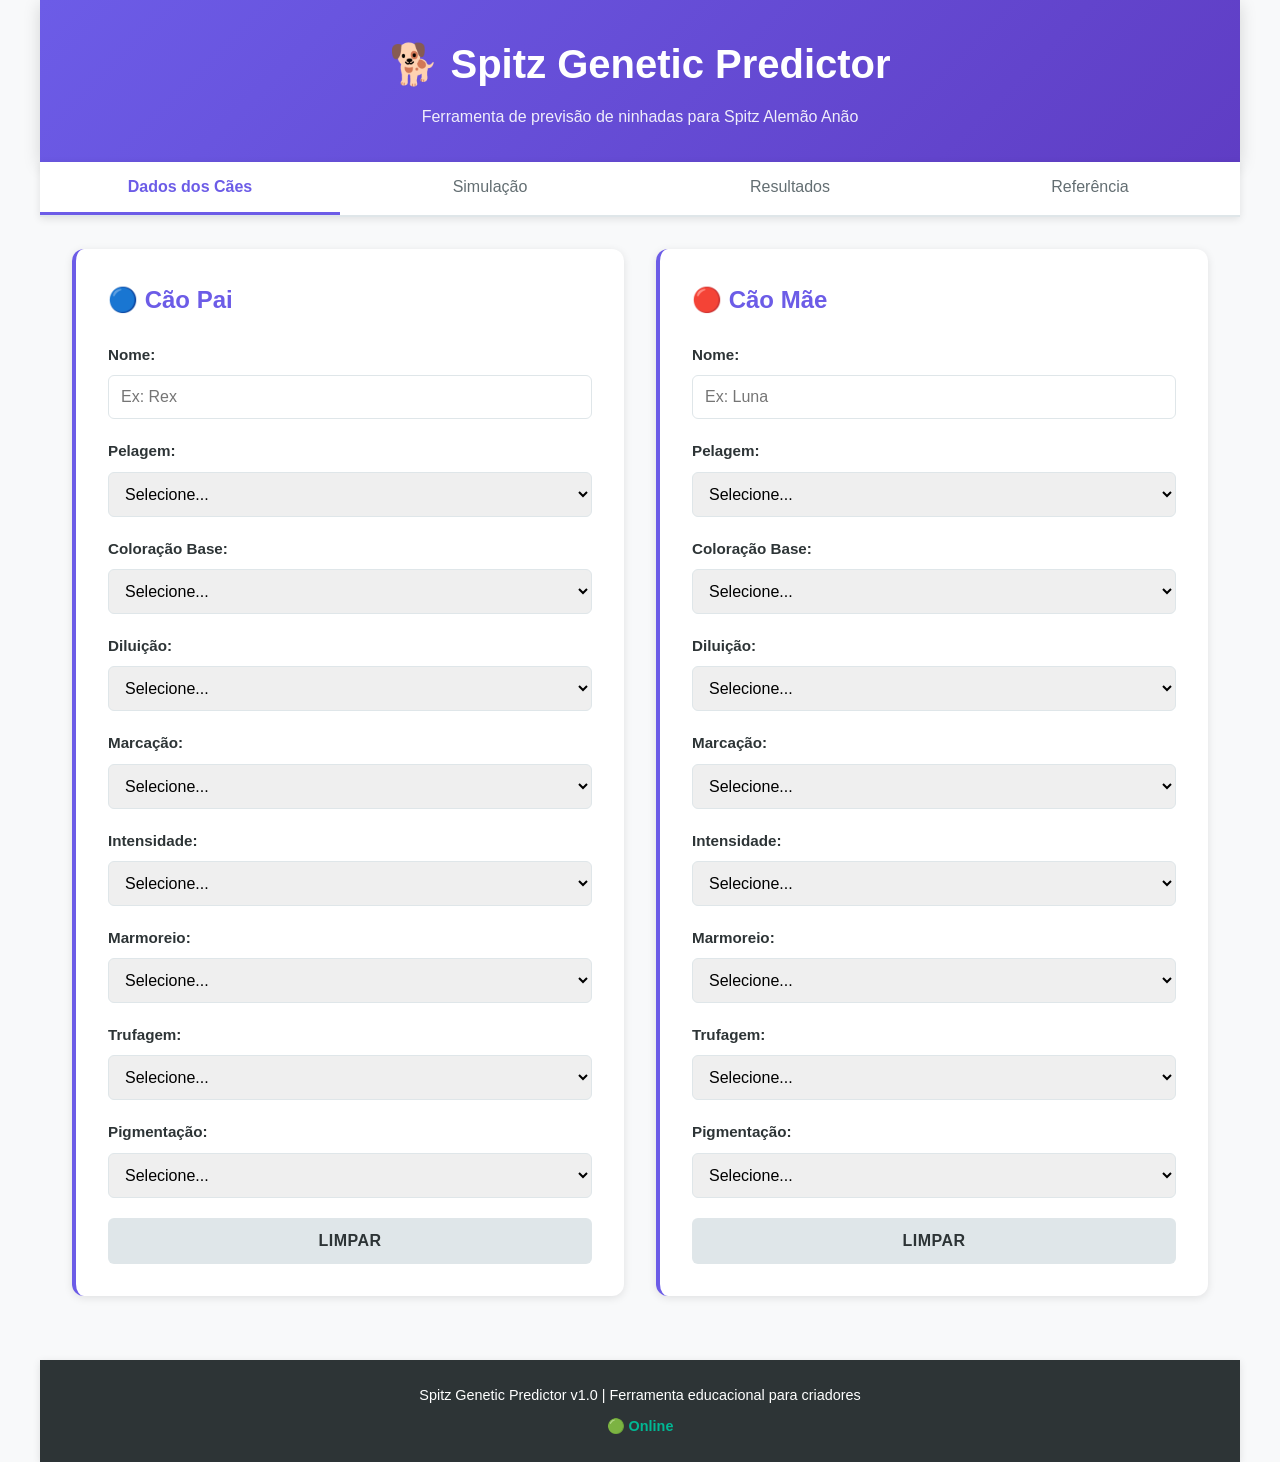
==== index.html @ 9d14a98e "Add files via upload" ====
<!DOCTYPE html>
<html lang="pt-BR">
<head>
    <meta charset="UTF-8">
    <meta name="viewport" content="width=device-width, initial-scale=1.0">
    <meta name="theme-color" content="#6C5CE7">
    <meta name="description" content="Ferramenta de previsão de ninhadas para Spitz Alemão Anão">
    <title>Spitz Genetic Predictor</title>
    <link rel="manifest" href="manifest.json">
    <link rel="icon" href="data:image/svg+xml,<svg xmlns='http://www.w3.org/2000/svg' viewBox='0 0 192 192'><rect fill='%236C5CE7' width='192' height='192'/><text x='50%' y='50%' dominant-baseline='middle' text-anchor='middle' font-size='120' fill='white' font-weight='bold'>🐕</text></svg>">
    <link rel="apple-touch-icon" href="data:image/svg+xml,<svg xmlns='http://www.w3.org/2000/svg' viewBox='0 0 192 192'><rect fill='%236C5CE7' width='192' height='192'/><text x='50%' y='50%' dominant-baseline='middle' text-anchor='middle' font-size='120' fill='white' font-weight='bold'>🐕</text></svg>">
    <link rel="stylesheet" href="style.css">
</head>
<body>
    <div class="container">
        <!-- Header -->
        <header class="header">
            <h1 class="title">🐕 Spitz Genetic Predictor</h1>
            <p class="subtitle">Ferramenta de previsão de ninhadas para Spitz Alemão Anão</p>
        </header>

        <!-- Navigation Tabs -->
        <nav class="tabs">
            <button class="tab-btn active" data-tab="dogs">Dados dos Cães</button>
            <button class="tab-btn" data-tab="simulation">Simulação</button>
            <button class="tab-btn" data-tab="results">Resultados</button>
            <button class="tab-btn" data-tab="reference">Referência</button>
        </nav>

        <!-- Main Content -->
        <main class="content">
            <!-- Tab 1: Dogs Data Input -->
            <section id="dogs" class="tab-content active">
                <div class="two-column">
                    <!-- Father Dog -->
                    <div class="dog-card">
                        <h2>🔵 Cão Pai</h2>
                        <form id="fatherForm" class="dog-form">
                            <div class="form-group">
                                <label for="fatherName">Nome:</label>
                                <input type="text" id="fatherName" placeholder="Ex: Rex">
                            </div>

                            <div class="form-group">
                                <label for="fatherCoat">Pelagem:</label>
                                <select id="fatherCoat" required>
                                    <option value="">Selecione...</option>
                                    <option value="curta">Curta (Padrão)</option>
                                    <option value="longa">Longa / Abundante</option>
                                </select>
                            </div>

                            <div class="form-group">
                                <label for="fatherBaseColor">Coloração Base:</label>
                                <select id="fatherBaseColor" required onchange="updateMaskVisibility('father'); updateIntensityLabel('father')">
                                    <option value="">Selecione...</option>
                                    <option value="preto">Preto</option>
                                    <option value="chocolate">Chocolate</option>
                                    <option value="laranja">Laranja / Vermelho</option>
                                    <option value="creme">Creme</option>
                                    <option value="branco">Branco</option>
                                    <option value="wolf_sable">Wolf Sable (Agouti)</option>
                                </select>
                            </div>

                            <div class="form-group">
                                <label for="fatherDilution">Diluição:</label>
                                <select id="fatherDilution" required>
                                    <option value="">Selecione...</option>
                                    <option value="densa">Densa (Não diluído)</option>
                                    <option value="diluida">Diluída (Azul / Lilac)</option>
                                </select>
                            </div>

                            <div class="form-group">
                                <label for="fatherMarking">Marcação:</label>
                                <select id="fatherMarking" required>
                                    <option value="">Selecione...</option>
                                    <option value="solido">Sólido</option>
                                    <option value="sable">Sable</option>
                                    <option value="tan_points">Tan Points</option>
                                    <option value="particolor">Particolor (Piebald)</option>
                                    <option value="irlandesa">Mancha Irlandesa</option>
                                    <option value="branco_extremo">Branco Extremo</option>
                                </select>
                            </div>

                            <div class="form-group" id="fatherMaskGroup" style="display: none;">
                                <label for="fatherMask">Máscara:</label>
                                <select id="fatherMask">
                                    <option value="">Selecione...</option>
                                    <option value="sem_mascara">Sem Máscara</option>
                                    <option value="mascara_negra">Com Máscara Negra</option>
                                </select>
                            </div>

                            <div class="form-group" id="fatherIntensityGroup">
                                <label for="fatherIntensity">Intensidade:</label>
                                <select id="fatherIntensity" required>
                                    <option value="">Selecione...</option>
                                    <option value="vermelho_intenso">Vermelho Intenso</option>
                                    <option value="laranja_padrao">Laranja Padrão</option>
                                    <option value="creme_branco">Creme / Branco</option>
                                </select>
                                <div class="field-hint" id="fatherIntensityHint" style="display: none;">
                                    ℹ️ A intensidade está oculta pela cor base, mas informe a cor dos pais ou ancestrais para maior precisão nos portadores.
                                </div>
                            </div>

                            <div class="form-group">
                                <label for="fatherMerle">Marmoreio:</label>
                                <select id="fatherMerle" required>
                                    <option value="">Selecione...</option>
                                    <option value="nao">Sem Merle (Sólido)</option>
                                    <option value="merle">Merle Padrão</option>
                                    <option value="harlequin">Harlequin Merle</option>
                                    <option value="oculto">Merle Oculto / Cripto</option>
                                </select>
                            </div>

                            <div class="form-group">
                                <label for="fatherNose">Trufagem:</label>
                                <select id="fatherNose" required>
                                    <option value="">Selecione...</option>
                                    <option value="preta">Preta</option>
                                    <option value="marrom">Marrom</option>
                                    <option value="azul">Azul (Cinza)</option>
                                    <option value="lilas_beaver">Lilás / Beaver</option>
                                </select>
                            </div>

                            <div class="form-group">
                                <label for="fatherTicking">Pigmentação:</label>
                                <select id="fatherTicking" required>
                                    <option value="">Selecione...</option>
                                    <option value="sem_pintas">Sem Pintas</option>
                                    <option value="com_pintas">Com Pintas / Sardas</option>
                                </select>
                            </div>

                            <button type="button" class="btn-reset" onclick="resetForm('fatherForm')">Limpar</button>
                        </form>
                    </div>

                    <!-- Mother Dog -->
                    <div class="dog-card">
                        <h2>🔴 Cão Mãe</h2>
                        <form id="motherForm" class="dog-form">
                            <div class="form-group">
                                <label for="motherName">Nome:</label>
                                <input type="text" id="motherName" placeholder="Ex: Luna">
                            </div>

                            <div class="form-group">
                                <label for="motherCoat">Pelagem:</label>
                                <select id="motherCoat" required>
                                    <option value="">Selecione...</option>
                                    <option value="curta">Curta (Padrão)</option>
                                    <option value="longa">Longa / Abundante</option>
                                </select>
                            </div>

                            <div class="form-group">
                                <label for="motherBaseColor">Coloração Base:</label>
                                <select id="motherBaseColor" required onchange="updateMaskVisibility('mother'); updateIntensityLabel('mother')">
                                    <option value="">Selecione...</option>
                                    <option value="preto">Preto</option>
                                    <option value="chocolate">Chocolate</option>
                                    <option value="laranja">Laranja / Vermelho</option>
                                    <option value="creme">Creme</option>
                                    <option value="branco">Branco</option>
                                    <option value="wolf_sable">Wolf Sable (Agouti)</option>
                                </select>
                            </div>

                            <div class="form-group">
                                <label for="motherDilution">Diluição:</label>
                                <select id="motherDilution" required>
                                    <option value="">Selecione...</option>
                                    <option value="densa">Densa (Não diluído)</option>
                                    <option value="diluida">Diluída (Azul / Lilac)</option>
                                </select>
                            </div>

                            <div class="form-group">
                                <label for="motherMarking">Marcação:</label>
                                <select id="motherMarking" required>
                                    <option value="">Selecione...</option>
                                    <option value="solido">Sólido</option>
                                    <option value="sable">Sable</option>
                                    <option value="tan_points">Tan Points</option>
                                    <option value="particolor">Particolor (Piebald)</option>
                                    <option value="irlandesa">Mancha Irlandesa</option>
                                    <option value="branco_extremo">Branco Extremo</option>
                                </select>
                            </div>

                            <div class="form-group" id="motherMaskGroup" style="display: none;">
                                <label for="motherMask">Máscara:</label>
                                <select id="motherMask">
                                    <option value="">Selecione...</option>
                                    <option value="sem_mascara">Sem Máscara</option>
                                    <option value="mascara_negra">Com Máscara Negra</option>
                                </select>
                            </div>

                            <div class="form-group" id="motherIntensityGroup">
                                <label for="motherIntensity">Intensidade:</label>
                                <select id="motherIntensity" required>
                                    <option value="">Selecione...</option>
                                    <option value="vermelho_intenso">Vermelho Intenso</option>
                                    <option value="laranja_padrao">Laranja Padrão</option>
                                    <option value="creme_branco">Creme / Branco</option>
                                </select>
                                <div class="field-hint" id="motherIntensityHint" style="display: none;">
                                    ℹ️ A intensidade está oculta pela cor base, mas informe a cor dos pais ou ancestrais para maior precisão nos portadores.
                                </div>
                            </div>

                            <div class="form-group">
                                <label for="motherMerle">Marmoreio:</label>
                                <select id="motherMerle" required>
                                    <option value="">Selecione...</option>
                                    <option value="nao">Sem Merle (Sólido)</option>
                                    <option value="merle">Merle Padrão</option>
                                    <option value="harlequin">Harlequin Merle</option>
                                    <option value="oculto">Merle Oculto / Cripto</option>
                                </select>
                            </div>

                            <div class="form-group">
                                <label for="motherNose">Trufagem:</label>
                                <select id="motherNose" required>
                                    <option value="">Selecione...</option>
                                    <option value="preta">Preta</option>
                                    <option value="marrom">Marrom</option>
                                    <option value="azul">Azul (Cinza)</option>
                                    <option value="lilas_beaver">Lilás / Beaver</option>
                                </select>
                            </div>

                            <div class="form-group">
                                <label for="motherTicking">Pigmentação:</label>
                                <select id="motherTicking" required>
                                    <option value="">Selecione...</option>
                                    <option value="sem_pintas">Sem Pintas</option>
                                    <option value="com_pintas">Com Pintas / Sardas</option>
                                </select>
                            </div>

                            <button type="button" class="btn-reset" onclick="resetForm('motherForm')">Limpar</button>
                        </form>
                    </div>
                </div>
            </section>

            <!-- Tab 2: Simulation -->
            <section id="simulation" class="tab-content">
                <div class="simulation-container">
                    <h2>⚙️ Configuração da Simulação</h2>
                    
                    <div class="form-group">
                        <label for="litterSize">Tamanho da Ninhada (número de filhotes para simular):</label>
                        <input type="number" id="litterSize" min="1" max="100" value="20">
                    </div>

                    <div class="form-group">
                        <label>
                            <input type="checkbox" id="showGenotype" checked>
                            Mostrar Genótipo (Alelos)
                        </label>
                    </div>

                    <div class="form-group">
                        <label>
                            <input type="checkbox" id="showHealthAlerts" checked>
                            Mostrar Alertas de Saúde
                        </label>
                    </div>

                    <div class="info-box">
                        <h3>⚠️ Informações Importantes</h3>
                        <ul>
                            <li>Este simulador usa modelos genéticos conhecidos para a raça Spitz Alemão Anão</li>
                            <li>Resultados são estimativas baseadas em herança mendeliana</li>
                            <li>Alguns genes têm interações complexas não totalmente capturadas aqui</li>
                            <li>Consulte um geneticista canino para cruzamentos críticos</li>
                            <li><strong>Alertas de saúde críticos:</strong> Double Merle (MM) causa cegueira e surdez</li>
                        </ul>
                    </div>

                    <button id="simulateBtn" class="btn-primary">▶ Simular Cruzamento</button>
                </div>
            </section>

            <!-- Tab 3: Results -->
            <section id="results" class="tab-content">
                <div id="resultsContainer" class="results-container">
                    <p class="placeholder">Resultados aparecerão aqui após a simulação</p>
                </div>
            </section>

            <!-- Tab 4: Reference -->
            <section id="reference" class="tab-content">
                <div class="reference-container">
                    <h2>📚 Guia de Referência Genética</h2>
                    
                    <div class="reference-section">
                        <h3>Locus A - Agouti (Coloração)</h3>
                        <ul>
                            <li><strong>Ay:</strong> Sable (Dominante)</li>
                            <li><strong>Aw:</strong> Wolf Sable</li>
                            <li><strong>at:</strong> Tan Points</li>
                            <li><strong>a:</strong> Preto Recessivo (Mais Recessivo)</li>
                        </ul>
                    </div>

                    <div class="reference-section">
                        <h3>Locus K - Dominant Black (Padrão)</h3>
                        <ul>
                            <li><strong>K:</strong> Preto Sólido (Dominante)</li>
                            <li><strong>Kbr:</strong> Tigrado</li>
                            <li><strong>k:</strong> Agouti (Recessivo)</li>
                        </ul>
                    </div>

                    <div class="reference-section">
                        <h3>Locus E - Extension (Máscara)</h3>
                        <ul>
                            <li><strong>Em:</strong> Máscara Negra (Dominante)</li>
                            <li><strong>E:</strong> Extensão Normal</li>
                            <li><strong>e:</strong> Recessivo Vermelho (Epistático)</li>
                        </ul>
                    </div>

                    <div class="reference-section">
                        <h3>Locus B - Brown (Cor)</h3>
                        <ul>
                            <li><strong>B:</strong> Preto (Dominante)</li>
                            <li><strong>b:</strong> Chocolate (Recessivo)</li>
                        </ul>
                    </div>

                    <div class="reference-section">
                        <h3>Locus D - Dilution (Diluição)</h3>
                        <ul>
                            <li><strong>D:</strong> Cor Densa (Dominante)</li>
                            <li><strong>d:</strong> Diluído - Azul/Lilac (Recessivo)</li>
                        </ul>
                    </div>

                    <div class="reference-section">
                        <h3>Locus I - Intensity (Intensidade)</h3>
                        <ul>
                            <li><strong>II:</strong> Vermelho Intenso (Dominância Incompleta)</li>
                            <li><strong>Ii:</strong> Laranja Padrão (Intermediário)</li>
                            <li><strong>ii:</strong> Creme / Branco (Recessivo)</li>
                        </ul>
                        <p style="margin-top: 1rem; padding: 1rem; background: rgba(108, 92, 231, 0.1); border-radius: 6px; font-size: 0.9rem;">
                            <strong>Nota Importante:</strong> Um cão preto que é filho de um creme carrega o gene <strong>i</strong>. Se cruzado com uma fêmea laranja, pode produzir filhotes cremes. Use o campo de Intensidade para registrar esses portadores.
                        </p>
                    </div>

                    <div class="reference-section">
                        <h3>Locus M - Merle (Marmoreio)</h3>
                        <ul>
                            <li><strong>M:</strong> Merle Padrão</li>
                            <li><strong>Mh:</strong> Harlequin Merle</li>
                            <li><strong>Mc:</strong> Merle Cripto/Oculto</li>
                            <li><strong>m:</strong> Não-Merle</li>
                        </ul>
                    </div>

                    <div class="reference-section">
                        <h3>Locus S - Spotting (Marcação)</h3>
                        <ul>
                            <li><strong>S:</strong> Sólido (Dominante)</li>
                            <li><strong>si:</strong> Irlandês</li>
                            <li><strong>sp:</strong> Piebald/Parti</li>
                            <li><strong>sw:</strong> Branco Extremo (Recessivo)</li>
                        </ul>
                    </div>

                    <div class="reference-section">
                        <h3>Locus T - Ticking (Pintas)</h3>
                        <ul>
                            <li><strong>T:</strong> Com Sardas/Pintas (Dominante)</li>
                            <li><strong>t:</strong> Sem Pintas (Recessivo)</li>
                        </ul>
                    </div>

                    <div class="reference-section alert-box">
                        <h3>⚠️ Alertas de Saúde Genética</h3>
                        <p><strong>Double Merle (M/M ou Mh/Mh ou similar):</strong> Cegueira, sordez, microftalmia</p>
                        <p><strong>Alopecia por Diluição (d/d):</strong> Queda de pelo crônica</p>
                    </div>
                </div>
            </section>
        </main>

        <!-- Footer -->
        <footer class="footer">
            <p>Spitz Genetic Predictor v1.0 | Ferramenta educacional para criadores</p>
            <p id="offlineStatus"></p>
        </footer>
    </div>

    <script src="script.js"></script>
</body>
</html>
---- style.css ----
* {
    margin: 0;
    padding: 0;
    box-sizing: border-box;
}

:root {
    --primary-color: #6C5CE7;
    --primary-dark: #5F3DC4;
    --secondary-color: #00B894;
    --danger-color: #E74C3C;
    --warning-color: #F39C12;
    --bg-color: #F8F9FA;
    --card-bg: #FFFFFF;
    --text-color: #2D3436;
    --text-light: #636E72;
    --border-color: #DFE6E9;
    --shadow: 0 2px 8px rgba(0, 0, 0, 0.1);
    --shadow-lg: 0 4px 16px rgba(0, 0, 0, 0.15);
}

body {
    font-family: 'Segoe UI', Tahoma, Geneva, Verdana, sans-serif;
    background-color: var(--bg-color);
    color: var(--text-color);
    line-height: 1.6;
    overflow-x: hidden;
}

html, body {
    width: 100%;
    height: 100%;
}

.container {
    max-width: 1200px;
    margin: 0 auto;
    display: flex;
    flex-direction: column;
    min-height: 100vh;
}

/* Header */
.header {
    background: linear-gradient(135deg, var(--primary-color) 0%, var(--primary-dark) 100%);
    color: white;
    padding: 2rem;
    text-align: center;
    box-shadow: var(--shadow-lg);
}

.title {
    font-size: 2.5rem;
    margin-bottom: 0.5rem;
    font-weight: 700;
}

.subtitle {
    font-size: 1rem;
    opacity: 0.9;
}

/* Navigation Tabs */
.tabs {
    display: flex;
    background: var(--card-bg);
    border-bottom: 2px solid var(--border-color);
    box-shadow: var(--shadow);
    overflow-x: auto;
    position: sticky;
    top: 0;
    z-index: 100;
}

.tab-btn {
    flex: 1;
    padding: 1rem;
    border: none;
    background: transparent;
    cursor: pointer;
    font-size: 1rem;
    color: var(--text-light);
    border-bottom: 3px solid transparent;
    transition: all 0.3s ease;
    white-space: nowrap;
    min-width: 120px;
}

.tab-btn:hover {
    color: var(--primary-color);
    background-color: rgba(108, 92, 231, 0.05);
}

.tab-btn.active {
    color: var(--primary-color);
    border-bottom-color: var(--primary-color);
    font-weight: 600;
}

/* Content Area */
.content {
    flex: 1;
    padding: 2rem;
}

.tab-content {
    display: none;
    animation: fadeIn 0.3s ease;
}

.tab-content.active {
    display: block;
}

@keyframes fadeIn {
    from { opacity: 0; transform: translateY(10px); }
    to { opacity: 1; transform: translateY(0); }
}

/* Form Styles */
.two-column {
    display: grid;
    grid-template-columns: 1fr 1fr;
    gap: 2rem;
    margin-bottom: 2rem;
}

.dog-card {
    background: var(--card-bg);
    border-radius: 12px;
    padding: 2rem;
    box-shadow: var(--shadow);
    border-left: 4px solid var(--primary-color);
}

.dog-card h2 {
    margin-bottom: 1.5rem;
    font-size: 1.5rem;
    color: var(--primary-color);
}

.dog-form {
    display: flex;
    flex-direction: column;
    gap: 1.25rem;
}

.form-group {
    display: flex;
    flex-direction: column;
    gap: 0.5rem;
}

.form-group label {
    font-weight: 600;
    color: var(--text-color);
    font-size: 0.95rem;
}

.form-group input,
.form-group select {
    padding: 0.75rem;
    border: 1px solid var(--border-color);
    border-radius: 6px;
    font-size: 1rem;
    transition: all 0.3s ease;
    font-family: inherit;
}

.form-group input:focus,
.form-group select:focus {
    outline: none;
    border-color: var(--primary-color);
    box-shadow: 0 0 0 3px rgba(108, 92, 231, 0.1);
    background-color: rgba(108, 92, 231, 0.02);
}

.form-group input[type="checkbox"] {
    width: 20px;
    height: 20px;
    cursor: pointer;
}

/* Buttons */
.btn-primary, .btn-reset {
    padding: 0.875rem 1.5rem;
    border: none;
    border-radius: 6px;
    font-size: 1rem;
    font-weight: 600;
    cursor: pointer;
    transition: all 0.3s ease;
    text-transform: uppercase;
    letter-spacing: 0.5px;
}

.btn-primary {
    background: linear-gradient(135deg, var(--primary-color) 0%, var(--primary-dark) 100%);
    color: white;
    width: 100%;
    margin-top: 1rem;
}

.btn-primary:hover {
    transform: translateY(-2px);
    box-shadow: var(--shadow-lg);
}

.btn-primary:active {
    transform: translateY(0);
}

.btn-reset {
    background: var(--border-color);
    color: var(--text-color);
    width: 100%;
}

.btn-reset:hover {
    background: var(--text-light);
    color: white;
}

/* Simulation Container */
.simulation-container {
    background: var(--card-bg);
    border-radius: 12px;
    padding: 2rem;
    box-shadow: var(--shadow);
    max-width: 600px;
    margin: 0 auto;
}

.simulation-container h2 {
    margin-bottom: 1.5rem;
    color: var(--primary-color);
}

.info-box {
    background: rgba(108, 92, 231, 0.05);
    border-left: 4px solid var(--primary-color);
    padding: 1.5rem;
    border-radius: 6px;
    margin: 1.5rem 0;
}

.info-box h3 {
    color: var(--primary-color);
    margin-bottom: 1rem;
}

.info-box ul {
    list-style: none;
    padding-left: 1rem;
}

.info-box li {
    margin-bottom: 0.75rem;
    color: var(--text-color);
    position: relative;
    padding-left: 1.5rem;
}

.info-box li:before {
    content: "✓";
    position: absolute;
    left: 0;
    color: var(--secondary-color);
    font-weight: bold;
}

/* Results Container */
.results-container {
    max-width: 1000px;
    margin: 0 auto;
}

.placeholder {
    text-align: center;
    color: var(--text-light);
    padding: 3rem;
    font-size: 1.1rem;
}

.results-summary {
    background: var(--card-bg);
    border-radius: 12px;
    padding: 1.5rem;
    margin-bottom: 2rem;
    box-shadow: var(--shadow);
    border-top: 4px solid var(--primary-color);
}

.results-summary h2 {
    color: var(--primary-color);
    margin-bottom: 1rem;
}

.results-summary p {
    margin-bottom: 1rem;
    color: var(--text-color);
}

.summary-grid {
    display: grid;
    grid-template-columns: repeat(auto-fit, minmax(200px, 1fr));
    gap: 1rem;
}

.summary-item {
    background: var(--bg-color);
    padding: 1rem;
    border-radius: 6px;
    border-left: 4px solid var(--secondary-color);
}

.summary-item label {
    display: block;
    font-size: 0.85rem;
    color: var(--text-light);
    font-weight: 600;
    margin-bottom: 0.5rem;
}

.summary-item .value {
    font-size: 1.5rem;
    font-weight: 700;
    color: var(--primary-color);
}

.puppies-grid {
    display: grid;
    grid-template-columns: repeat(auto-fill, minmax(280px, 1fr));
    gap: 1.5rem;
}

.puppy-card {
    background: var(--card-bg);
    border-radius: 12px;
    padding: 1.5rem;
    box-shadow: var(--shadow);
    border-top: 4px solid var(--secondary-color);
}

.puppy-card.alert {
    border-top-color: var(--danger-color);
    background: linear-gradient(135deg, var(--card-bg) 0%, rgba(231, 76, 60, 0.03) 100%);
}

.puppy-header {
    display: flex;
    justify-content: space-between;
    align-items: center;
    margin-bottom: 1rem;
    border-bottom: 2px solid var(--border-color);
    padding-bottom: 1rem;
}

.puppy-number {
    font-weight: 700;
    font-size: 1.25rem;
    color: var(--primary-color);
}

.puppy-gender {
    font-size: 0.85rem;
    background: var(--primary-color);
    color: white;
    padding: 0.25rem 0.75rem;
    border-radius: 20px;
    text-transform: uppercase;
    font-weight: 600;
}

.puppy-phenotype {
    margin-bottom: 1rem;
}

.phenotype-item {
    display: flex;
    justify-content: space-between;
    padding: 0.5rem 0;
    border-bottom: 1px solid var(--border-color);
    font-size: 0.95rem;
}

.phenotype-item:last-child {
    border-bottom: none;
}

.phenotype-label {
    font-weight: 600;
    color: var(--text-color);
    min-width: 100px;
}

.phenotype-value {
    color: var(--primary-color);
    font-weight: 500;
    text-align: right;
}

.puppy-genotype {
    background: var(--bg-color);
    padding: 1rem;
    border-radius: 6px;
    margin-bottom: 1rem;
    border-left: 3px solid var(--text-light);
}

.puppy-genotype h4 {
    font-size: 0.85rem;
    color: var(--text-light);
    margin-bottom: 0.5rem;
    text-transform: uppercase;
    letter-spacing: 0.5px;
}

.genotype-content {
    font-family: 'Courier New', monospace;
    font-size: 0.85rem;
    line-height: 1.4;
    color: var(--text-color);
    word-break: break-all;
}

.health-alerts {
    background: rgba(231, 76, 60, 0.1);
    border-left: 3px solid var(--danger-color);
    padding: 1rem;
    border-radius: 4px;
}

.health-alerts h5 {
    color: var(--danger-color);
    margin-bottom: 0.5rem;
    font-size: 0.9rem;
}

.health-alerts p {
    color: var(--text-color);
    font-size: 0.85rem;
    line-height: 1.4;
}

/* Reference Container */
.reference-container {
    max-width: 900px;
    margin: 0 auto;
}

.reference-section {
    background: var(--card-bg);
    border-radius: 12px;
    padding: 1.5rem;
    margin-bottom: 1.5rem;
    box-shadow: var(--shadow);
    border-left: 4px solid var(--primary-color);
}

.reference-section h3 {
    color: var(--primary-color);
    margin-bottom: 1rem;
    font-size: 1.2rem;
}

.reference-section ul {
    list-style: none;
    padding-left: 1rem;
}

.reference-section li {
    padding: 0.5rem 0;
    color: var(--text-color);
    border-bottom: 1px solid var(--border-color);
}

.reference-section li:last-child {
    border-bottom: none;
}

.reference-section strong {
    color: var(--primary-color);
    font-family: 'Courier New', monospace;
    font-weight: 700;
}

.alert-box {
    border-left-color: var(--danger-color);
    background: linear-gradient(135deg, var(--card-bg) 0%, rgba(231, 76, 60, 0.05) 100%);
}

.alert-box h3 {
    color: var(--danger-color);
}

.alert-box p {
    margin-bottom: 0.75rem;
    padding-left: 1.5rem;
    position: relative;
}

.alert-box p:before {
    content: "⚠";
    position: absolute;
    left: 0;
}

/* Footer */
.footer {
    background: var(--text-color);
    color: white;
    padding: 1.5rem;
    text-align: center;
    margin-top: auto;
    font-size: 0.9rem;
    box-shadow: var(--shadow);
}

#offlineStatus {
    margin-top: 0.5rem;
    font-weight: 600;
}

/* Responsive Design */
@media (max-width: 768px) {
    .title {
        font-size: 1.8rem;
    }

    .two-column {
        grid-template-columns: 1fr;
        gap: 1.5rem;
    }

    .tabs {
        overflow-x: auto;
        -webkit-overflow-scrolling: touch;
    }

    .tab-btn {
        flex-shrink: 0;
        min-width: 100px;
        font-size: 0.9rem;
        padding: 0.75rem 0.5rem;
    }

    .content {
        padding: 1rem;
    }

    .puppies-grid {
        grid-template-columns: 1fr;
        gap: 1rem;
    }

    .summary-grid {
        grid-template-columns: 1fr;
    }

    .dog-card {
        padding: 1.5rem;
    }
}

@media (max-width: 480px) {
    .title {
        font-size: 1.5rem;
    }

    .subtitle {
        font-size: 0.9rem;
    }

    .header {
        padding: 1rem;
    }

    .content {
        padding: 0.75rem;
    }

    .dog-card, .simulation-container {
        padding: 1rem;
    }

    .form-group input,
    .form-group select {
        padding: 0.6rem;
        font-size: 16px;
    }

    .tab-btn {
        min-width: 80px;
        padding: 0.6rem 0.4rem;
        font-size: 0.8rem;
    }
}

/* Print Styles */
@media print {
    .tabs, .footer, .btn-primary {
        display: none;
    }

    .puppy-card {
        page-break-inside: avoid;
    }
}
/* Field Hint */
.field-hint {
  background: rgba(243, 156, 18, 0.1);
  border-left: 3px solid var(--warning-color);
  padding: 0.75rem;
  border-radius: 4px;
  margin-top: 0.5rem;
  font-size: 0.85rem;
  color: var(--text-color);
  line-height: 1.4;
}
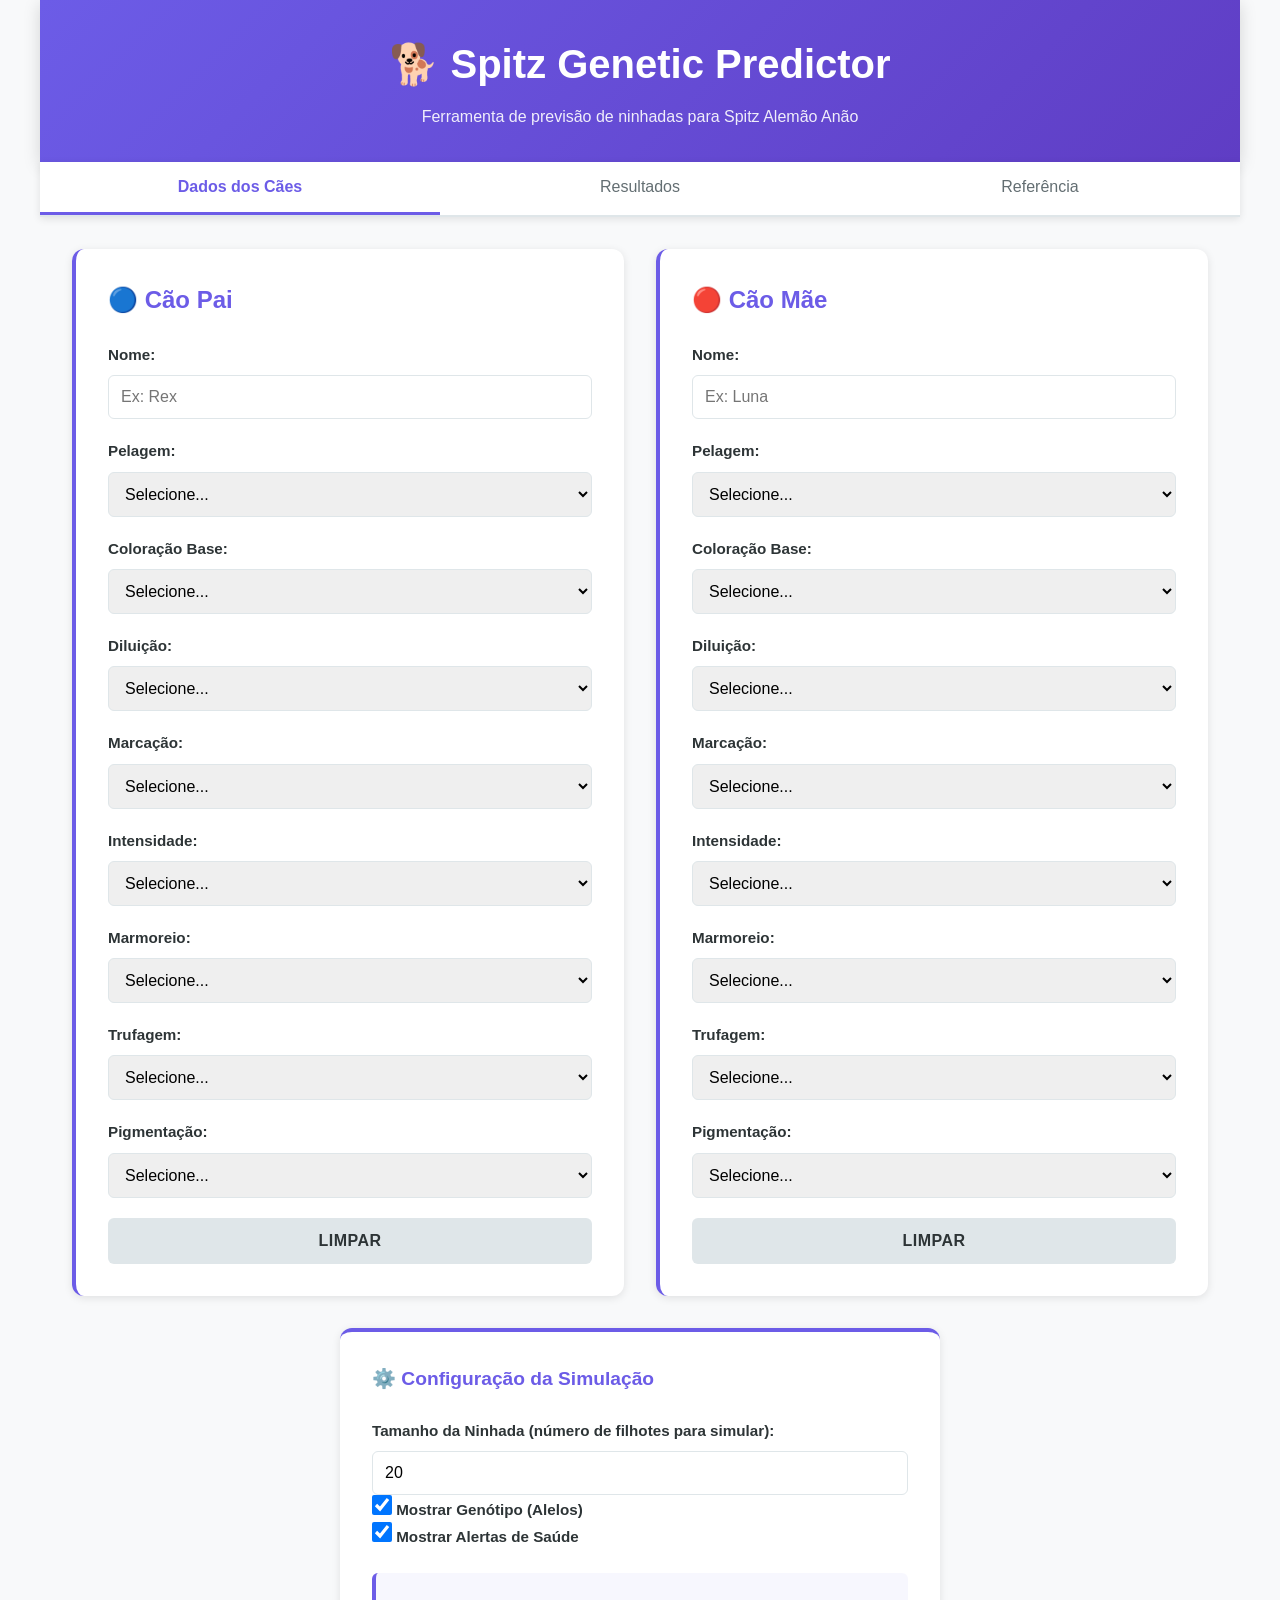
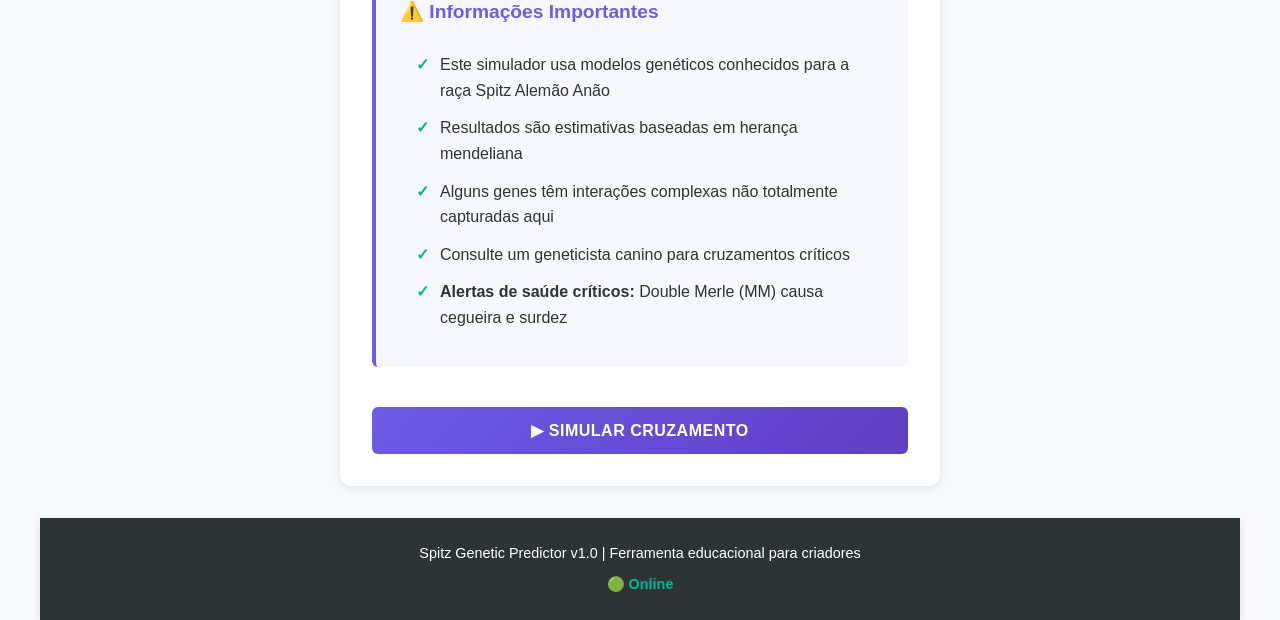
==== commit 60878ae4: "Add files via upload" ====
--- a/index.html
+++ b/index.html
@@ -22,7 +22,6 @@
         <!-- Navigation Tabs -->
         <nav class="tabs">
             <button class="tab-btn active" data-tab="dogs">Dados dos Cães</button>
-            <button class="tab-btn" data-tab="simulation">Simulação</button>
             <button class="tab-btn" data-tab="results">Resultados</button>
             <button class="tab-btn" data-tab="reference">Referência</button>
         </nav>
@@ -252,12 +251,10 @@
                         </form>
                     </div>
                 </div>
-            </section>
-
-            <!-- Tab 2: Simulation -->
-            <section id="simulation" class="tab-content">
-                <div class="simulation-container">
-                    <h2>⚙️ Configuração da Simulação</h2>
+
+                <!-- Simulation Settings at the bottom of Dogs tab -->
+                <div class="simulation-settings">
+                    <h3>⚙️ Configuração da Simulação</h3>
                     
                     <div class="form-group">
                         <label for="litterSize">Tamanho da Ninhada (número de filhotes para simular):</label>
@@ -293,14 +290,14 @@
                 </div>
             </section>
 
-            <!-- Tab 3: Results -->
+            <!-- Tab 2: Results -->
             <section id="results" class="tab-content">
                 <div id="resultsContainer" class="results-container">
                     <p class="placeholder">Resultados aparecerão aqui após a simulação</p>
                 </div>
             </section>
 
-            <!-- Tab 4: Reference -->
+            <!-- Tab 3: Reference -->
             <section id="reference" class="tab-content">
                 <div class="reference-container">
                     <h2>📚 Guia de Referência Genética</h2>
--- a/style.css
+++ b/style.css
@@ -617,4 +617,32 @@
   font-size: 0.85rem;
   color: var(--text-color);
   line-height: 1.4;
+}
+/* Simulation Settings */
+.simulation-settings {
+    background: var(--card-bg);
+    border-radius: 12px;
+    padding: 2rem;
+    box-shadow: var(--shadow);
+    max-width: 600px;
+    margin: 2rem auto 0;
+    border-top: 4px solid var(--primary-color);
+}
+
+.simulation-settings h3 {
+    margin-bottom: 1.5rem;
+    color: var(--primary-color);
+    font-size: 1.2rem;
+}
+
+/* Field Hint */
+.field-hint {
+    background: rgba(243, 156, 18, 0.1);
+    border-left: 3px solid var(--warning-color);
+    padding: 0.75rem;
+    border-radius: 4px;
+    margin-top: 0.5rem;
+    font-size: 0.85rem;
+    color: var(--text-color);
+    line-height: 1.4;
 }
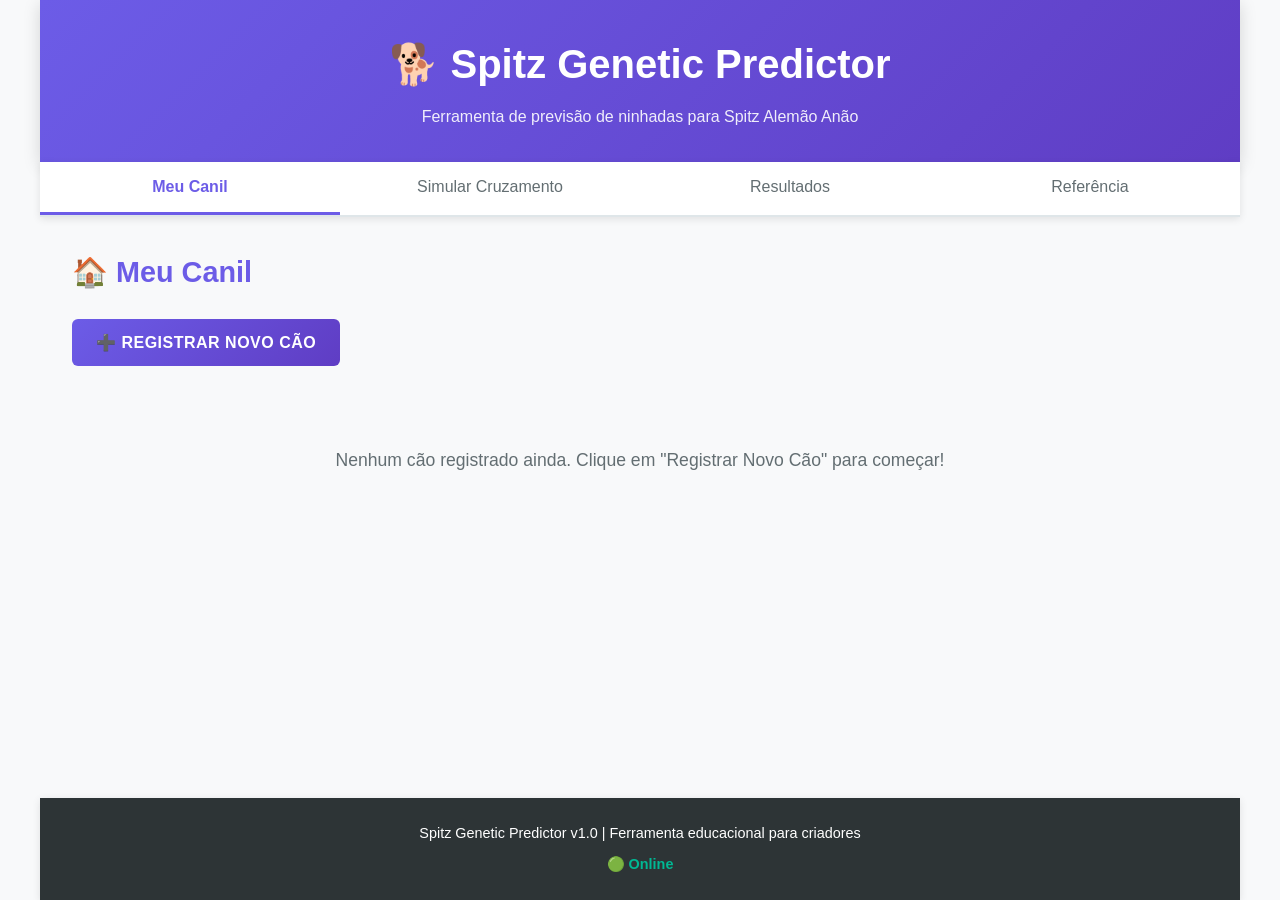
==== commit 792a992b: "Add files via upload" ====
--- a/index.html
+++ b/index.html
@@ -21,28 +21,44 @@
 
         <!-- Navigation Tabs -->
         <nav class="tabs">
-            <button class="tab-btn active" data-tab="dogs">Dados dos Cães</button>
+            <button class="tab-btn active" data-tab="kennel">Meu Canil</button>
+            <button class="tab-btn" data-tab="dogs">Simular Cruzamento</button>
             <button class="tab-btn" data-tab="results">Resultados</button>
             <button class="tab-btn" data-tab="reference">Referência</button>
         </nav>
 
         <!-- Main Content -->
         <main class="content">
-            <!-- Tab 1: Dogs Data Input -->
-            <section id="dogs" class="tab-content active">
-                <div class="two-column">
-                    <!-- Father Dog -->
-                    <div class="dog-card">
-                        <h2>🔵 Cão Pai</h2>
-                        <form id="fatherForm" class="dog-form">
-                            <div class="form-group">
-                                <label for="fatherName">Nome:</label>
-                                <input type="text" id="fatherName" placeholder="Ex: Rex">
-                            </div>
-
-                            <div class="form-group">
-                                <label for="fatherCoat">Pelagem:</label>
-                                <select id="fatherCoat" required>
+            <!-- Tab 0: Kennel Management -->
+            <section id="kennel" class="tab-content active">
+                <div class="kennel-container">
+                    <h2>🏠 Meu Canil</h2>
+                    
+                    <div class="kennel-actions">
+                        <button class="btn-primary" onclick="toggleRegisterDog()">➕ Registrar Novo Cão</button>
+                    </div>
+
+                    <!-- Register Dog Form -->
+                    <div id="registerDogForm" class="register-form" style="display: none;">
+                        <h3>Registrar Novo Cão</h3>
+                        <form id="newDogForm">
+                            <div class="form-group">
+                                <label for="dogName">Nome do Cão:</label>
+                                <input type="text" id="dogName" required placeholder="Ex: Rex">
+                            </div>
+
+                            <div class="form-group">
+                                <label for="dogSex">Sexo:</label>
+                                <select id="dogSex" required>
+                                    <option value="">Selecione...</option>
+                                    <option value="M">Macho ♂</option>
+                                    <option value="F">Fêmea ♀</option>
+                                </select>
+                            </div>
+
+                            <div class="form-group">
+                                <label for="dogCoat">Pelagem:</label>
+                                <select id="dogCoat" required>
                                     <option value="">Selecione...</option>
                                     <option value="curta">Curta (Padrão)</option>
                                     <option value="longa">Longa / Abundante</option>
@@ -50,8 +66,8 @@
                             </div>
 
                             <div class="form-group">
-                                <label for="fatherBaseColor">Coloração Base:</label>
-                                <select id="fatherBaseColor" required onchange="updateMaskVisibility('father'); updateIntensityLabel('father')">
+                                <label for="dogBaseColor">Coloração Base:</label>
+                                <select id="dogBaseColor" required onchange="updateDogMaskVisibility(); updateDogIntensityLabel()">
                                     <option value="">Selecione...</option>
                                     <option value="preto">Preto</option>
                                     <option value="chocolate">Chocolate</option>
@@ -63,8 +79,8 @@
                             </div>
 
                             <div class="form-group">
-                                <label for="fatherDilution">Diluição:</label>
-                                <select id="fatherDilution" required>
+                                <label for="dogDilution">Diluição:</label>
+                                <select id="dogDilution" required>
                                     <option value="">Selecione...</option>
                                     <option value="densa">Densa (Não diluído)</option>
                                     <option value="diluida">Diluída (Azul / Lilac)</option>
@@ -72,8 +88,8 @@
                             </div>
 
                             <div class="form-group">
-                                <label for="fatherMarking">Marcação:</label>
-                                <select id="fatherMarking" required>
+                                <label for="dogMarking">Marcação:</label>
+                                <select id="dogMarking" required>
                                     <option value="">Selecione...</option>
                                     <option value="solido">Sólido</option>
                                     <option value="sable">Sable</option>
@@ -84,31 +100,31 @@
                                 </select>
                             </div>
 
-                            <div class="form-group" id="fatherMaskGroup" style="display: none;">
-                                <label for="fatherMask">Máscara:</label>
-                                <select id="fatherMask">
+                            <div class="form-group" id="dogMaskGroup" style="display: none;">
+                                <label for="dogMask">Máscara:</label>
+                                <select id="dogMask">
                                     <option value="">Selecione...</option>
                                     <option value="sem_mascara">Sem Máscara</option>
                                     <option value="mascara_negra">Com Máscara Negra</option>
                                 </select>
                             </div>
 
-                            <div class="form-group" id="fatherIntensityGroup">
-                                <label for="fatherIntensity">Intensidade:</label>
-                                <select id="fatherIntensity" required>
+                            <div class="form-group" id="dogIntensityGroup">
+                                <label for="dogIntensity">Intensidade:</label>
+                                <select id="dogIntensity" required>
                                     <option value="">Selecione...</option>
                                     <option value="vermelho_intenso">Vermelho Intenso</option>
                                     <option value="laranja_padrao">Laranja Padrão</option>
                                     <option value="creme_branco">Creme / Branco</option>
                                 </select>
-                                <div class="field-hint" id="fatherIntensityHint" style="display: none;">
+                                <div class="field-hint" id="dogIntensityHint" style="display: none;">
                                     ℹ️ A intensidade está oculta pela cor base, mas informe a cor dos pais ou ancestrais para maior precisão nos portadores.
                                 </div>
                             </div>
 
                             <div class="form-group">
-                                <label for="fatherMerle">Marmoreio:</label>
-                                <select id="fatherMerle" required>
+                                <label for="dogMerle">Marmoreio:</label>
+                                <select id="dogMerle" required>
                                     <option value="">Selecione...</option>
                                     <option value="nao">Sem Merle (Sólido)</option>
                                     <option value="merle">Merle Padrão</option>
@@ -118,8 +134,8 @@
                             </div>
 
                             <div class="form-group">
-                                <label for="fatherNose">Trufagem:</label>
-                                <select id="fatherNose" required>
+                                <label for="dogNose">Trufagem:</label>
+                                <select id="dogNose" required>
                                     <option value="">Selecione...</option>
                                     <option value="preta">Preta</option>
                                     <option value="marrom">Marrom</option>
@@ -129,164 +145,114 @@
                             </div>
 
                             <div class="form-group">
-                                <label for="fatherTicking">Pigmentação:</label>
-                                <select id="fatherTicking" required>
+                                <label for="dogTicking">Pigmentação:</label>
+                                <select id="dogTicking" required>
                                     <option value="">Selecione...</option>
                                     <option value="sem_pintas">Sem Pintas</option>
                                     <option value="com_pintas">Com Pintas / Sardas</option>
                                 </select>
                             </div>
 
-                            <button type="button" class="btn-reset" onclick="resetForm('fatherForm')">Limpar</button>
+                            <hr style="margin: 1.5rem 0; border: none; border-top: 2px solid var(--border-color);">
+
+                            <h4 style="margin-bottom: 1rem; color: var(--primary-color);">👨‍👩‍👧 Árvore Genealógica (Opcional)</h4>
+
+                            <div class="form-group">
+                                <label for="dogFather">Pai do Cão:</label>
+                                <select id="dogFather">
+                                    <option value="">Selecione um cão registrado...</option>
+                                </select>
+                                <small style="color: var(--text-light); margin-top: 0.3rem; display: block;">Apenas machos registrados aparecerão aqui</small>
+                            </div>
+
+                            <div class="form-group">
+                                <label for="dogMother">Mãe do Cão:</label>
+                                <select id="dogMother">
+                                    <option value="">Selecione uma cão registrada...</option>
+                                </select>
+                                <small style="color: var(--text-light); margin-top: 0.3rem; display: block;">Apenas fêmeas registradas aparecerão aqui</small>
+                            </div>
+
+                            <div class="form-actions">
+                                <button type="submit" class="btn-primary">✓ Registrar Cão</button>
+                                <button type="button" class="btn-reset" onclick="toggleRegisterDog()">✕ Cancelar</button>
+                            </div>
                         </form>
                     </div>
 
-                    <!-- Mother Dog -->
-                    <div class="dog-card">
-                        <h2>🔴 Cão Mãe</h2>
-                        <form id="motherForm" class="dog-form">
-                            <div class="form-group">
-                                <label for="motherName">Nome:</label>
-                                <input type="text" id="motherName" placeholder="Ex: Luna">
-                            </div>
-
-                            <div class="form-group">
-                                <label for="motherCoat">Pelagem:</label>
-                                <select id="motherCoat" required>
-                                    <option value="">Selecione...</option>
-                                    <option value="curta">Curta (Padrão)</option>
-                                    <option value="longa">Longa / Abundante</option>
-                                </select>
-                            </div>
-
-                            <div class="form-group">
-                                <label for="motherBaseColor">Coloração Base:</label>
-                                <select id="motherBaseColor" required onchange="updateMaskVisibility('mother'); updateIntensityLabel('mother')">
-                                    <option value="">Selecione...</option>
-                                    <option value="preto">Preto</option>
-                                    <option value="chocolate">Chocolate</option>
-                                    <option value="laranja">Laranja / Vermelho</option>
-                                    <option value="creme">Creme</option>
-                                    <option value="branco">Branco</option>
-                                    <option value="wolf_sable">Wolf Sable (Agouti)</option>
-                                </select>
-                            </div>
-
-                            <div class="form-group">
-                                <label for="motherDilution">Diluição:</label>
-                                <select id="motherDilution" required>
-                                    <option value="">Selecione...</option>
-                                    <option value="densa">Densa (Não diluído)</option>
-                                    <option value="diluida">Diluída (Azul / Lilac)</option>
-                                </select>
-                            </div>
-
-                            <div class="form-group">
-                                <label for="motherMarking">Marcação:</label>
-                                <select id="motherMarking" required>
-                                    <option value="">Selecione...</option>
-                                    <option value="solido">Sólido</option>
-                                    <option value="sable">Sable</option>
-                                    <option value="tan_points">Tan Points</option>
-                                    <option value="particolor">Particolor (Piebald)</option>
-                                    <option value="irlandesa">Mancha Irlandesa</option>
-                                    <option value="branco_extremo">Branco Extremo</option>
-                                </select>
-                            </div>
-
-                            <div class="form-group" id="motherMaskGroup" style="display: none;">
-                                <label for="motherMask">Máscara:</label>
-                                <select id="motherMask">
-                                    <option value="">Selecione...</option>
-                                    <option value="sem_mascara">Sem Máscara</option>
-                                    <option value="mascara_negra">Com Máscara Negra</option>
-                                </select>
-                            </div>
-
-                            <div class="form-group" id="motherIntensityGroup">
-                                <label for="motherIntensity">Intensidade:</label>
-                                <select id="motherIntensity" required>
-                                    <option value="">Selecione...</option>
-                                    <option value="vermelho_intenso">Vermelho Intenso</option>
-                                    <option value="laranja_padrao">Laranja Padrão</option>
-                                    <option value="creme_branco">Creme / Branco</option>
-                                </select>
-                                <div class="field-hint" id="motherIntensityHint" style="display: none;">
-                                    ℹ️ A intensidade está oculta pela cor base, mas informe a cor dos pais ou ancestrais para maior precisão nos portadores.
-                                </div>
-                            </div>
-
-                            <div class="form-group">
-                                <label for="motherMerle">Marmoreio:</label>
-                                <select id="motherMerle" required>
-                                    <option value="">Selecione...</option>
-                                    <option value="nao">Sem Merle (Sólido)</option>
-                                    <option value="merle">Merle Padrão</option>
-                                    <option value="harlequin">Harlequin Merle</option>
-                                    <option value="oculto">Merle Oculto / Cripto</option>
-                                </select>
-                            </div>
-
-                            <div class="form-group">
-                                <label for="motherNose">Trufagem:</label>
-                                <select id="motherNose" required>
-                                    <option value="">Selecione...</option>
-                                    <option value="preta">Preta</option>
-                                    <option value="marrom">Marrom</option>
-                                    <option value="azul">Azul (Cinza)</option>
-                                    <option value="lilas_beaver">Lilás / Beaver</option>
-                                </select>
-                            </div>
-
-                            <div class="form-group">
-                                <label for="motherTicking">Pigmentação:</label>
-                                <select id="motherTicking" required>
-                                    <option value="">Selecione...</option>
-                                    <option value="sem_pintas">Sem Pintas</option>
-                                    <option value="com_pintas">Com Pintas / Sardas</option>
-                                </select>
-                            </div>
-
-                            <button type="button" class="btn-reset" onclick="resetForm('motherForm')">Limpar</button>
-                        </form>
+                    <!-- Kennel Dogs List -->
+                    <div id="kennelList" class="kennel-list">
+                        <p class="placeholder">Nenhum cão registrado ainda. Clique em "Registrar Novo Cão" para começar!</p>
                     </div>
                 </div>
-
-                <!-- Simulation Settings at the bottom of Dogs tab -->
-                <div class="simulation-settings">
-                    <h3>⚙️ Configuração da Simulação</h3>
+            </section>
+
+            <!-- Tab 1: Dogs Simulation -->
+            <section id="dogs" class="tab-content">
+                <div class="simulation-setup">
+                    <h2>🧬 Simular Cruzamento</h2>
                     
-                    <div class="form-group">
-                        <label for="litterSize">Tamanho da Ninhada (número de filhotes para simular):</label>
-                        <input type="number" id="litterSize" min="1" max="100" value="20">
-                    </div>
-
-                    <div class="form-group">
-                        <label>
-                            <input type="checkbox" id="showGenotype" checked>
-                            Mostrar Genótipo (Alelos)
-                        </label>
-                    </div>
-
-                    <div class="form-group">
-                        <label>
-                            <input type="checkbox" id="showHealthAlerts" checked>
-                            Mostrar Alertas de Saúde
-                        </label>
-                    </div>
-
-                    <div class="info-box">
-                        <h3>⚠️ Informações Importantes</h3>
-                        <ul>
-                            <li>Este simulador usa modelos genéticos conhecidos para a raça Spitz Alemão Anão</li>
-                            <li>Resultados são estimativas baseadas em herança mendeliana</li>
-                            <li>Alguns genes têm interações complexas não totalmente capturadas aqui</li>
-                            <li>Consulte um geneticista canino para cruzamentos críticos</li>
-                            <li><strong>Alertas de saúde críticos:</strong> Double Merle (MM) causa cegueira e surdez</li>
-                        </ul>
-                    </div>
-
-                    <button id="simulateBtn" class="btn-primary">▶ Simular Cruzamento</button>
+                    <div class="two-column">
+                        <!-- Father Selection -->
+                        <div class="dog-card">
+                            <h3>🔵 Selecionar Cão Pai</h3>
+                            <div class="form-group">
+                                <label for="selectedFather">Escolha um macho:</label>
+                                <select id="selectedFather" required onchange="updateFatherInfo()">
+                                    <option value="">Selecione um macho...</option>
+                                </select>
+                            </div>
+                            <div id="fatherInfo" class="dog-info" style="display: none;"></div>
+                        </div>
+
+                        <!-- Mother Selection -->
+                        <div class="dog-card">
+                            <h3>🔴 Selecionar Cão Mãe</h3>
+                            <div class="form-group">
+                                <label for="selectedMother">Escolha uma fêmea:</label>
+                                <select id="selectedMother" required onchange="updateMotherInfo()">
+                                    <option value="">Selecione uma fêmea...</option>
+                                </select>
+                            </div>
+                            <div id="motherInfo" class="dog-info" style="display: none;"></div>
+                        </div>
+                    </div>
+
+                    <!-- Simulation Settings -->
+                    <div class="simulation-settings">
+                        <h3>⚙️ Configuração da Simulação</h3>
+                        
+                        <div class="form-group">
+                            <label for="litterSize">Tamanho da Ninhada:</label>
+                            <input type="number" id="litterSize" min="1" max="100" value="20">
+                        </div>
+
+                        <div class="form-group">
+                            <label>
+                                <input type="checkbox" id="showGenotype" checked>
+                                Mostrar Genótipo (Alelos)
+                            </label>
+                        </div>
+
+                        <div class="form-group">
+                            <label>
+                                <input type="checkbox" id="showHealthAlerts" checked>
+                                Mostrar Alertas de Saúde
+                            </label>
+                        </div>
+
+                        <div class="info-box">
+                            <h3>⚠️ Informações Importantes</h3>
+                            <ul>
+                                <li>Este simulador usa modelos genéticos conhecidos para a raça Spitz Alemão Anão</li>
+                                <li>A árvore genealógica é analisada para detectar genes recessivos escondidos</li>
+                                <li>Resultados são estimativas baseadas em herança mendeliana</li>
+                                <li>Consulte um geneticista canino para cruzamentos críticos</li>
+                            </ul>
+                        </div>
+
+                        <button id="simulateBtn" class="btn-primary" onclick="validateAndSimulate()">▶ Simular Cruzamento</button>
+                    </div>
                 </div>
             </section>
 
@@ -303,6 +269,50 @@
                     <h2>📚 Guia de Referência Genética</h2>
                     
                     <div class="reference-section">
+                        <h3>Como Funciona a Herança de Genes Recessivos</h3>
+                        <p><strong>A Regra dos 50%:</strong> O cão herda exatamente uma carta (alelo) de cada pai.</p>
+                        <ul>
+                            <li><strong>Pais:</strong> 50% de chance de passar um gene específico</li>
+                            <li><strong>Avós:</strong> 25% de chance de um gene chegar ao neto</li>
+                            <li><strong>Bisavós:</strong> 12,5% de chance</li>
+                        </ul>
+                        <p style="margin-top: 1rem; padding: 1rem; background: rgba(108, 92, 231, 0.1); border-radius: 6px;">
+                            <strong>Exemplo:</strong> Um cão preto pode ser portador de chocolate (Bb) se um avó dele era chocolate. Visualmente parece preto puro, mas carrega o gene recessivo no DNA.
+                        </p>
+                    </div>
+
+                    <div class="reference-section">
+                        <h3>Genes Recessivos que Viajam Escondidos</h3>
+                        <table style="width: 100%; border-collapse: collapse;">
+                            <tr style="background: var(--bg-color);">
+                                <th style="padding: 0.75rem; border: 1px solid var(--border-color); text-align: left;">Característica</th>
+                                <th style="padding: 0.75rem; border: 1px solid var(--border-color); text-align: left;">Se na Árvore...</th>
+                                <th style="padding: 0.75rem; border: 1px solid var(--border-color); text-align: left;">O Neto Pode Ser...</th>
+                            </tr>
+                            <tr>
+                                <td style="padding: 0.75rem; border: 1px solid var(--border-color);">Chocolate</td>
+                                <td style="padding: 0.75rem; border: 1px solid var(--border-color);">Pai/Mãe/Avó Chocolate</td>
+                                <td style="padding: 0.75rem; border: 1px solid var(--border-color);">Portador de Chocolate (Bb)</td>
+                            </tr>
+                            <tr style="background: rgba(108, 92, 231, 0.02);">
+                                <td style="padding: 0.75rem; border: 1px solid var(--border-color);">Diluição (Azul)</td>
+                                <td style="padding: 0.75rem; border: 1px solid var(--border-color);">Ancestral Azul/Beaver</td>
+                                <td style="padding: 0.75rem; border: 1px solid var(--border-color);">Portador de Diluição (Dd)</td>
+                            </tr>
+                            <tr>
+                                <td style="padding: 0.75rem; border: 1px solid var(--border-color);">Creme/Branco</td>
+                                <td style="padding: 0.75rem; border: 1px solid var(--border-color);">Ancestral Branco/Creme</td>
+                                <td style="padding: 0.75rem; border: 1px solid var(--border-color);">Portador de Creme (Ee)</td>
+                            </tr>
+                            <tr style="background: rgba(108, 92, 231, 0.02);">
+                                <td style="padding: 0.75rem; border: 1px solid var(--border-color);">Particolor</td>
+                                <td style="padding: 0.75rem; border: 1px solid var(--border-color);">Ancestral Manchado</td>
+                                <td style="padding: 0.75rem; border: 1px solid var(--border-color);">Portador de Particolor (Ssp)</td>
+                            </tr>
+                        </table>
+                    </div>
+
+                    <div class="reference-section">
                         <h3>Locus A - Agouti (Coloração)</h3>
                         <ul>
                             <li><strong>Ay:</strong> Sable (Dominante)</li>
@@ -353,9 +363,6 @@
                             <li><strong>Ii:</strong> Laranja Padrão (Intermediário)</li>
                             <li><strong>ii:</strong> Creme / Branco (Recessivo)</li>
                         </ul>
-                        <p style="margin-top: 1rem; padding: 1rem; background: rgba(108, 92, 231, 0.1); border-radius: 6px; font-size: 0.9rem;">
-                            <strong>Nota Importante:</strong> Um cão preto que é filho de um creme carrega o gene <strong>i</strong>. Se cruzado com uma fêmea laranja, pode produzir filhotes cremes. Use o campo de Intensidade para registrar esses portadores.
-                        </p>
                     </div>
 
                     <div class="reference-section">
--- a/style.css
+++ b/style.css
@@ -40,7 +40,7 @@
     min-height: 100vh;
 }
 
-/* Header */
+/* ========== HEADER ========== */
 .header {
     background: linear-gradient(135deg, var(--primary-color) 0%, var(--primary-dark) 100%);
     color: white;
@@ -60,7 +60,7 @@
     opacity: 0.9;
 }
 
-/* Navigation Tabs */
+/* ========== NAVIGATION TABS ========== */
 .tabs {
     display: flex;
     background: var(--card-bg);
@@ -97,7 +97,7 @@
     font-weight: 600;
 }
 
-/* Content Area */
+/* ========== CONTENT AREA ========== */
 .content {
     flex: 1;
     padding: 2rem;
@@ -117,7 +117,7 @@
     to { opacity: 1; transform: translateY(0); }
 }
 
-/* Form Styles */
+/* ========== FORM STYLES ========== */
 .two-column {
     display: grid;
     grid-template-columns: 1fr 1fr;
@@ -181,7 +181,7 @@
     cursor: pointer;
 }
 
-/* Buttons */
+/* ========== BUTTONS ========== */
 .btn-primary, .btn-reset {
     padding: 0.875rem 1.5rem;
     border: none;
@@ -221,19 +221,222 @@
     color: white;
 }
 
-/* Simulation Container */
-.simulation-container {
+/* ========== KENNEL CONTAINER ========== */
+.kennel-container {
+    max-width: 1200px;
+    margin: 0 auto;
+}
+
+.kennel-container h2 {
+    color: var(--primary-color);
+    margin-bottom: 1.5rem;
+    font-size: 1.8rem;
+}
+
+.kennel-actions {
+    margin-bottom: 2rem;
+    display: flex;
+    gap: 1rem;
+}
+
+.kennel-actions .btn-primary {
+    width: auto;
+    margin: 0;
+}
+
+/* ========== REGISTER FORM ========== */
+.register-form {
+    background: var(--card-bg);
+    border-radius: 12px;
+    padding: 2rem;
+    box-shadow: var(--shadow);
+    margin-bottom: 2rem;
+    border-left: 4px solid var(--primary-color);
+}
+
+.register-form h3 {
+    color: var(--primary-color);
+    margin-bottom: 1.5rem;
+    font-size: 1.3rem;
+}
+
+.register-form h4 {
+    color: var(--primary-color);
+    margin-bottom: 1rem;
+    font-size: 1.1rem;
+}
+
+.form-actions {
+    display: flex;
+    gap: 1rem;
+    margin-top: 2rem;
+}
+
+.form-actions .btn-primary,
+.form-actions .btn-reset {
+    flex: 1;
+    margin: 0;
+}
+
+/* ========== KENNEL LIST ========== */
+.kennel-list {
+    margin-top: 2rem;
+}
+
+.dogs-list {
+    display: grid;
+    grid-template-columns: repeat(auto-fill, minmax(350px, 1fr));
+    gap: 1.5rem;
+}
+
+.dog-card-kennel {
+    background: var(--card-bg);
+    border-radius: 12px;
+    padding: 1.5rem;
+    box-shadow: var(--shadow);
+    border-left: 4px solid var(--secondary-color);
+    transition: all 0.3s ease;
+}
+
+.dog-card-kennel:hover {
+    transform: translateY(-2px);
+    box-shadow: var(--shadow-lg);
+}
+
+.dog-header-kennel {
+    display: flex;
+    justify-content: space-between;
+    align-items: center;
+    margin-bottom: 1rem;
+    padding-bottom: 1rem;
+    border-bottom: 2px solid var(--border-color);
+}
+
+.dog-header-kennel h4 {
+    color: var(--primary-color);
+    margin: 0;
+    font-size: 1.2rem;
+}
+
+.btn-delete {
+    background: var(--danger-color);
+    color: white;
+    border: none;
+    padding: 0.5rem 0.75rem;
+    border-radius: 6px;
+    cursor: pointer;
+    font-size: 1rem;
+    transition: all 0.3s ease;
+}
+
+.btn-delete:hover {
+    background: #c0392b;
+    transform: scale(1.05);
+}
+
+.dog-details {
+    margin-bottom: 1rem;
+    padding: 1rem;
+    background: var(--bg-color);
+    border-radius: 6px;
+}
+
+.dog-details p {
+    margin: 0.5rem 0;
+    font-size: 0.95rem;
+    color: var(--text-color);
+}
+
+.dog-details strong {
+    color: var(--primary-color);
+}
+
+.dog-pedigree {
+    background: rgba(108, 92, 231, 0.05);
+    border-left: 3px solid var(--primary-color);
+    padding: 1rem;
+    border-radius: 6px;
+    margin-bottom: 1rem;
+    font-size: 0.9rem;
+}
+
+.dog-pedigree strong {
+    color: var(--primary-color);
+    display: block;
+    margin-bottom: 0.5rem;
+}
+
+.dog-genotype-display {
+    background: var(--bg-color);
+    border-left: 3px solid var(--text-light);
+    padding: 0.75rem;
+    border-radius: 6px;
+    font-size: 0.8rem;
+}
+
+.dog-genotype-display strong {
+    display: block;
+    margin-bottom: 0.5rem;
+    color: var(--primary-color);
+}
+
+.dog-genotype-display small {
+    color: var(--text-light);
+    font-family: 'Courier New', monospace;
+    word-break: break-all;
+}
+
+/* ========== SIMULATION SETUP ========== */
+.simulation-setup {
+    max-width: 1200px;
+    margin: 0 auto;
+}
+
+.simulation-setup h2 {
+    color: var(--primary-color);
+    margin-bottom: 2rem;
+    font-size: 1.8rem;
+}
+
+.dog-info {
+    background: var(--bg-color);
+    padding: 1rem;
+    border-radius: 6px;
+    margin-top: 1rem;
+    border-left: 3px solid var(--secondary-color);
+    font-size: 0.9rem;
+}
+
+.dog-info p {
+    margin: 0.5rem 0;
+}
+
+.dog-info strong {
+    color: var(--primary-color);
+}
+
+.dog-info small {
+    color: var(--text-light);
+    font-family: 'Courier New', monospace;
+    display: block;
+    margin-top: 0.5rem;
+}
+
+/* ========== SIMULATION SETTINGS ========== */
+.simulation-settings {
     background: var(--card-bg);
     border-radius: 12px;
     padding: 2rem;
     box-shadow: var(--shadow);
     max-width: 600px;
-    margin: 0 auto;
-}
-
-.simulation-container h2 {
+    margin: 2rem auto 0;
+    border-top: 4px solid var(--primary-color);
+}
+
+.simulation-settings h3 {
+    color: var(--primary-color);
     margin-bottom: 1.5rem;
-    color: var(--primary-color);
+    font-size: 1.2rem;
 }
 
 .info-box {
@@ -269,7 +472,19 @@
     font-weight: bold;
 }
 
-/* Results Container */
+/* ========== FIELD HINT ========== */
+.field-hint {
+    background: rgba(243, 156, 18, 0.1);
+    border-left: 3px solid var(--warning-color);
+    padding: 0.75rem;
+    border-radius: 4px;
+    margin-top: 0.5rem;
+    font-size: 0.85rem;
+    color: var(--text-color);
+    line-height: 1.4;
+}
+
+/* ========== RESULTS CONTAINER ========== */
 .results-container {
     max-width: 1000px;
     margin: 0 auto;
@@ -443,10 +658,15 @@
     line-height: 1.4;
 }
 
-/* Reference Container */
+/* ========== REFERENCE CONTAINER ========== */
 .reference-container {
     max-width: 900px;
     margin: 0 auto;
+}
+
+.reference-container h2 {
+    color: var(--primary-color);
+    margin-bottom: 2rem;
 }
 
 .reference-section {
@@ -485,6 +705,12 @@
     font-weight: 700;
 }
 
+.reference-section p {
+    margin: 1rem 0;
+    color: var(--text-color);
+    line-height: 1.6;
+}
+
 .alert-box {
     border-left-color: var(--danger-color);
     background: linear-gradient(135deg, var(--card-bg) 0%, rgba(231, 76, 60, 0.05) 100%);
@@ -506,7 +732,7 @@
     left: 0;
 }
 
-/* Footer */
+/* ========== FOOTER ========== */
 .footer {
     background: var(--text-color);
     color: white;
@@ -522,7 +748,7 @@
     font-weight: 600;
 }
 
-/* Responsive Design */
+/* ========== RESPONSIVE DESIGN ========== */
 @media (max-width: 768px) {
     .title {
         font-size: 1.8rem;
@@ -561,6 +787,37 @@
     .dog-card {
         padding: 1.5rem;
     }
+
+    .dogs-list {
+        grid-template-columns: 1fr;
+    }
+
+    .form-actions {
+        flex-direction: column;
+    }
+
+    .form-actions .btn-primary,
+    .form-actions .btn-reset {
+        flex: 1;
+    }
+
+    .kennel-actions {
+        flex-direction: column;
+    }
+
+    .kennel-actions .btn-primary {
+        width: 100%;
+    }
+
+    .dog-header-kennel {
+        flex-direction: column;
+        align-items: flex-start;
+        gap: 1rem;
+    }
+
+    .btn-delete {
+        align-self: flex-end;
+    }
 }
 
 @media (max-width: 480px) {
@@ -580,7 +837,7 @@
         padding: 0.75rem;
     }
 
-    .dog-card, .simulation-container {
+    .dog-card, .simulation-settings, .register-form {
         padding: 1rem;
     }
 
@@ -595,54 +852,31 @@
         padding: 0.6rem 0.4rem;
         font-size: 0.8rem;
     }
-}
-
-/* Print Styles */
+
+    .dogs-list {
+        grid-template-columns: 1fr;
+    }
+
+    .dog-card-kennel {
+        padding: 1rem;
+    }
+
+    .dog-details {
+        padding: 0.75rem;
+    }
+
+    .puppies-grid {
+        grid-template-columns: 1fr;
+    }
+}
+
+/* ========== PRINT STYLES ========== */
 @media print {
-    .tabs, .footer, .btn-primary {
+    .tabs, .footer, .btn-primary, .kennel-actions {
         display: none;
     }
 
     .puppy-card {
         page-break-inside: avoid;
     }
-}
-/* Field Hint */
-.field-hint {
-  background: rgba(243, 156, 18, 0.1);
-  border-left: 3px solid var(--warning-color);
-  padding: 0.75rem;
-  border-radius: 4px;
-  margin-top: 0.5rem;
-  font-size: 0.85rem;
-  color: var(--text-color);
-  line-height: 1.4;
-}
-/* Simulation Settings */
-.simulation-settings {
-    background: var(--card-bg);
-    border-radius: 12px;
-    padding: 2rem;
-    box-shadow: var(--shadow);
-    max-width: 600px;
-    margin: 2rem auto 0;
-    border-top: 4px solid var(--primary-color);
-}
-
-.simulation-settings h3 {
-    margin-bottom: 1.5rem;
-    color: var(--primary-color);
-    font-size: 1.2rem;
-}
-
-/* Field Hint */
-.field-hint {
-    background: rgba(243, 156, 18, 0.1);
-    border-left: 3px solid var(--warning-color);
-    padding: 0.75rem;
-    border-radius: 4px;
-    margin-top: 0.5rem;
-    font-size: 0.85rem;
-    color: var(--text-color);
-    line-height: 1.4;
 }
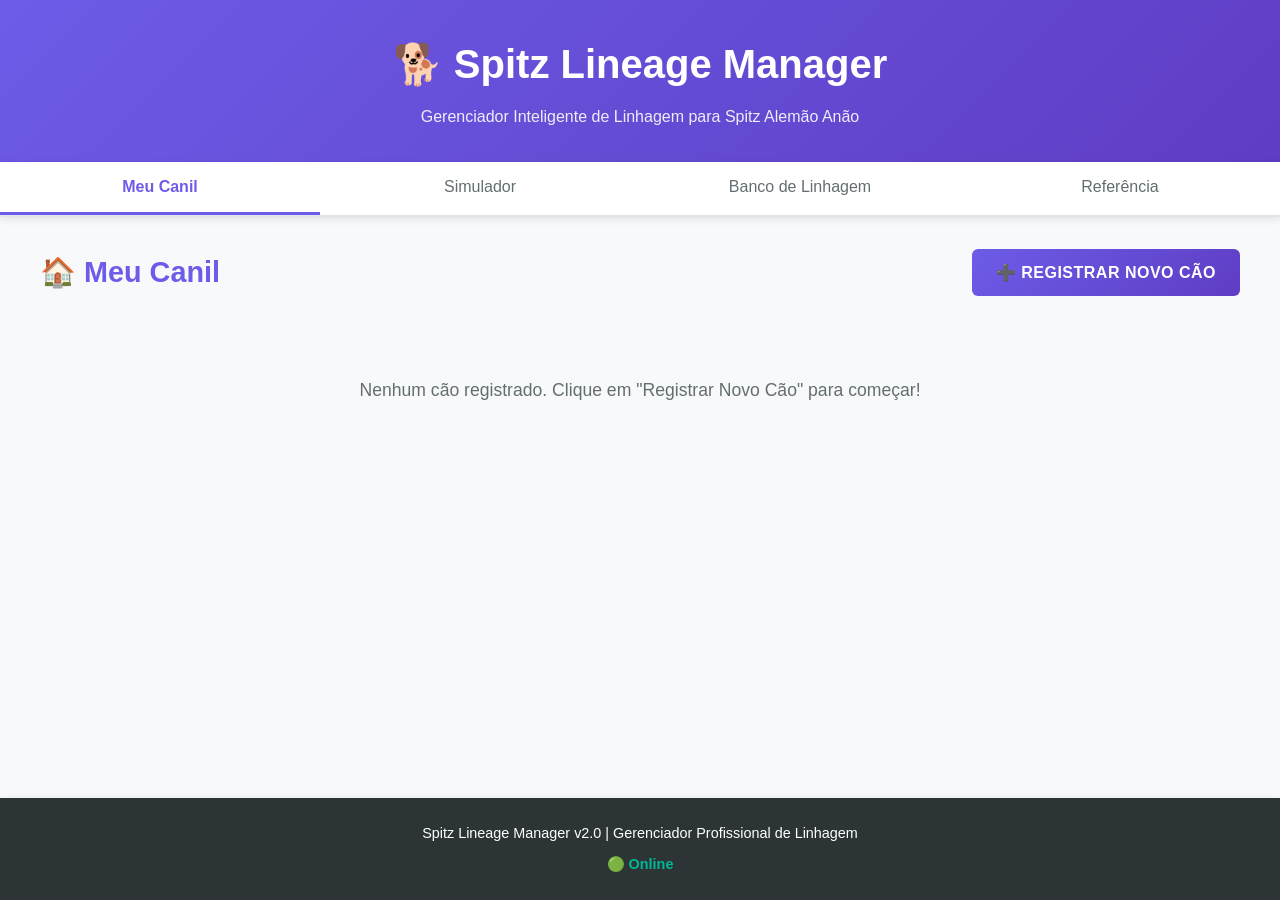
==== commit 0b8d965c: "Add files via upload" ====
--- a/index.html
+++ b/index.html
@@ -4,8 +4,8 @@
     <meta charset="UTF-8">
     <meta name="viewport" content="width=device-width, initial-scale=1.0">
     <meta name="theme-color" content="#6C5CE7">
-    <meta name="description" content="Ferramenta de previsão de ninhadas para Spitz Alemão Anão">
-    <title>Spitz Genetic Predictor</title>
+    <meta name="description" content="Gerenciador de Linhagem de Spitz Alemão Anão">
+    <title>Spitz Lineage Manager</title>
     <link rel="manifest" href="manifest.json">
     <link rel="icon" href="data:image/svg+xml,<svg xmlns='http://www.w3.org/2000/svg' viewBox='0 0 192 192'><rect fill='%236C5CE7' width='192' height='192'/><text x='50%' y='50%' dominant-baseline='middle' text-anchor='middle' font-size='120' fill='white' font-weight='bold'>🐕</text></svg>">
     <link rel="apple-touch-icon" href="data:image/svg+xml,<svg xmlns='http://www.w3.org/2000/svg' viewBox='0 0 192 192'><rect fill='%236C5CE7' width='192' height='192'/><text x='50%' y='50%' dominant-baseline='middle' text-anchor='middle' font-size='120' fill='white' font-weight='bold'>🐕</text></svg>">
@@ -15,182 +15,406 @@
     <div class="container">
         <!-- Header -->
         <header class="header">
-            <h1 class="title">🐕 Spitz Genetic Predictor</h1>
-            <p class="subtitle">Ferramenta de previsão de ninhadas para Spitz Alemão Anão</p>
+            <h1 class="title">🐕 Spitz Lineage Manager</h1>
+            <p class="subtitle">Gerenciador Inteligente de Linhagem para Spitz Alemão Anão</p>
         </header>
 
         <!-- Navigation Tabs -->
         <nav class="tabs">
             <button class="tab-btn active" data-tab="kennel">Meu Canil</button>
-            <button class="tab-btn" data-tab="dogs">Simular Cruzamento</button>
-            <button class="tab-btn" data-tab="results">Resultados</button>
+            <button class="tab-btn" data-tab="simulator">Simulador</button>
+            <button class="tab-btn" data-tab="database">Banco de Linhagem</button>
             <button class="tab-btn" data-tab="reference">Referência</button>
         </nav>
 
         <!-- Main Content -->
         <main class="content">
-            <!-- Tab 0: Kennel Management -->
+            <!-- Tab 1: Meu Canil -->
             <section id="kennel" class="tab-content active">
                 <div class="kennel-container">
-                    <h2>🏠 Meu Canil</h2>
-                    
-                    <div class="kennel-actions">
+                    <div class="kennel-header">
+                        <h2>🏠 Meu Canil</h2>
                         <button class="btn-primary" onclick="toggleRegisterDog()">➕ Registrar Novo Cão</button>
                     </div>
 
-                    <!-- Register Dog Form -->
+                    <!-- Register/Edit Dog Form with Pedigree Builder -->
                     <div id="registerDogForm" class="register-form" style="display: none;">
-                        <h3>Registrar Novo Cão</h3>
-                        <form id="newDogForm">
-                            <div class="form-group">
-                                <label for="dogName">Nome do Cão:</label>
-                                <input type="text" id="dogName" required placeholder="Ex: Rex">
-                            </div>
-
-                            <div class="form-group">
-                                <label for="dogSex">Sexo:</label>
-                                <select id="dogSex" required>
-                                    <option value="">Selecione...</option>
-                                    <option value="M">Macho ♂</option>
-                                    <option value="F">Fêmea ♀</option>
-                                </select>
-                            </div>
-
-                            <div class="form-group">
-                                <label for="dogCoat">Pelagem:</label>
-                                <select id="dogCoat" required>
-                                    <option value="">Selecione...</option>
-                                    <option value="curta">Curta (Padrão)</option>
-                                    <option value="longa">Longa / Abundante</option>
-                                </select>
-                            </div>
-
-                            <div class="form-group">
-                                <label for="dogBaseColor">Coloração Base:</label>
-                                <select id="dogBaseColor" required onchange="updateDogMaskVisibility(); updateDogIntensityLabel()">
-                                    <option value="">Selecione...</option>
-                                    <option value="preto">Preto</option>
-                                    <option value="chocolate">Chocolate</option>
-                                    <option value="laranja">Laranja / Vermelho</option>
-                                    <option value="creme">Creme</option>
-                                    <option value="branco">Branco</option>
-                                    <option value="wolf_sable">Wolf Sable (Agouti)</option>
-                                </select>
-                            </div>
-
-                            <div class="form-group">
-                                <label for="dogDilution">Diluição:</label>
-                                <select id="dogDilution" required>
-                                    <option value="">Selecione...</option>
-                                    <option value="densa">Densa (Não diluído)</option>
-                                    <option value="diluida">Diluída (Azul / Lilac)</option>
-                                </select>
-                            </div>
-
-                            <div class="form-group">
-                                <label for="dogMarking">Marcação:</label>
-                                <select id="dogMarking" required>
-                                    <option value="">Selecione...</option>
-                                    <option value="solido">Sólido</option>
-                                    <option value="sable">Sable</option>
-                                    <option value="tan_points">Tan Points</option>
-                                    <option value="particolor">Particolor (Piebald)</option>
-                                    <option value="irlandesa">Mancha Irlandesa</option>
-                                    <option value="branco_extremo">Branco Extremo</option>
-                                </select>
-                            </div>
-
-                            <div class="form-group" id="dogMaskGroup" style="display: none;">
-                                <label for="dogMask">Máscara:</label>
-                                <select id="dogMask">
-                                    <option value="">Selecione...</option>
-                                    <option value="sem_mascara">Sem Máscara</option>
-                                    <option value="mascara_negra">Com Máscara Negra</option>
-                                </select>
-                            </div>
-
-                            <div class="form-group" id="dogIntensityGroup">
-                                <label for="dogIntensity">Intensidade:</label>
-                                <select id="dogIntensity" required>
-                                    <option value="">Selecione...</option>
-                                    <option value="vermelho_intenso">Vermelho Intenso</option>
-                                    <option value="laranja_padrao">Laranja Padrão</option>
-                                    <option value="creme_branco">Creme / Branco</option>
-                                </select>
-                                <div class="field-hint" id="dogIntensityHint" style="display: none;">
-                                    ℹ️ A intensidade está oculta pela cor base, mas informe a cor dos pais ou ancestrais para maior precisão nos portadores.
+                        <h3>Registrar/Editar Cão - Construtor de Árvore Genealógica</h3>
+                        
+                        <!-- Pedigree Builder Tabs -->
+                        <div class="pedigree-tabs">
+                            <button class="pedigree-tab-btn active" data-pedigree-tab="puppy" onclick="switchPedigreeTab('puppy')">
+                                1️⃣ Filhote
+                            </button>
+                            <button class="pedigree-tab-btn" data-pedigree-tab="parents" onclick="switchPedigreeTab('parents')">
+                                2️⃣ Pais
+                            </button>
+                            <button class="pedigree-tab-btn" data-pedigree-tab="grandparents" onclick="switchPedigreeTab('grandparents')">
+                                3️⃣ Avós
+                            </button>
+                        </div>
+
+                        <!-- Tab: Puppy Data -->
+                        <div class="pedigree-tab-content active" id="puppyTab">
+                            <form id="newDogForm">
+                                <input type="hidden" id="dogId">
+
+                                <!-- Informações Básicas -->
+                                <fieldset>
+                                    <legend>📋 Informações Básicas do Filhote</legend>
+                                    
+                                    <div class="form-group">
+                                        <label for="dogName">Nome do Cão:</label>
+                                        <input type="text" id="dogName" required placeholder="Ex: Rex">
+                                    </div>
+
+                                    <div class="form-row">
+                                        <div class="form-group">
+                                            <label for="dogSex">Sexo:</label>
+                                            <select id="dogSex" required>
+                                                <option value="">Selecione...</option>
+                                                <option value="M">Macho ♂</option>
+                                                <option value="F">Fêmea ♀</option>
+                                            </select>
+                                        </div>
+
+                                        <div class="form-group">
+                                            <label>
+                                                <input type="checkbox" id="dogBelongsToMe" checked>
+                                                Este cão pertence ao meu canil
+                                            </label>
+                                        </div>
+                                    </div>
+
+                                    <div class="form-group">
+                                        <label for="dogCoat">Pelagem:</label>
+                                        <select id="dogCoat" required>
+                                            <option value="">Selecione...</option>
+                                            <option value="curta">Curta (Padrão)</option>
+                                            <option value="longa">Longa / Abundante</option>
+                                        </select>
+                                    </div>
+                                </fieldset>
+
+                                <!-- Características Fenotípicas -->
+                                <fieldset>
+                                    <legend>🎨 Características Fenotípicas</legend>
+                                    
+                                    <div class="form-group">
+                                        <label for="dogBaseColor">Coloração Base:</label>
+                                        <select id="dogBaseColor" required onchange="updateDogMaskVisibility(); updateDogIntensityLabel()">
+                                            <option value="">Selecione...</option>
+                                            <option value="preto">Preto</option>
+                                            <option value="chocolate">Chocolate</option>
+                                            <option value="laranja">Laranja / Vermelho</option>
+                                            <option value="creme">Creme</option>
+                                            <option value="branco">Branco</option>
+                                            <option value="wolf_sable">Wolf Sable (Agouti)</option>
+                                        </select>
+                                    </div>
+
+                                    <div class="form-row">
+                                        <div class="form-group">
+                                            <label for="dogDilution">Diluição:</label>
+                                            <select id="dogDilution" required>
+                                                <option value="">Selecione...</option>
+                                                <option value="densa">Densa (Não diluído)</option>
+                                                <option value="diluida">Diluída (Azul / Lilac)</option>
+                                            </select>
+                                        </div>
+
+                                        <div class="form-group">
+                                            <label for="dogMarking">Marcação:</label>
+                                            <select id="dogMarking" required>
+                                                <option value="">Selecione...</option>
+                                                <option value="solido">Sólido</option>
+                                                <option value="sable">Sable</option>
+                                                <option value="tan_points">Tan Points</option>
+                                                <option value="particolor">Particolor (Piebald)</option>
+                                                <option value="irlandesa">Mancha Irlandesa</option>
+                                                <option value="branco_extremo">Branco Extremo</option>
+                                            </select>
+                                        </div>
+                                    </div>
+
+                                    <div class="form-group" id="dogMaskGroup" style="display: none;">
+                                        <label for="dogMask">Máscara:</label>
+                                        <select id="dogMask">
+                                            <option value="">Selecione...</option>
+                                            <option value="sem_mascara">Sem Máscara</option>
+                                            <option value="mascara_negra">Com Máscara Negra</option>
+                                        </select>
+                                    </div>
+
+                                    <div class="form-group" id="dogIntensityGroup">
+                                        <label for="dogIntensity">Intensidade:</label>
+                                        <select id="dogIntensity" required>
+                                            <option value="">Selecione...</option>
+                                            <option value="vermelho_intenso">Vermelho Intenso</option>
+                                            <option value="laranja_padrao">Laranja Padrão</option>
+                                            <option value="creme_branco">Creme / Branco</option>
+                                        </select>
+                                        <div class="field-hint" id="dogIntensityHint" style="display: none;">
+                                            ℹ️ A intensidade está oculta pela cor base.
+                                        </div>
+                                    </div>
+
+                                    <div class="form-row">
+                                        <div class="form-group">
+                                            <label for="dogMerle">Marmoreio:</label>
+                                            <select id="dogMerle" required>
+                                                <option value="">Selecione...</option>
+                                                <option value="nao">Sem Merle (Sólido)</option>
+                                                <option value="merle">Merle Padrão</option>
+                                                <option value="harlequin">Harlequin Merle</option>
+                                                <option value="oculto">Merle Oculto / Cripto</option>
+                                            </select>
+                                        </div>
+
+                                        <div class="form-group">
+                                            <label for="dogNose">Trufagem:</label>
+                                            <select id="dogNose" required>
+                                                <option value="">Selecione...</option>
+                                                <option value="preta">Preta</option>
+                                                <option value="marrom">Marrom</option>
+                                                <option value="azul">Azul (Cinza)</option>
+                                                <option value="lilas_beaver">Lilás / Beaver</option>
+                                            </select>
+                                        </div>
+                                    </div>
+
+                                    <div class="form-group">
+                                        <label for="dogTicking">Pigmentação:</label>
+                                        <select id="dogTicking" required>
+                                            <option value="">Selecione...</option>
+                                            <option value="sem_pintas">Sem Pintas</option>
+                                            <option value="com_pintas">Com Pintas / Sardas</option>
+                                        </select>
+                                    </div>
+                                </fieldset>
+
+                                <!-- Histórico de Cores -->
+                                <fieldset>
+                                    <legend>🎨 Histórico de Cores Produzidas</legend>
+                                    <p style="font-size: 0.9rem; color: var(--text-light); margin-bottom: 1rem;">
+                                        Se este cão já produziu filhotes, registre as cores para refinar o genótipo.
+                                    </p>
+                                    
+                                    <div class="form-group">
+                                        <label for="dogProvenColors">Cores de Filhotes Produzidos:</label>
+                                        <select id="dogProvenColors" multiple size="4">
+                                            <option value="preto">Preto</option>
+                                            <option value="chocolate">Chocolate</option>
+                                            <option value="laranja">Laranja</option>
+                                            <option value="creme">Creme</option>
+                                            <option value="branco">Branco</option>
+                                            <option value="merle">Merle</option>
+                                        </select>
+                                        <small>Segure Ctrl/Cmd para selecionar múltiplas opções</small>
+                                    </div>
+                                </fieldset>
+                            </form>
+                        </div>
+
+                        <!-- Tab: Parents Data -->
+                        <div class="pedigree-tab-content" id="parentsTab">
+                            <h4>Registrar ou Selecionar Pais</h4>
+                            
+                            <div class="two-column">
+                                <!-- Father -->
+                                <div class="parent-section">
+                                    <h5>🔵 Pai</h5>
+                                    
+                                    <div class="parent-selection">
+                                        <label>O pai já está cadastrado?</label>
+                                        <div class="radio-group">
+                                            <label>
+                                                <input type="radio" name="fatherSource" value="existing" onchange="toggleFatherMode('existing')" checked>
+                                                Selecionar do canil
+                                            </label>
+                                            <label>
+                                                <input type="radio" name="fatherSource" value="new" onchange="toggleFatherMode('new')">
+                                                Registrar novo
+                                            </label>
+                                        </div>
+                                    </div>
+
+                                    <!-- Existing Father -->
+                                    <div id="existingFatherSection">
+                                        <div class="form-group">
+                                            <label for="dogFatherName">Selecione o Pai:</label>
+                                            <input type="text" id="dogFatherName" placeholder="Digite o nome do pai" autocomplete="off">
+                                            <div id="fatherSuggestions" class="suggestions-list" style="display: none;"></div>
+                                        </div>
+
+                                        <div id="fatherDataContainer" style="display: none; background: rgba(108, 92, 231, 0.05); padding: 1rem; border-radius: 6px; margin-bottom: 1rem;">
+                                            <p><strong>Dados do Pai:</strong> <span id="fatherDataDisplay"></span></p>
+                                        </div>
+                                    </div>
+
+                                    <!-- New Father Form -->
+                                    <div id="newFatherSection" style="display: none;">
+                                        <fieldset>
+                                            <legend>Dados do Novo Pai</legend>
+                                            <div class="form-group">
+                                                <label for="newFatherName">Nome:</label>
+                                                <input type="text" id="newFatherName" placeholder="Nome do pai">
+                                            </div>
+                                            <div class="form-group">
+                                                <label for="newFatherColor">Cor Base:</label>
+                                                <select id="newFatherColor">
+                                                    <option value="">Selecione...</option>
+                                                    <option value="preto">Preto</option>
+                                                    <option value="chocolate">Chocolate</option>
+                                                    <option value="laranja">Laranja</option>
+                                                    <option value="creme">Creme</option>
+                                                    <option value="branco">Branco</option>
+                                                    <option value="wolf_sable">Wolf Sable</option>
+                                                </select>
+                                            </div>
+                                            <button type="button" class="btn-secondary" onclick="createNewParent('father')">Criar Pai</button>
+                                        </fieldset>
+                                    </div>
+                                </div>
+
+                                <!-- Mother -->
+                                <div class="parent-section">
+                                    <h5>🔴 Mãe</h5>
+                                    
+                                    <div class="parent-selection">
+                                        <label>A mãe já está cadastrada?</label>
+                                        <div class="radio-group">
+                                            <label>
+                                                <input type="radio" name="motherSource" value="existing" onchange="toggleMotherMode('existing')" checked>
+                                                Selecionar do canil
+                                            </label>
+                                            <label>
+                                                <input type="radio" name="motherSource" value="new" onchange="toggleMotherMode('new')">
+                                                Registrar novo
+                                            </label>
+                                        </div>
+                                    </div>
+
+                                    <!-- Existing Mother -->
+                                    <div id="existingMotherSection">
+                                        <div class="form-group">
+                                            <label for="dogMotherName">Selecione a Mãe:</label>
+                                            <input type="text" id="dogMotherName" placeholder="Digite o nome da mãe" autocomplete="off">
+                                            <div id="motherSuggestions" class="suggestions-list" style="display: none;"></div>
+                                        </div>
+
+                                        <div id="motherDataContainer" style="display: none; background: rgba(108, 92, 231, 0.05); padding: 1rem; border-radius: 6px; margin-bottom: 1rem;">
+                                            <p><strong>Dados da Mãe:</strong> <span id="motherDataDisplay"></span></p>
+                                        </div>
+                                    </div>
+
+                                    <!-- New Mother Form -->
+                                    <div id="newMotherSection" style="display: none;">
+                                        <fieldset>
+                                            <legend>Dados da Nova Mãe</legend>
+                                            <div class="form-group">
+                                                <label for="newMotherName">Nome:</label>
+                                                <input type="text" id="newMotherName" placeholder="Nome da mãe">
+                                            </div>
+                                            <div class="form-group">
+                                                <label for="newMotherColor">Cor Base:</label>
+                                                <select id="newMotherColor">
+                                                    <option value="">Selecione...</option>
+                                                    <option value="preto">Preto</option>
+                                                    <option value="chocolate">Chocolate</option>
+                                                    <option value="laranja">Laranja</option>
+                                                    <option value="creme">Creme</option>
+                                                    <option value="branco">Branco</option>
+                                                    <option value="wolf_sable">Wolf Sable</option>
+                                                </select>
+                                            </div>
+                                            <button type="button" class="btn-secondary" onclick="createNewParent('mother')">Criar Mãe</button>
+                                        </fieldset>
+                                    </div>
                                 </div>
                             </div>
-
-                            <div class="form-group">
-                                <label for="dogMerle">Marmoreio:</label>
-                                <select id="dogMerle" required>
-                                    <option value="">Selecione...</option>
-                                    <option value="nao">Sem Merle (Sólido)</option>
-                                    <option value="merle">Merle Padrão</option>
-                                    <option value="harlequin">Harlequin Merle</option>
-                                    <option value="oculto">Merle Oculto / Cripto</option>
-                                </select>
+                        </div>
+
+                        <!-- Tab: Grandparents Data -->
+                        <div class="pedigree-tab-content" id="grandparentsTab">
+                            <h4>Avós do Filhote</h4>
+                            <p style="color: var(--text-light); margin-bottom: 1.5rem;">
+                                Complete a árvore genealógica registrando os avós paternos e maternos.
+                            </p>
+
+                            <div class="grandparents-grid">
+                                <!-- Paternal Grandfather -->
+                                <div class="grandparent-section">
+                                    <h5>👴 Avô Paterno</h5>
+                                    <input type="text" id="grandparentPGF" placeholder="Nome" class="quick-input">
+                                    <select id="grandparentPGFColor" class="quick-select">
+                                        <option value="">Cor...</option>
+                                        <option value="preto">Preto</option>
+                                        <option value="chocolate">Chocolate</option>
+                                        <option value="laranja">Laranja</option>
+                                        <option value="creme">Creme</option>
+                                    </select>
+                                </div>
+
+                                <!-- Paternal Grandmother -->
+                                <div class="grandparent-section">
+                                    <h5>👵 Avó Paterna</h5>
+                                    <input type="text" id="grandparentPGM" placeholder="Nome" class="quick-input">
+                                    <select id="grandparentPGMColor" class="quick-select">
+                                        <option value="">Cor...</option>
+                                        <option value="preto">Preto</option>
+                                        <option value="chocolate">Chocolate</option>
+                                        <option value="laranja">Laranja</option>
+                                        <option value="creme">Creme</option>
+                                    </select>
+                                </div>
+
+                                <!-- Maternal Grandfather -->
+                                <div class="grandparent-section">
+                                    <h5>👴 Avô Materno</h5>
+                                    <input type="text" id="grandparentMGF" placeholder="Nome" class="quick-input">
+                                    <select id="grandparentMGFColor" class="quick-select">
+                                        <option value="">Cor...</option>
+                                        <option value="preto">Preto</option>
+                                        <option value="chocolate">Chocolate</option>
+                                        <option value="laranja">Laranja</option>
+                                        <option value="creme">Creme</option>
+                                    </select>
+                                </div>
+
+                                <!-- Maternal Grandmother -->
+                                <div class="grandparent-section">
+                                    <h5>👵 Avó Materna</h5>
+                                    <input type="text" id="grandparentMGM" placeholder="Nome" class="quick-input">
+                                    <select id="grandparentMGMColor" class="quick-select">
+                                        <option value="">Cor...</option>
+                                        <option value="preto">Preto</option>
+                                        <option value="chocolate">Chocolate</option>
+                                        <option value="laranja">Laranja</option>
+                                        <option value="creme">Creme</option>
+                                    </select>
+                                </div>
                             </div>
-
-                            <div class="form-group">
-                                <label for="dogNose">Trufagem:</label>
-                                <select id="dogNose" required>
-                                    <option value="">Selecione...</option>
-                                    <option value="preta">Preta</option>
-                                    <option value="marrom">Marrom</option>
-                                    <option value="azul">Azul (Cinza)</option>
-                                    <option value="lilas_beaver">Lilás / Beaver</option>
-                                </select>
-                            </div>
-
-                            <div class="form-group">
-                                <label for="dogTicking">Pigmentação:</label>
-                                <select id="dogTicking" required>
-                                    <option value="">Selecione...</option>
-                                    <option value="sem_pintas">Sem Pintas</option>
-                                    <option value="com_pintas">Com Pintas / Sardas</option>
-                                </select>
-                            </div>
-
-                            <hr style="margin: 1.5rem 0; border: none; border-top: 2px solid var(--border-color);">
-
-                            <h4 style="margin-bottom: 1rem; color: var(--primary-color);">👨‍👩‍👧 Árvore Genealógica (Opcional)</h4>
-
-                            <div class="form-group">
-                                <label for="dogFather">Pai do Cão:</label>
-                                <select id="dogFather">
-                                    <option value="">Selecione um cão registrado...</option>
-                                </select>
-                                <small style="color: var(--text-light); margin-top: 0.3rem; display: block;">Apenas machos registrados aparecerão aqui</small>
-                            </div>
-
-                            <div class="form-group">
-                                <label for="dogMother">Mãe do Cão:</label>
-                                <select id="dogMother">
-                                    <option value="">Selecione uma cão registrada...</option>
-                                </select>
-                                <small style="color: var(--text-light); margin-top: 0.3rem; display: block;">Apenas fêmeas registradas aparecerão aqui</small>
-                            </div>
-
-                            <div class="form-actions">
-                                <button type="submit" class="btn-primary">✓ Registrar Cão</button>
-                                <button type="button" class="btn-reset" onclick="toggleRegisterDog()">✕ Cancelar</button>
-                            </div>
-                        </form>
-                    </div>
-
-                    <!-- Kennel Dogs List -->
+                        </div>
+
+                        <!-- Form Actions -->
+                        <div class="form-actions">
+                            <button type="button" class="btn-primary" onclick="saveDogWithPedigree()">✓ Salvar Cão e Árvore</button>
+                            <button type="button" class="btn-reset" onclick="toggleRegisterDog()">✕ Cancelar</button>
+                        </div>
+                    </div>
+
+                    <!-- Kennel List -->
                     <div id="kennelList" class="kennel-list">
-                        <p class="placeholder">Nenhum cão registrado ainda. Clique em "Registrar Novo Cão" para começar!</p>
+                        <p class="placeholder">Nenhum cão registrado. Clique em "Registrar Novo Cão" para começar!</p>
                     </div>
                 </div>
             </section>
 
-            <!-- Tab 1: Dogs Simulation -->
-            <section id="dogs" class="tab-content">
-                <div class="simulation-setup">
-                    <h2>🧬 Simular Cruzamento</h2>
+            <!-- Tab 2: Simulador -->
+            <section id="simulator" class="tab-content" style="display: none;">
+                <div class="simulator-container">
+                    <h2>🧬 Simulador de Cruzamento</h2>
                     
                     <div class="two-column">
                         <!-- Father Selection -->
@@ -244,9 +468,8 @@
                         <div class="info-box">
                             <h3>⚠️ Informações Importantes</h3>
                             <ul>
-                                <li>Este simulador usa modelos genéticos conhecidos para a raça Spitz Alemão Anão</li>
-                                <li>A árvore genealógica é analisada para detectar genes recessivos escondidos</li>
-                                <li>Resultados são estimativas baseadas em herança mendeliana</li>
+                                <li>Simulações baseadas em herança mendeliana</li>
+                                <li>Genótipos calculados com base em pedigree e histórico de cores</li>
                                 <li>Consulte um geneticista canino para cruzamentos críticos</li>
                             </ul>
                         </div>
@@ -256,159 +479,176 @@
                 </div>
             </section>
 
-            <!-- Tab 2: Results -->
-            <section id="results" class="tab-content">
+            <!-- Tab 3: Banco de Linhagem -->
+            <section id="database" class="tab-content" style="display: none;">
+                <div class="database-container">
+                    <h2>📚 Banco de Linhagem</h2>
+                    <p style="color: var(--text-light); margin-bottom: 2rem;">
+                        Cães externos (pais/avós) registrados para compor pedigrees. Estes cães não aparecem na simulação.
+                    </p>
+                    <div id="databaseList" class="dogs-list">
+                        <p class="placeholder">Nenhum cão externo registrado.</p>
+                    </div>
+                </div>
+            </section>
+
+            <!-- Tab 4: Referência -->
+            <section id="reference" class="tab-content" style="display: none;">
+                <div class="reference-container">
+                    <h2>📚 Guia de Referência Genética</h2>
+                    
+                    <div class="reference-section">
+                        <h3>Como Funciona a Herança de Genes Recessivos</h3>
+                        <p><strong>A Regra dos 50%:</strong> O cão herda exatamente um alelo de cada pai.</p>
+                        <ul>
+                            <li><strong>Pais:</strong> 50% de chance de passar um gene</li>
+                            <li><strong>Avós:</strong> 25% de chance</li>
+                            <li><strong>Bisavós:</strong> 12,5% de chance</li>
+                        </ul>
+                    </div>
+
+                    <div class="reference-section">
+                        <h3>Genes Recessivos que Viajam Escondidos</h3>
+                        <table style="width: 100%; border-collapse: collapse;">
+                            <tr style="background: var(--bg-color);">
+                                <th style="padding: 0.75rem; border: 1px solid var(--border-color); text-align: left;">Gene</th>
+                                <th style="padding: 0.75rem; border: 1px solid var(--border-color); text-align: left;">Se na Árvore...</th>
+                                <th style="padding: 0.75rem; border: 1px solid var(--border-color); text-align: left;">O Filhote Pode Ser...</th>
+                            </tr>
+                            <tr>
+                                <td style="padding: 0.75rem; border: 1px solid var(--border-color);">Chocolate (b)</td>
+                                <td style="padding: 0.75rem; border: 1px solid var(--border-color);">Pai/Mãe Chocolate</td>
+                                <td style="padding: 0.75rem; border: 1px solid var(--border-color);">Portador (B/b)</td>
+                            </tr>
+                            <tr style="background: rgba(108, 92, 231, 0.02);">
+                                <td style="padding: 0.75rem; border: 1px solid var(--border-color);">Diluição (d)</td>
+                                <td style="padding: 0.75rem; border: 1px solid var(--border-color);">Ancestral Azul/Lilac</td>
+                                <td style="padding: 0.75rem; border: 1px solid var(--border-color);">Portador (D/d)</td>
+                            </tr>
+                            <tr>
+                                <td style="padding: 0.75rem; border: 1px solid var(--border-color);">Creme (e)</td>
+                                <td style="padding: 0.75rem; border: 1px solid var(--border-color);">Ancestral Branco/Creme</td>
+                                <td style="padding: 0.75rem; border: 1px solid var(--border-color);">Portador (E/e)</td>
+                            </tr>
+                        </table>
+                    </div>
+
+                    <div class="reference-section">
+                        <h3>Locus A - Agouti (Coloração)</h3>
+                        <ul>
+                            <li><strong>Ay:</strong> Sable (Dominante)</li>
+                            <li><strong>Aw:</strong> Wolf Sable</li>
+                            <li><strong>at:</strong> Tan Points</li>
+                            <li><strong>a:</strong> Preto Recessivo</li>
+                        </ul>
+                    </div>
+
+                    <div class="reference-section">
+                        <h3>Locus K - Dominant Black (Padrão)</h3>
+                        <ul>
+                            <li><strong>K:</strong> Preto Sólido (Dominante)</li>
+                            <li><strong>Kbr:</strong> Tigrado</li>
+                            <li><strong>k:</strong> Agouti (Recessivo)</li>
+                        </ul>
+                    </div>
+
+                    <div class="reference-section">
+                        <h3>Locus E - Extension (Máscara)</h3>
+                        <ul>
+                            <li><strong>Em:</strong> Máscara Negra (Dominante)</li>
+                            <li><strong>E:</strong> Extensão Normal</li>
+                            <li><strong>e:</strong> Recessivo Vermelho (Epistático)</li>
+                        </ul>
+                    </div>
+
+                    <div class="reference-section">
+                        <h3>Locus B - Brown (Cor)</h3>
+                        <ul>
+                            <li><strong>B:</strong> Preto (Dominante)</li>
+                            <li><strong>b:</strong> Chocolate (Recessivo)</li>
+                        </ul>
+                    </div>
+
+                    <div class="reference-section">
+                        <h3>Locus D - Dilution (Diluição)</h3>
+                        <ul>
+                            <li><strong>D:</strong> Cor Densa (Dominante)</li>
+                            <li><strong>d:</strong> Diluído - Azul/Lilac (Recessivo)</li>
+                        </ul>
+                    </div>
+
+                    <div class="reference-section">
+                        <h3>Locus I - Intensity (Intensidade)</h3>
+                        <ul>
+                            <li><strong>II:</strong> Vermelho Intenso (Dominância Incompleta)</li>
+                            <li><strong>Ii:</strong> Laranja Padrão (Intermediário)</li>
+                            <li><strong>ii:</strong> Creme / Branco (Recessivo)</li>
+                        </ul>
+                    </div>
+
+                    <div class="reference-section">
+                        <h3>Locus M - Merle (Marmoreio)</h3>
+                        <ul>
+                            <li><strong>M:</strong> Merle Padrão</li>
+                            <li><strong>Mh:</strong> Harlequin Merle</li>
+                            <li><strong>Mc:</strong> Merle Cripto/Oculto</li>
+                            <li><strong>m:</strong> Não-Merle</li>
+                        </ul>
+                    </div>
+
+                    <div class="reference-section">
+                        <h3>Locus S - Spotting (Marcação)</h3>
+                        <ul>
+                            <li><strong>S:</strong> Sólido (Dominante)</li>
+                            <li><strong>si:</strong> Irlandês</li>
+                            <li><strong>sp:</strong> Piebald/Parti</li>
+                            <li><strong>sw:</strong> Branco Extremo (Recessivo)</li>
+                        </ul>
+                    </div>
+
+                    <div class="reference-section">
+                        <h3>Locus T - Ticking (Pintas)</h3>
+                        <ul>
+                            <li><strong>T:</strong> Com Sardas/Pintas (Dominante)</li>
+                            <li><strong>t:</strong> Sem Pintas (Recessivo)</li>
+                        </ul>
+                    </div>
+
+                    <div class="reference-section alert-box">
+                        <h3>⚠️ Alertas de Saúde Genética</h3>
+                        <p><strong>Double Merle (M/M ou Mh/Mh ou similar):</strong> Cegueira, sordez, microftalmia</p>
+                        <p><strong>Alopecia por Diluição (d/d):</strong> Queda de pelo crônica, displasia folicular</p>
+                    </div>
+                </div>
+            </section>
+
+            <!-- Tab 5: Results (Hidden by default) -->
+            <section id="results" class="tab-content" style="display: none;">
                 <div id="resultsContainer" class="results-container">
                     <p class="placeholder">Resultados aparecerão aqui após a simulação</p>
                 </div>
             </section>
-
-            <!-- Tab 3: Reference -->
-            <section id="reference" class="tab-content">
-                <div class="reference-container">
-                    <h2>📚 Guia de Referência Genética</h2>
-                    
-                    <div class="reference-section">
-                        <h3>Como Funciona a Herança de Genes Recessivos</h3>
-                        <p><strong>A Regra dos 50%:</strong> O cão herda exatamente uma carta (alelo) de cada pai.</p>
-                        <ul>
-                            <li><strong>Pais:</strong> 50% de chance de passar um gene específico</li>
-                            <li><strong>Avós:</strong> 25% de chance de um gene chegar ao neto</li>
-                            <li><strong>Bisavós:</strong> 12,5% de chance</li>
-                        </ul>
-                        <p style="margin-top: 1rem; padding: 1rem; background: rgba(108, 92, 231, 0.1); border-radius: 6px;">
-                            <strong>Exemplo:</strong> Um cão preto pode ser portador de chocolate (Bb) se um avó dele era chocolate. Visualmente parece preto puro, mas carrega o gene recessivo no DNA.
-                        </p>
-                    </div>
-
-                    <div class="reference-section">
-                        <h3>Genes Recessivos que Viajam Escondidos</h3>
-                        <table style="width: 100%; border-collapse: collapse;">
-                            <tr style="background: var(--bg-color);">
-                                <th style="padding: 0.75rem; border: 1px solid var(--border-color); text-align: left;">Característica</th>
-                                <th style="padding: 0.75rem; border: 1px solid var(--border-color); text-align: left;">Se na Árvore...</th>
-                                <th style="padding: 0.75rem; border: 1px solid var(--border-color); text-align: left;">O Neto Pode Ser...</th>
-                            </tr>
-                            <tr>
-                                <td style="padding: 0.75rem; border: 1px solid var(--border-color);">Chocolate</td>
-                                <td style="padding: 0.75rem; border: 1px solid var(--border-color);">Pai/Mãe/Avó Chocolate</td>
-                                <td style="padding: 0.75rem; border: 1px solid var(--border-color);">Portador de Chocolate (Bb)</td>
-                            </tr>
-                            <tr style="background: rgba(108, 92, 231, 0.02);">
-                                <td style="padding: 0.75rem; border: 1px solid var(--border-color);">Diluição (Azul)</td>
-                                <td style="padding: 0.75rem; border: 1px solid var(--border-color);">Ancestral Azul/Beaver</td>
-                                <td style="padding: 0.75rem; border: 1px solid var(--border-color);">Portador de Diluição (Dd)</td>
-                            </tr>
-                            <tr>
-                                <td style="padding: 0.75rem; border: 1px solid var(--border-color);">Creme/Branco</td>
-                                <td style="padding: 0.75rem; border: 1px solid var(--border-color);">Ancestral Branco/Creme</td>
-                                <td style="padding: 0.75rem; border: 1px solid var(--border-color);">Portador de Creme (Ee)</td>
-                            </tr>
-                            <tr style="background: rgba(108, 92, 231, 0.02);">
-                                <td style="padding: 0.75rem; border: 1px solid var(--border-color);">Particolor</td>
-                                <td style="padding: 0.75rem; border: 1px solid var(--border-color);">Ancestral Manchado</td>
-                                <td style="padding: 0.75rem; border: 1px solid var(--border-color);">Portador de Particolor (Ssp)</td>
-                            </tr>
-                        </table>
-                    </div>
-
-                    <div class="reference-section">
-                        <h3>Locus A - Agouti (Coloração)</h3>
-                        <ul>
-                            <li><strong>Ay:</strong> Sable (Dominante)</li>
-                            <li><strong>Aw:</strong> Wolf Sable</li>
-                            <li><strong>at:</strong> Tan Points</li>
-                            <li><strong>a:</strong> Preto Recessivo (Mais Recessivo)</li>
-                        </ul>
-                    </div>
-
-                    <div class="reference-section">
-                        <h3>Locus K - Dominant Black (Padrão)</h3>
-                        <ul>
-                            <li><strong>K:</strong> Preto Sólido (Dominante)</li>
-                            <li><strong>Kbr:</strong> Tigrado</li>
-                            <li><strong>k:</strong> Agouti (Recessivo)</li>
-                        </ul>
-                    </div>
-
-                    <div class="reference-section">
-                        <h3>Locus E - Extension (Máscara)</h3>
-                        <ul>
-                            <li><strong>Em:</strong> Máscara Negra (Dominante)</li>
-                            <li><strong>E:</strong> Extensão Normal</li>
-                            <li><strong>e:</strong> Recessivo Vermelho (Epistático)</li>
-                        </ul>
-                    </div>
-
-                    <div class="reference-section">
-                        <h3>Locus B - Brown (Cor)</h3>
-                        <ul>
-                            <li><strong>B:</strong> Preto (Dominante)</li>
-                            <li><strong>b:</strong> Chocolate (Recessivo)</li>
-                        </ul>
-                    </div>
-
-                    <div class="reference-section">
-                        <h3>Locus D - Dilution (Diluição)</h3>
-                        <ul>
-                            <li><strong>D:</strong> Cor Densa (Dominante)</li>
-                            <li><strong>d:</strong> Diluído - Azul/Lilac (Recessivo)</li>
-                        </ul>
-                    </div>
-
-                    <div class="reference-section">
-                        <h3>Locus I - Intensity (Intensidade)</h3>
-                        <ul>
-                            <li><strong>II:</strong> Vermelho Intenso (Dominância Incompleta)</li>
-                            <li><strong>Ii:</strong> Laranja Padrão (Intermediário)</li>
-                            <li><strong>ii:</strong> Creme / Branco (Recessivo)</li>
-                        </ul>
-                    </div>
-
-                    <div class="reference-section">
-                        <h3>Locus M - Merle (Marmoreio)</h3>
-                        <ul>
-                            <li><strong>M:</strong> Merle Padrão</li>
-                            <li><strong>Mh:</strong> Harlequin Merle</li>
-                            <li><strong>Mc:</strong> Merle Cripto/Oculto</li>
-                            <li><strong>m:</strong> Não-Merle</li>
-                        </ul>
-                    </div>
-
-                    <div class="reference-section">
-                        <h3>Locus S - Spotting (Marcação)</h3>
-                        <ul>
-                            <li><strong>S:</strong> Sólido (Dominante)</li>
-                            <li><strong>si:</strong> Irlandês</li>
-                            <li><strong>sp:</strong> Piebald/Parti</li>
-                            <li><strong>sw:</strong> Branco Extremo (Recessivo)</li>
-                        </ul>
-                    </div>
-
-                    <div class="reference-section">
-                        <h3>Locus T - Ticking (Pintas)</h3>
-                        <ul>
-                            <li><strong>T:</strong> Com Sardas/Pintas (Dominante)</li>
-                            <li><strong>t:</strong> Sem Pintas (Recessivo)</li>
-                        </ul>
-                    </div>
-
-                    <div class="reference-section alert-box">
-                        <h3>⚠️ Alertas de Saúde Genética</h3>
-                        <p><strong>Double Merle (M/M ou Mh/Mh ou similar):</strong> Cegueira, sordez, microftalmia</p>
-                        <p><strong>Alopecia por Diluição (d/d):</strong> Queda de pelo crônica</p>
-                    </div>
-                </div>
-            </section>
         </main>
 
         <!-- Footer -->
         <footer class="footer">
-            <p>Spitz Genetic Predictor v1.0 | Ferramenta educacional para criadores</p>
+            <p>Spitz Lineage Manager v2.0 | Gerenciador Profissional de Linhagem</p>
             <p id="offlineStatus"></p>
         </footer>
     </div>
 
+    <!-- Pedigree Tree Modal -->
+    <div id="treeModal" class="modal" style="display: none;">
+        <div class="modal-content">
+            <span class="close" onclick="closeTreeModal()">&times;</span>
+            <h2>👨‍👩‍👧‍👦 Árvore Genealógica Completa</h2>
+            <p style="color: var(--text-light); margin-bottom: 1.5rem; font-size: 0.9rem;">
+                Clique em ↗️ para expandir a linhagem de cada ancestral. Use Ctrl + Scroll para fazer zoom.
+            </p>
+            <div id="treeVisualization" style="position: relative; overflow-x: auto; background: var(--bg-color); border-radius: 8px; padding: 1rem;"></div>
+        </div>
+    </div>
+
     <script src="script.js"></script>
 </body>
 </html>
--- a/style.css
+++ b/style.css
@@ -33,7 +33,7 @@
 }
 
 .container {
-    max-width: 1200px;
+    max-width: 1400px;
     margin: 0 auto;
     display: flex;
     flex-direction: column;
@@ -104,12 +104,7 @@
 }
 
 .tab-content {
-    display: none;
     animation: fadeIn 0.3s ease;
-}
-
-.tab-content.active {
-    display: block;
 }
 
 @keyframes fadeIn {
@@ -133,7 +128,8 @@
     border-left: 4px solid var(--primary-color);
 }
 
-.dog-card h2 {
+.dog-card h2,
+.dog-card h3 {
     margin-bottom: 1.5rem;
     font-size: 1.5rem;
     color: var(--primary-color);
@@ -149,6 +145,7 @@
     display: flex;
     flex-direction: column;
     gap: 0.5rem;
+    position: relative;
 }
 
 .form-group label {
@@ -179,6 +176,16 @@
     width: 20px;
     height: 20px;
     cursor: pointer;
+    accent-color: var(--primary-color);
+}
+
+.form-group input[type="checkbox"] + label,
+.form-group label:has(input[type="checkbox"]) {
+    display: flex;
+    align-items: center;
+    gap: 0.5rem;
+    margin: 0;
+    font-weight: 500;
 }
 
 /* ========== BUTTONS ========== */
@@ -221,7 +228,7 @@
     color: white;
 }
 
-/* ========== KENNEL CONTAINER ========== */
+/* ========== KENNEL MANAGEMENT ========== */
 .kennel-container {
     max-width: 1200px;
     margin: 0 auto;
@@ -231,6 +238,23 @@
     color: var(--primary-color);
     margin-bottom: 1.5rem;
     font-size: 1.8rem;
+}
+
+.kennel-header {
+    display: flex;
+    justify-content: space-between;
+    align-items: center;
+    margin-bottom: 2rem;
+    gap: 1rem;
+}
+
+.kennel-header h2 {
+    margin: 0;
+}
+
+.kennel-header .btn-primary {
+    width: auto;
+    margin: 0;
 }
 
 .kennel-actions {
@@ -278,6 +302,28 @@
     margin: 0;
 }
 
+/* ========== FIELDSETS ========== */
+fieldset {
+    border: 1px solid var(--border-color);
+    border-radius: 8px;
+    padding: 1.5rem;
+    margin-bottom: 1.5rem;
+}
+
+legend {
+    font-weight: 700;
+    color: var(--primary-color);
+    padding: 0 0.5rem;
+    margin-left: -0.5rem;
+}
+
+/* ========== FORM ROW ========== */
+.form-row {
+    display: grid;
+    grid-template-columns: 1fr 1fr;
+    gap: 1rem;
+}
+
 /* ========== KENNEL LIST ========== */
 .kennel-list {
     margin-top: 2rem;
@@ -316,6 +362,31 @@
     color: var(--primary-color);
     margin: 0;
     font-size: 1.2rem;
+}
+
+.dog-actions {
+    display: flex;
+    gap: 0.5rem;
+}
+
+.btn-action {
+    background: var(--border-color);
+    border: none;
+    padding: 0.4rem 0.6rem;
+    border-radius: 4px;
+    cursor: pointer;
+    font-size: 1rem;
+    transition: all 0.2s ease;
+}
+
+.btn-action:hover {
+    background: var(--primary-color);
+    color: white;
+    transform: scale(1.1);
+}
+
+.btn-action.btn-delete:hover {
+    background: var(--danger-color);
 }
 
 .btn-delete {
@@ -366,6 +437,19 @@
     margin-bottom: 0.5rem;
 }
 
+.dog-proven-colors {
+    background: rgba(0, 184, 148, 0.1);
+    border-left: 3px solid var(--secondary-color);
+    padding: 1rem;
+    border-radius: 6px;
+    margin-bottom: 1rem;
+    font-size: 0.9rem;
+}
+
+.dog-proven-colors strong {
+    color: var(--secondary-color);
+}
+
 .dog-genotype-display {
     background: var(--bg-color);
     border-left: 3px solid var(--text-light);
@@ -386,13 +470,48 @@
     word-break: break-all;
 }
 
+/* ========== AUTOCOMPLETE E SUGESTÕES ========== */
+.suggestions-list {
+    position: absolute;
+    background: var(--card-bg);
+    border: 1px solid var(--border-color);
+    border-radius: 6px;
+    max-height: 200px;
+    overflow-y: auto;
+    width: 100%;
+    z-index: 1000;
+    box-shadow: var(--shadow);
+    top: 100%;
+    left: 0;
+}
+
+.suggestion-item {
+    padding: 0.75rem;
+    cursor: pointer;
+    border-bottom: 1px solid var(--border-color);
+    transition: background 0.2s ease;
+}
+
+.suggestion-item:hover {
+    background: rgba(108, 92, 231, 0.1);
+    color: var(--primary-color);
+}
+
+.suggestion-item:last-child {
+    border-bottom: none;
+}
+
+.suggestion-item strong {
+    color: var(--primary-color);
+}
+
 /* ========== SIMULATION SETUP ========== */
-.simulation-setup {
+.simulator-container {
     max-width: 1200px;
     margin: 0 auto;
 }
 
-.simulation-setup h2 {
+.simulator-container h2 {
     color: var(--primary-color);
     margin-bottom: 2rem;
     font-size: 1.8rem;
@@ -669,6 +788,16 @@
     margin-bottom: 2rem;
 }
 
+.database-container {
+    max-width: 1200px;
+    margin: 0 auto;
+}
+
+.database-container h2 {
+    color: var(--primary-color);
+    margin-bottom: 1.5rem;
+}
+
 .reference-section {
     background: var(--card-bg);
     border-radius: 12px;
@@ -730,6 +859,199 @@
     content: "⚠";
     position: absolute;
     left: 0;
+}
+
+/* ========== PEDIGREE TREE MODAL ========== */
+.modal {
+    position: fixed;
+    z-index: 2000;
+    left: 0;
+    top: 0;
+    width: 100%;
+    height: 100%;
+    background-color: rgba(0, 0, 0, 0.5);
+    display: flex;
+    align-items: center;
+    justify-content: center;
+    overflow: auto;
+}
+
+.modal-content {
+    background: var(--card-bg);
+    border-radius: 12px;
+    padding: 2rem;
+    max-width: 1400px;
+    width: 95%;
+    max-height: 90vh;
+    overflow-y: auto;
+    box-shadow: var(--shadow-lg);
+    position: relative;
+    margin: auto;
+}
+
+.close {
+    position: absolute;
+    right: 1.5rem;
+    top: 1rem;
+    font-size: 2rem;
+    font-weight: bold;
+    color: var(--text-light);
+    cursor: pointer;
+    transition: color 0.2s ease;
+    z-index: 2001;
+}
+
+.close:hover {
+    color: var(--primary-color);
+}
+
+/* ========== PEDIGREE TREE VISUALIZATION ========== */
+.pedigree-tree-container {
+    width: 100%;
+    overflow-x: auto;
+    padding: 2rem 1rem;
+    background: linear-gradient(135deg, rgba(108, 92, 231, 0.02) 0%, rgba(0, 184, 148, 0.02) 100%);
+    border-radius: 8px;
+    min-height: 400px;
+    transform-origin: top center;
+    transition: transform 0.2s ease;
+}
+
+.tree-root {
+    display: flex;
+    justify-content: center;
+    margin-bottom: 3rem;
+}
+
+.tree-lines {
+    position: relative;
+    width: 100%;
+    min-height: 800px;
+    display: flex;
+    flex-wrap: wrap;
+    align-items: flex-start;
+}
+
+/* Node Styling */
+.tree-node {
+    position: absolute;
+    background: var(--card-bg);
+    border: 2px solid var(--primary-color);
+    border-radius: 8px;
+    padding: 1rem;
+    min-width: 160px;
+    width: 180px;
+    text-align: center;
+    font-size: 0.85rem;
+    line-height: 1.4;
+    color: var(--text-color);
+    box-shadow: var(--shadow);
+    transition: all 0.3s ease;
+    display: flex;
+    flex-direction: column;
+    align-items: center;
+    gap: 0.5rem;
+    left: var(--x);
+    top: var(--y);
+}
+
+.tree-node:hover {
+    transform: scale(1.05);
+    box-shadow: var(--shadow-lg);
+    border-color: var(--secondary-color);
+}
+
+.tree-node.current-dog {
+    background: linear-gradient(135deg, var(--primary-color) 0%, var(--primary-dark) 100%);
+    color: white;
+    border-color: var(--primary-dark);
+    font-weight: 700;
+    min-width: 200px;
+    width: 220px;
+    z-index: 100;
+    box-shadow: 0 8px 24px rgba(108, 92, 231, 0.3);
+    position: relative;
+    left: auto;
+    top: auto;
+}
+
+.tree-node.father-node {
+    border-color: #3498db;
+    background: linear-gradient(135deg, rgba(52, 152, 219, 0.05) 0%, rgba(52, 152, 219, 0.02) 100%);
+}
+
+.tree-node.mother-node {
+    border-color: #e74c3c;
+    background: linear-gradient(135deg, rgba(231, 76, 60, 0.05) 0%, rgba(231, 76, 60, 0.02) 100%);
+}
+
+.node-content {
+    flex: 1;
+}
+
+.node-content strong {
+    display: block;
+    font-weight: 700;
+    margin-bottom: 0.3rem;
+    word-break: break-word;
+}
+
+.node-content small {
+    display: block;
+    font-size: 0.75rem;
+}
+
+/* Expand Button */
+.btn-expand {
+    background: var(--primary-color);
+    color: white;
+    border: none;
+    padding: 0.3rem 0.6rem;
+    border-radius: 4px;
+    cursor: pointer;
+    font-size: 0.8rem;
+    transition: all 0.2s ease;
+    width: 100%;
+}
+
+.btn-expand:hover {
+    background: var(--primary-dark);
+    transform: scale(1.05);
+}
+
+/* Tree Line Connector */
+.tree-line-connector {
+    position: absolute;
+    background: linear-gradient(90deg, var(--primary-color), var(--secondary-color));
+    height: 2px;
+    left: var(--from-x);
+    top: var(--from-y);
+    width: calc(abs(var(--to-x) - var(--from-x)) + 10);
+    pointer-events: none;
+}
+
+/* ========== SCROLL BEHAVIOR ========== */
+.pedigree-tree-container {
+    scroll-behavior: smooth;
+}
+
+.pedigree-tree-container::-webkit-scrollbar {
+    height: 8px;
+    width: 8px;
+}
+
+.pedigree-tree-container::-webkit-scrollbar-track {
+    background: var(--bg-color);
+    border-radius: 4px;
+}
+
+.pedigree-tree-container::-webkit-scrollbar-thumb {
+    background: var(--primary-color);
+    border-radius: 4px;
+}
+
+.pedigree-tree-container::-webkit-scrollbar-thumb:hover {
+    background: var(--primary-dark);
 }
 
 /* ========== FOOTER ========== */
@@ -749,14 +1071,48 @@
 }
 
 /* ========== RESPONSIVE DESIGN ========== */
-@media (max-width: 768px) {
+@media (max-width: 1200px) {
     .title {
-        font-size: 1.8rem;
+        font-size: 2rem;
     }
 
     .two-column {
         grid-template-columns: 1fr;
         gap: 1.5rem;
+    }
+
+    .dogs-list {
+        grid-template-columns: 1fr;
+    }
+
+    .tree-node {
+        min-width: 140px;
+        width: 160px;
+        padding: 0.75rem;
+        font-size: 0.8rem;
+    }
+
+    .tree-node.current-dog {
+        min-width: 160px;
+        width: 180px;
+    }
+}
+
+@media (max-width: 768px) {
+    .header {
+        padding: 1.5rem;
+    }
+
+    .title {
+        font-size: 1.8rem;
+    }
+
+    .subtitle {
+        font-size: 0.9rem;
+    }
+
+    .content {
+        padding: 1rem;
     }
 
     .tabs {
@@ -771,41 +1127,50 @@
         padding: 0.75rem 0.5rem;
     }
 
-    .content {
-        padding: 1rem;
-    }
-
-    .puppies-grid {
-        grid-template-columns: 1fr;
-        gap: 1rem;
-    }
-
-    .summary-grid {
-        grid-template-columns: 1fr;
-    }
-
     .dog-card {
         padding: 1.5rem;
     }
 
-    .dogs-list {
+    .register-form {
+        padding: 1.5rem;
+    }
+
+    .modal-content {
+        padding: 1.5rem;
+    }
+
+    .pedigree-tree-container {
+        padding: 1rem;
+        min-height: 300px;
+    }
+
+    .tree-node {
+        min-width: 120px;
+        width: 140px;
+        padding: 0.5rem;
+        font-size: 0.75rem;
+    }
+
+    .tree-node.current-dog {
+        min-width: 130px;
+        width: 150px;
+    }
+
+    .btn-expand {
+        padding: 0.2rem 0.4rem;
+        font-size: 0.7rem;
+    }
+
+    .form-row {
         grid-template-columns: 1fr;
     }
 
-    .form-actions {
+    .kennel-header {
         flex-direction: column;
-    }
-
-    .form-actions .btn-primary,
-    .form-actions .btn-reset {
-        flex: 1;
-    }
-
-    .kennel-actions {
-        flex-direction: column;
-    }
-
-    .kennel-actions .btn-primary {
+        align-items: flex-start;
+    }
+
+    .kennel-header .btn-primary {
         width: 100%;
     }
 
@@ -815,22 +1180,32 @@
         gap: 1rem;
     }
 
-    .btn-delete {
-        align-self: flex-end;
+    .btn-action {
+        padding: 0.3rem 0.5rem;
+        font-size: 0.9rem;
+    }
+
+    .puppies-grid {
+        grid-template-columns: 1fr;
+        gap: 1rem;
+    }
+
+    .summary-grid {
+        grid-template-columns: 1fr;
     }
 }
 
 @media (max-width: 480px) {
+    .header {
+        padding: 1rem;
+    }
+
     .title {
         font-size: 1.5rem;
     }
 
     .subtitle {
-        font-size: 0.9rem;
-    }
-
-    .header {
-        padding: 1rem;
+        font-size: 0.85rem;
     }
 
     .content {
@@ -847,10 +1222,34 @@
         font-size: 16px;
     }
 
-    .tab-btn {
-        min-width: 80px;
-        padding: 0.6rem 0.4rem;
-        font-size: 0.8rem;
+    .modal-content {
+        padding: 1rem;
+        border-radius: 8px;
+    }
+
+    .close {
+        right: 1rem;
+        top: 0.5rem;
+    }
+
+    .pedigree-tree-container {
+        padding: 0.5rem;
+    }
+
+    .tree-node {
+        min-width: 100px;
+        width: 120px;
+        padding: 0.4rem;
+        font-size: 0.7rem;
+    }
+
+    .tree-node.current-dog {
+        min-width: 110px;
+        width: 130px;
+    }
+
+    .tree-node:hover {
+        transform: scale(1.02);
     }
 
     .dogs-list {
@@ -865,18 +1264,438 @@
         padding: 0.75rem;
     }
 
+    .btn-primary, .btn-reset {
+        padding: 0.75rem 1rem;
+        font-size: 0.9rem;
+    }
+
+    .results-summary {
+        padding: 1rem;
+    }
+
     .puppies-grid {
         grid-template-columns: 1fr;
     }
+
+    .puppy-card {
+        padding: 1rem;
+    }
+
+    .puppy-header {
+        flex-direction: column;
+        align-items: flex-start;
+        gap: 0.5rem;
+    }
+
+    .summary-grid {
+        grid-template-columns: 1fr;
+    }
 }
 
 /* ========== PRINT STYLES ========== */
 @media print {
-    .tabs, .footer, .btn-primary, .kennel-actions {
+    .tabs, .footer, .kennel-actions, .btn-primary, .btn-reset, .btn-action, .btn-delete {
         display: none;
     }
 
     .puppy-card {
         page-break-inside: avoid;
     }
+
+    .dog-card-kennel {
+        page-break-inside: avoid;
+    }
+
+    .reference-section {
+        page-break-inside: avoid;
+    }
+}
+
+/* ========== PEDIGREE BUILDER TABS ========== */
+.pedigree-tabs {
+    display: flex;
+    gap: 0.5rem;
+    margin-bottom: 2rem;
+    border-bottom: 2px solid var(--border-color);
+    flex-wrap: wrap;
+}
+
+.pedigree-tab-btn {
+    padding: 0.75rem 1.25rem;
+    background: transparent;
+    border: none;
+    cursor: pointer;
+    font-weight: 600;
+    color: var(--text-light);
+    border-bottom: 3px solid transparent;
+    transition: all 0.3s ease;
+    position: relative;
+    bottom: -2px;
+}
+
+.pedigree-tab-btn:hover {
+    color: var(--primary-color);
+}
+
+.pedigree-tab-btn.active {
+    color: var(--primary-color);
+    border-bottom-color: var(--primary-color);
+}
+
+.pedigree-tab-content {
+    display: none;
+    animation: fadeIn 0.3s ease;
+}
+
+.pedigree-tab-content.active {
+    display: block;
+}
+
+/* ========== PARENT SELECTION ========== */
+.parent-section {
+    background: var(--bg-color);
+    padding: 1.5rem;
+    border-radius: 8px;
+    border-left: 4px solid var(--primary-color);
+}
+
+.parent-section h5 {
+    color: var(--primary-color);
+    margin-bottom: 1rem;
+    font-size: 1.1rem;
+}
+
+.parent-selection {
+    margin-bottom: 1.5rem;
+}
+
+.radio-group {
+    display: flex;
+    flex-direction: column;
+    gap: 0.75rem;
+    margin-top: 0.75rem;
+}
+
+.radio-group label {
+    display: flex;
+    align-items: center;
+    gap: 0.5rem;
+    cursor: pointer;
+    font-weight: 500;
+}
+
+.radio-group input[type="radio"] {
+    width: 18px;
+    height: 18px;
+    cursor: pointer;
+    accent-color: var(--primary-color);
+}
+
+/* ========== QUICK INPUT STYLES ========== */
+.quick-input,
+.quick-select {
+    width: 100%;
+    padding: 0.6rem;
+    margin-bottom: 0.75rem;
+    border: 1px solid var(--border-color);
+    border-radius: 4px;
+    font-size: 0.9rem;
+    font-family: inherit;
+}
+
+.quick-input:focus,
+.quick-select:focus {
+    outline: none;
+    border-color: var(--primary-color);
+    box-shadow: 0 0 0 3px rgba(108, 92, 231, 0.1);
+}
+
+/* ========== GRANDPARENTS GRID ========== */
+.grandparents-grid {
+    display: grid;
+    grid-template-columns: repeat(auto-fit, minmax(200px, 1fr));
+    gap: 1.5rem;
+}
+
+.grandparent-section {
+    background: var(--bg-color);
+    padding: 1.5rem;
+    border-radius: 8px;
+    border-left: 4px solid var(--secondary-color);
+}
+
+.grandparent-section h5 {
+    color: var(--primary-color);
+    margin-bottom: 1rem;
+    font-size: 1rem;
+}
+
+/* ========== SECONDARY BUTTON ========== */
+.btn-secondary {
+    background: var(--secondary-color);
+    color: white;
+    padding: 0.75rem 1.5rem;
+    border: none;
+    border-radius: 6px;
+    font-weight: 600;
+    cursor: pointer;
+    transition: all 0.3s ease;
+    font-size: 0.9rem;
+    width: 100%;
+}
+
+.btn-secondary:hover {
+    opacity: 0.9;
+    transform: translateY(-2px);
+}
+
+/* ========== PEDIGREE TREE VISUALIZATION ========== */
+.pedigree-tree-container {
+    width: 100%;
+    overflow-x: auto;
+    overflow-y: auto;
+    padding: 2rem 1rem;
+    background: linear-gradient(135deg, rgba(108, 92, 231, 0.02) 0%, rgba(0, 184, 148, 0.02) 100%);
+    border-radius: 8px;
+    min-height: 600px;
+    max-height: 80vh;
+    transform-origin: top center;
+    transition: transform 0.2s ease;
+    position: relative;
+}
+
+.tree-root {
+    display: flex;
+    justify-content: center;
+    margin-bottom: 3rem;
+    position: relative;
+    z-index: 50;
+}
+
+.tree-lines {
+    position: relative;
+    width: 100%;
+    min-height: 800px;
+    min-width: 1200px;
+    display: block;
+}
+
+/* Node Styling */
+.tree-node {
+    position: absolute;
+    background: var(--card-bg);
+    border: 2px solid var(--primary-color);
+    border-radius: 8px;
+    padding: 1rem;
+    min-width: 160px;
+    width: 180px;
+    text-align: center;
+    font-size: 0.85rem;
+    line-height: 1.4;
+    color: var(--text-color);
+    box-shadow: var(--shadow);
+    transition: all 0.3s ease;
+    display: flex;
+    flex-direction: column;
+    align-items: center;
+    gap: 0.5rem;
+    left: var(--x);
+    top: var(--y);
+    z-index: 10;
+}
+
+.tree-node:hover {
+    transform: scale(1.05);
+    box-shadow: var(--shadow-lg);
+    border-color: var(--secondary-color);
+    z-index: 20;
+}
+
+.tree-node.current-dog {
+    background: linear-gradient(135deg, var(--primary-color) 0%, var(--primary-dark) 100%);
+    color: white;
+    border-color: var(--primary-dark);
+    font-weight: 700;
+    min-width: 200px;
+    width: 220px;
+    position: absolute;
+    left: 50%;
+    top: 0;
+    transform: translateX(-50%);
+    z-index: 100;
+    box-shadow: 0 8px 24px rgba(108, 92, 231, 0.3);
+}
+
+.tree-node.current-dog:hover {
+    transform: translateX(-50%) scale(1.05);
+}
+
+.tree-node.father-node {
+    border-color: #3498db;
+    background: linear-gradient(135deg, rgba(52, 152, 219, 0.05) 0%, rgba(52, 152, 219, 0.02) 100%);
+}
+
+.tree-node.mother-node {
+    border-color: #e74c3c;
+    background: linear-gradient(135deg, rgba(231, 76, 60, 0.05) 0%, rgba(231, 76, 60, 0.02) 100%);
+}
+
+.node-content {
+    flex: 1;
+    width: 100%;
+}
+
+.node-content strong {
+    display: block;
+    font-weight: 700;
+    margin-bottom: 0.3rem;
+    word-break: break-word;
+}
+
+.node-content small {
+    display: block;
+    font-size: 0.75rem;
+}
+
+/* Expand Button */
+.btn-expand {
+    background: var(--primary-color);
+    color: white;
+    border: none;
+    padding: 0.3rem 0.6rem;
+    border-radius: 4px;
+    cursor: pointer;
+    font-size: 0.8rem;
+    transition: all 0.2s ease;
+    width: 100%;
+}
+
+.btn-expand:hover {
+    background: var(--primary-dark);
+    transform: scale(1.05);
+}
+
+/* Tree Line Connector - SVG Style */
+.tree-line-connector {
+    position: absolute;
+    background: linear-gradient(90deg, var(--primary-color), var(--secondary-color));
+    height: 2px;
+    left: var(--from-x);
+    top: var(--from-y);
+    width: calc(abs(var(--to-x) - var(--from-x)) + 20px);
+    pointer-events: none;
+    z-index: 1;
+}
+
+/* ========== SCROLL BEHAVIOR ========== */
+.pedigree-tree-container {
+    scroll-behavior: smooth;
+}
+
+.pedigree-tree-container::-webkit-scrollbar {
+    height: 10px;
+    width: 10px;
+}
+
+.pedigree-tree-container::-webkit-scrollbar-track {
+    background: var(--bg-color);
+    border-radius: 4px;
+}
+
+.pedigree-tree-container::-webkit-scrollbar-thumb {
+    background: var(--primary-color);
+    border-radius: 4px;
+}
+
+.pedigree-tree-container::-webkit-scrollbar-thumb:hover {
+    background: var(--primary-dark);
+}
+
+.pedigree-tree-container::-webkit-scrollbar-corner {
+    background: var(--bg-color);
+}
+
+/* ========== RESPONSIVE TREE ========== */
+@media (max-width: 1200px) {
+    .tree-lines {
+        min-width: 900px;
+    }
+
+    .tree-node {
+        min-width: 140px;
+        width: 160px;
+        padding: 0.75rem;
+        font-size: 0.8rem;
+    }
+
+    .tree-node.current-dog {
+        min-width: 160px;
+        width: 180px;
+    }
+}
+
+@media (max-width: 768px) {
+    .pedigree-tree-container {
+        min-height: 500px;
+        max-height: 70vh;
+        padding: 1rem;
+    }
+
+    .tree-lines {
+        min-width: 700px;
+    }
+
+    .tree-node {
+        min-width: 130px;
+        width: 150px;
+        padding: 0.6rem;
+        font-size: 0.75rem;
+    }
+
+    .tree-node.current-dog {
+        min-width: 140px;
+        width: 160px;
+    }
+
+    .btn-expand {
+        padding: 0.2rem 0.4rem;
+        font-size: 0.7rem;
+    }
+}
+
+@media (max-width: 480px) {
+    .pedigree-tree-container {
+        min-height: 400px;
+        max-height: 60vh;
+        padding: 0.75rem;
+    }
+
+    .tree-lines {
+        min-width: 500px;
+    }
+
+    .tree-node {
+        min-width: 110px;
+        width: 130px;
+        padding: 0.5rem;
+        font-size: 0.7rem;
+    }
+
+    .tree-node.current-dog {
+        min-width: 120px;
+        width: 140px;
+    }
+
+    .tree-node:hover {
+        transform: scale(1.02);
+    }
+
+    .tree-node.current-dog:hover {
+        transform: translateX(-50%) scale(1.02);
+    }
+
+    .btn-expand {
+        padding: 0.15rem 0.3rem;
+        font-size: 0.65rem;
+    }
 }
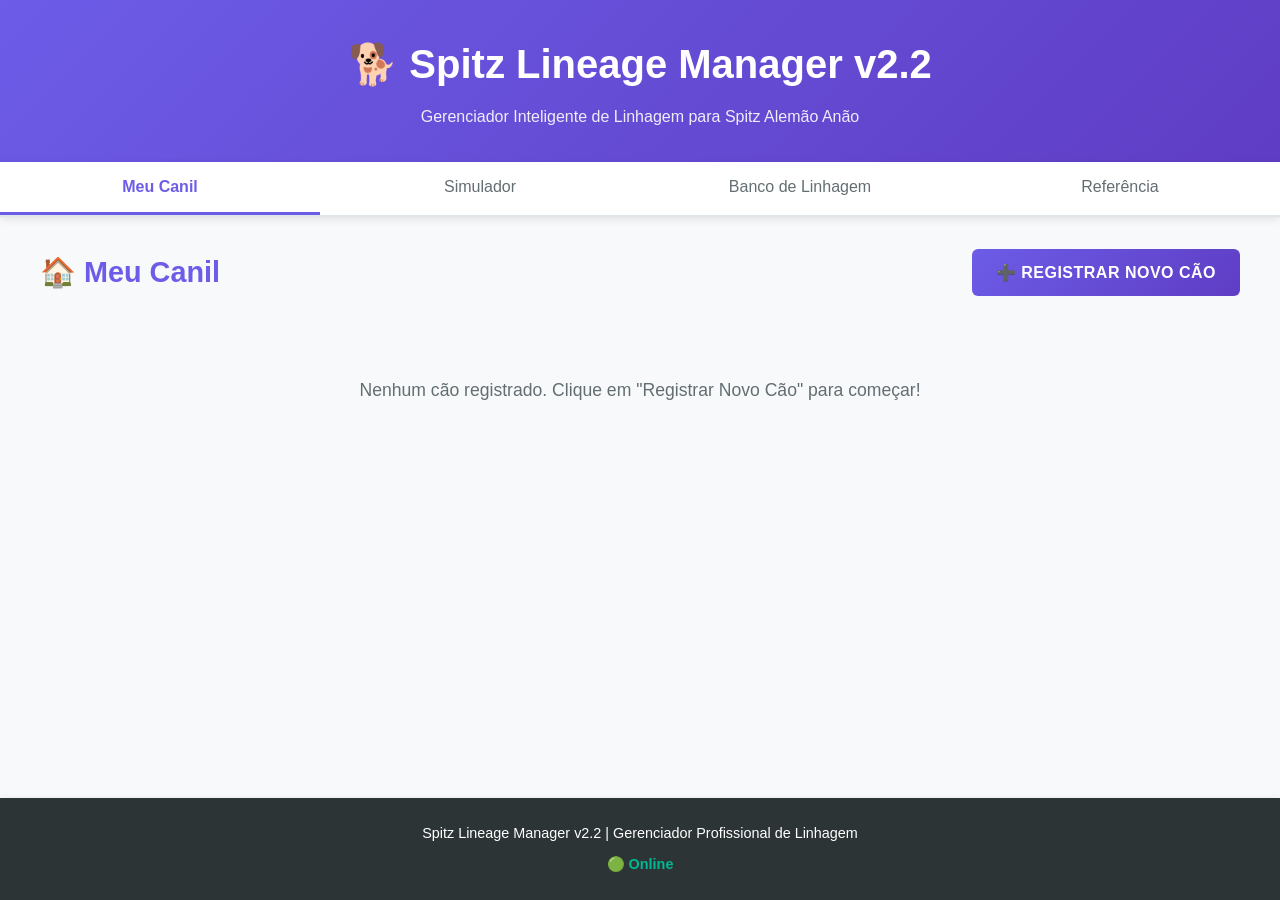
==== commit 4b763b7c: "Add files via upload" ====
--- a/index.html
+++ b/index.html
@@ -5,7 +5,7 @@
     <meta name="viewport" content="width=device-width, initial-scale=1.0">
     <meta name="theme-color" content="#6C5CE7">
     <meta name="description" content="Gerenciador de Linhagem de Spitz Alemão Anão">
-    <title>Spitz Lineage Manager</title>
+    <title>Spitz Lineage Manager v2.2</title>
     <link rel="manifest" href="manifest.json">
     <link rel="icon" href="data:image/svg+xml,<svg xmlns='http://www.w3.org/2000/svg' viewBox='0 0 192 192'><rect fill='%236C5CE7' width='192' height='192'/><text x='50%' y='50%' dominant-baseline='middle' text-anchor='middle' font-size='120' fill='white' font-weight='bold'>🐕</text></svg>">
     <link rel="apple-touch-icon" href="data:image/svg+xml,<svg xmlns='http://www.w3.org/2000/svg' viewBox='0 0 192 192'><rect fill='%236C5CE7' width='192' height='192'/><text x='50%' y='50%' dominant-baseline='middle' text-anchor='middle' font-size='120' fill='white' font-weight='bold'>🐕</text></svg>">
@@ -15,7 +15,7 @@
     <div class="container">
         <!-- Header -->
         <header class="header">
-            <h1 class="title">🐕 Spitz Lineage Manager</h1>
+            <h1 class="title">🐕 Spitz Lineage Manager v2.2</h1>
             <p class="subtitle">Gerenciador Inteligente de Linhagem para Spitz Alemão Anão</p>
         </header>
 
@@ -113,6 +113,16 @@
                                         </select>
                                     </div>
 
+                                    <!-- Atalhos de Cor -->
+                                    <div class="color-shortcuts">
+                                        <label>Atalhos Rápidos:</label>
+                                        <div class="shortcut-buttons">
+                                            <button type="button" class="btn-shortcut" onclick="applyColorShortcut('beaver')">Beaver</button>
+                                            <button type="button" class="btn-shortcut" onclick="applyColorShortcut('chocolate_tan')">Chocolate Tan</button>
+                                            <button type="button" class="btn-shortcut" onclick="applyColorShortcut('merle_blue')">Blue Merle</button>
+                                        </div>
+                                    </div>
+
                                     <div class="form-row">
                                         <div class="form-group">
                                             <label for="dogDilution">Diluição:</label>
@@ -125,15 +135,17 @@
 
                                         <div class="form-group">
                                             <label for="dogMarking">Marcação:</label>
-                                            <select id="dogMarking" required>
+                                            <select id="dogMarking" required onchange="updateMarkingDescription()">
                                                 <option value="">Selecione...</option>
                                                 <option value="solido">Sólido</option>
                                                 <option value="sable">Sable</option>
-                                                <option value="tan_points">Tan Points</option>
-                                                <option value="particolor">Particolor (Piebald)</option>
-                                                <option value="irlandesa">Mancha Irlandesa</option>
+                                                <option value="tan_points">Tan Points (Fogo)</option>
+                                                <option value="particolor">Particolor (Piebald/Manchas Brancas)</option>
+                                                <option value="tricolor">Tricolor (Tan Points + Particolor)</option>
+                                                <option value="irish_setter">Mancha Irlandesa</option>
                                                 <option value="branco_extremo">Branco Extremo</option>
                                             </select>
+                                            <div id="markingDescription" class="marking-description" style="display: none;"></div>
                                         </div>
                                     </div>
 
@@ -193,24 +205,15 @@
                                     </div>
                                 </fieldset>
 
-                                <!-- Histórico de Cores -->
+                                <!-- Histórico de Cores - NOVO: Checkboxes em vez de Select -->
                                 <fieldset>
-                                    <legend>🎨 Histórico de Cores Produzidas</legend>
+                                    <legend>Histórico de Cores Produzidas (PRIORIDADE MÁXIMA)</legend>
                                     <p style="font-size: 0.9rem; color: var(--text-light); margin-bottom: 1rem;">
-                                        Se este cão já produziu filhotes, registre as cores para refinar o genótipo.
+                                        ⭐ Se este cão já produziu filhotes, selecione as cores abaixo. O sistema usará essas informações para refinar o genótipo (tem PRIORIDADE sobre o pedigree).
                                     </p>
                                     
-                                    <div class="form-group">
-                                        <label for="dogProvenColors">Cores de Filhotes Produzidos:</label>
-                                        <select id="dogProvenColors" multiple size="4">
-                                            <option value="preto">Preto</option>
-                                            <option value="chocolate">Chocolate</option>
-                                            <option value="laranja">Laranja</option>
-                                            <option value="creme">Creme</option>
-                                            <option value="branco">Branco</option>
-                                            <option value="merle">Merle</option>
-                                        </select>
-                                        <small>Segure Ctrl/Cmd para selecionar múltiplas opções</small>
+                                    <div class="proven-colors-chips" id="provenColorsChips">
+                                        <!-- Chips serão gerados via JavaScript -->
                                     </div>
                                 </fieldset>
                             </form>
@@ -504,6 +507,34 @@
                             <li><strong>Pais:</strong> 50% de chance de passar um gene</li>
                             <li><strong>Avós:</strong> 25% de chance</li>
                             <li><strong>Bisavós:</strong> 12,5% de chance</li>
+                        </ul>
+                    </div>
+
+                    <div class="reference-section">
+                        <h3>🌟 TRICOLOR: Loci Independentes</h3>
+                        <p>
+                            <strong>Tricolor combina dois padrões independentes:</strong>
+                        </p>
+                        <ul>
+                            <li><strong>Locus A (Tan Points):</strong> Marcações de "fogo" (sobrancelhas, bochechas, patas) - genótipo at/at</li>
+                            <li><strong>Locus S (Particolor):</strong> Manchas brancas sobre cor base - genótipo sp/sp</li>
+                            <li><strong>Resultado Visual:</strong> Um cão com ambas as características é visualmente Tricolor</li>
+                        </ul>
+                    </div>
+
+                    <div class="reference-section">
+                        <h3>🌟 PRIORIDADE: Histórico de Cores</h3>
+                        <p>
+                            <strong>Se um cão já produziu filhotes de uma cor específica, o sistema força o genótipo correspondente, superando o pedigree!</strong>
+                        </p>
+                        <ul>
+                            <li>✓ Produziu Chocolate → Genótipo: B/b</li>
+                            <li>✓ Produziu Beaver → Genótipo: B/b, D/d</li>
+                            <li>✓ Produziu Creme/Branco → Genótipo: E/e</li>
+                            <li>✓ Produziu Merle → Genótipo: M/m</li>
+                            <li>✓ Produziu Tan Points → Genótipo Locus A: at/at</li>
+                            <li>✓ Produziu Particolor → Genótipo Locus S: sp/sp</li>
+                            <li>✓ Produziu Tricolor → Genótipo Locus A: at/at + Locus S: sp/sp</li>
                         </ul>
                     </div>
 
@@ -538,7 +569,7 @@
                         <ul>
                             <li><strong>Ay:</strong> Sable (Dominante)</li>
                             <li><strong>Aw:</strong> Wolf Sable</li>
-                            <li><strong>at:</strong> Tan Points</li>
+                            <li><strong>at:</strong> Tan Points (Fogo)</li>
                             <li><strong>a:</strong> Preto Recessivo</li>
                         </ul>
                     </div>
@@ -600,8 +631,8 @@
                         <h3>Locus S - Spotting (Marcação)</h3>
                         <ul>
                             <li><strong>S:</strong> Sólido (Dominante)</li>
-                            <li><strong>si:</strong> Irlandês</li>
-                            <li><strong>sp:</strong> Piebald/Parti</li>
+                            <li><strong>si:</strong> Irlandês (Mancha Irlandesa)</li>
+                            <li><strong>sp:</strong> Piebald/Particolor (Manchas Brancas)</li>
                             <li><strong>sw:</strong> Branco Extremo (Recessivo)</li>
                         </ul>
                     </div>
@@ -632,7 +663,7 @@
 
         <!-- Footer -->
         <footer class="footer">
-            <p>Spitz Lineage Manager v2.0 | Gerenciador Profissional de Linhagem</p>
+            <p>Spitz Lineage Manager v2.2 | Gerenciador Profissional de Linhagem</p>
             <p id="offlineStatus"></p>
         </footer>
     </div>
--- a/style.css
+++ b/style.css
@@ -228,6 +228,125 @@
     color: white;
 }
 
+.btn-secondary {
+    background: var(--secondary-color);
+    color: white;
+    padding: 0.75rem 1.5rem;
+    border: none;
+    border-radius: 6px;
+    font-weight: 600;
+    cursor: pointer;
+    transition: all 0.3s ease;
+    font-size: 0.9rem;
+    width: 100%;
+}
+
+.btn-secondary:hover {
+    opacity: 0.9;
+    transform: translateY(-2px);
+}
+
+/* ========== ATALHOS DE COR (NOVO v2.2) ========== */
+.color-shortcuts {
+    background: linear-gradient(135deg, rgba(0, 184, 148, 0.1) 0%, rgba(108, 92, 231, 0.1) 100%);
+    border: 1px solid var(--border-color);
+    border-radius: 8px;
+    padding: 1rem;
+    margin: 1rem 0;
+}
+
+.color-shortcuts label {
+    display: block;
+    font-weight: 600;
+    margin-bottom: 0.75rem;
+    color: var(--primary-color);
+}
+
+.shortcut-buttons {
+    display: flex;
+    gap: 0.5rem;
+    flex-wrap: wrap;
+}
+
+.btn-shortcut {
+    background: linear-gradient(135deg, var(--secondary-color) 0%, #00A377 100%);
+    color: white;
+    padding: 0.6rem 1.2rem;
+    border: none;
+    border-radius: 6px;
+    font-weight: 600;
+    cursor: pointer;
+    font-size: 0.9rem;
+    transition: all 0.3s ease;
+}
+
+.btn-shortcut:hover {
+    transform: scale(1.05);
+    box-shadow: var(--shadow);
+}
+
+.btn-shortcut:active {
+    transform: scale(0.98);
+}
+
+/* ========== CHIPS DE CORES (NOVO v2.2 - Mobile Friendly) ========== */
+.proven-colors-chips {
+    padding: 1rem;
+    background: var(--bg-color);
+    border-radius: 8px;
+    border: 1px solid var(--border-color);
+}
+
+.chips-grid {
+    display: grid;
+    grid-template-columns: repeat(auto-fill, minmax(150px, 1fr));
+    gap: 0.75rem;
+}
+
+.chip-label {
+    display: flex;
+    align-items: center;
+    gap: 0.5rem;
+    padding: 0.75rem;
+    background: var(--card-bg);
+    border: 2px solid var(--border-color);
+    border-radius: 20px;
+    cursor: pointer;
+    transition: all 0.3s ease;
+    user-select: none;
+}
+
+.chip-label:hover {
+    border-color: var(--primary-color);
+    background: rgba(108, 92, 231, 0.05);
+}
+
+.chip-input {
+    width: 18px;
+    height: 18px;
+    cursor: pointer;
+    accent-color: var(--primary-color);
+    margin: 0;
+}
+
+.chip-input:checked + .chip-text {
+    color: var(--primary-color);
+    font-weight: 600;
+}
+
+.chip-label:has(.chip-input:checked) {
+    background: rgba(108, 92, 231, 0.15);
+    border-color: var(--primary-color);
+    box-shadow: 0 0 0 3px rgba(108, 92, 231, 0.1);
+}
+
+.chip-text {
+    font-size: 0.9rem;
+    font-weight: 500;
+    color: var(--text-color);
+    transition: all 0.3s ease;
+}
+
 /* ========== KENNEL MANAGEMENT ========== */
 .kennel-container {
     max-width: 1200px;
@@ -448,6 +567,21 @@
 
 .dog-proven-colors strong {
     color: var(--secondary-color);
+}
+
+.dog-carrier-status {
+    background: rgba(255, 193, 7, 0.1);
+    border-left: 3px solid #FFC107;
+    padding: 1rem;
+    border-radius: 6px;
+    margin-bottom: 1rem;
+    font-size: 0.9rem;
+}
+
+.dog-carrier-status strong {
+    color: #FFC107;
+    display: block;
+    margin-bottom: 0.5rem;
 }
 
 .dog-genotype-display {
@@ -603,6 +737,29 @@
     line-height: 1.4;
 }
 
+/* ========== MARKING DESCRIPTION (NOVO v2.2) ========== */
+.marking-description {
+    background: linear-gradient(135deg, rgba(108, 92, 231, 0.1) 0%, rgba(0, 184, 148, 0.05) 100%);
+    border-left: 3px solid var(--primary-color);
+    padding: 0.75rem;
+    border-radius: 4px;
+    font-size: 0.85rem;
+    color: var(--text-color);
+    line-height: 1.4;
+    animation: slideInDown 0.3s ease;
+}
+
+@keyframes slideInDown {
+  from {
+    opacity: 0;
+    transform: translateY(-10px);
+  }
+  to {
+    opacity: 1;
+    transform: translateY(0);
+  }
+}
+
 /* ========== RESULTS CONTAINER ========== */
 .results-container {
     max-width: 1000px;
@@ -732,6 +889,12 @@
     color: var(--primary-color);
     font-weight: 500;
     text-align: right;
+}
+
+.phenotype-item.tricolor {
+    background: linear-gradient(90deg, rgba(255, 0, 0, 0.1), rgba(0, 0, 0, 0.1), rgba(255, 255, 255, 0.2));
+    border-left: 4px solid #FF6B6B;
+    font-weight: 600;
 }
 
 .puppy-genotype {
@@ -1096,6 +1259,10 @@
         min-width: 160px;
         width: 180px;
     }
+
+    .chips-grid {
+        grid-template-columns: repeat(auto-fill, minmax(130px, 1fr));
+    }
 }
 
 @media (max-width: 768px) {
@@ -1193,6 +1360,18 @@
     .summary-grid {
         grid-template-columns: 1fr;
     }
+
+    .chips-grid {
+        grid-template-columns: repeat(auto-fill, minmax(120px, 1fr));
+    }
+
+    .shortcut-buttons {
+        flex-direction: column;
+    }
+
+    .btn-shortcut {
+        width: 100%;
+    }
 }
 
 @media (max-width: 480px) {
@@ -1289,6 +1468,26 @@
 
     .summary-grid {
         grid-template-columns: 1fr;
+    }
+
+    .chips-grid {
+        grid-template-columns: 1fr;
+    }
+
+    .chip-label {
+        width: 100%;
+    }
+
+    .shortcut-buttons {
+        flex-direction: column;
+    }
+
+    .btn-shortcut {
+        width: 100%;
+    }
+
+    .color-shortcuts {
+        padding: 0.75rem;
     }
 }
 
@@ -1430,272 +1629,56 @@
     font-size: 1rem;
 }
 
-/* ========== SECONDARY BUTTON ========== */
-.btn-secondary {
-    background: var(--secondary-color);
-    color: white;
-    padding: 0.75rem 1.5rem;
-    border: none;
-    border-radius: 6px;
-    font-weight: 600;
-    cursor: pointer;
-    transition: all 0.3s ease;
-    font-size: 0.9rem;
-    width: 100%;
-}
-
-.btn-secondary:hover {
-    opacity: 0.9;
-    transform: translateY(-2px);
-}
-
-/* ========== PEDIGREE TREE VISUALIZATION ========== */
-.pedigree-tree-container {
-    width: 100%;
-    overflow-x: auto;
-    overflow-y: auto;
-    padding: 2rem 1rem;
-    background: linear-gradient(135deg, rgba(108, 92, 231, 0.02) 0%, rgba(0, 184, 148, 0.02) 100%);
-    border-radius: 8px;
-    min-height: 600px;
-    max-height: 80vh;
-    transform-origin: top center;
-    transition: transform 0.2s ease;
-    position: relative;
-}
-
-.tree-root {
-    display: flex;
-    justify-content: center;
-    margin-bottom: 3rem;
-    position: relative;
-    z-index: 50;
-}
-
-.tree-lines {
-    position: relative;
-    width: 100%;
-    min-height: 800px;
-    min-width: 1200px;
-    display: block;
-}
-
-/* Node Styling */
-.tree-node {
-    position: absolute;
-    background: var(--card-bg);
-    border: 2px solid var(--primary-color);
-    border-radius: 8px;
-    padding: 1rem;
-    min-width: 160px;
-    width: 180px;
-    text-align: center;
-    font-size: 0.85rem;
-    line-height: 1.4;
-    color: var(--text-color);
-    box-shadow: var(--shadow);
-    transition: all 0.3s ease;
-    display: flex;
-    flex-direction: column;
-    align-items: center;
-    gap: 0.5rem;
-    left: var(--x);
-    top: var(--y);
-    z-index: 10;
-}
-
-.tree-node:hover {
-    transform: scale(1.05);
-    box-shadow: var(--shadow-lg);
-    border-color: var(--secondary-color);
-    z-index: 20;
-}
-
-.tree-node.current-dog {
-    background: linear-gradient(135deg, var(--primary-color) 0%, var(--primary-dark) 100%);
-    color: white;
-    border-color: var(--primary-dark);
-    font-weight: 700;
-    min-width: 200px;
-    width: 220px;
-    position: absolute;
-    left: 50%;
-    top: 0;
-    transform: translateX(-50%);
-    z-index: 100;
-    box-shadow: 0 8px 24px rgba(108, 92, 231, 0.3);
-}
-
-.tree-node.current-dog:hover {
-    transform: translateX(-50%) scale(1.05);
-}
-
-.tree-node.father-node {
-    border-color: #3498db;
-    background: linear-gradient(135deg, rgba(52, 152, 219, 0.05) 0%, rgba(52, 152, 219, 0.02) 100%);
-}
-
-.tree-node.mother-node {
-    border-color: #e74c3c;
-    background: linear-gradient(135deg, rgba(231, 76, 60, 0.05) 0%, rgba(231, 76, 60, 0.02) 100%);
-}
-
-.node-content {
-    flex: 1;
-    width: 100%;
-}
-
-.node-content strong {
-    display: block;
-    font-weight: 700;
-    margin-bottom: 0.3rem;
-    word-break: break-word;
-}
-
-.node-content small {
-    display: block;
-    font-size: 0.75rem;
-}
-
-/* Expand Button */
-.btn-expand {
-    background: var(--primary-color);
-    color: white;
-    border: none;
-    padding: 0.3rem 0.6rem;
-    border-radius: 4px;
-    cursor: pointer;
-    font-size: 0.8rem;
-    transition: all 0.2s ease;
-    width: 100%;
-}
-
-.btn-expand:hover {
-    background: var(--primary-dark);
-    transform: scale(1.05);
-}
-
-/* Tree Line Connector - SVG Style */
-.tree-line-connector {
-    position: absolute;
-    background: linear-gradient(90deg, var(--primary-color), var(--secondary-color));
-    height: 2px;
-    left: var(--from-x);
-    top: var(--from-y);
-    width: calc(abs(var(--to-x) - var(--from-x)) + 20px);
-    pointer-events: none;
-    z-index: 1;
-}
-
-/* ========== SCROLL BEHAVIOR ========== */
-.pedigree-tree-container {
-    scroll-behavior: smooth;
-}
-
-.pedigree-tree-container::-webkit-scrollbar {
-    height: 10px;
-    width: 10px;
-}
-
-.pedigree-tree-container::-webkit-scrollbar-track {
-    background: var(--bg-color);
-    border-radius: 4px;
-}
-
-.pedigree-tree-container::-webkit-scrollbar-thumb {
-    background: var(--primary-color);
-    border-radius: 4px;
-}
-
-.pedigree-tree-container::-webkit-scrollbar-thumb:hover {
-    background: var(--primary-dark);
-}
-
-.pedigree-tree-container::-webkit-scrollbar-corner {
-    background: var(--bg-color);
-}
-
-/* ========== RESPONSIVE TREE ========== */
-@media (max-width: 1200px) {
-    .tree-lines {
-        min-width: 900px;
-    }
-
-    .tree-node {
-        min-width: 140px;
-        width: 160px;
-        padding: 0.75rem;
-        font-size: 0.8rem;
-    }
-
-    .tree-node.current-dog {
-        min-width: 160px;
-        width: 180px;
-    }
-}
-
+/* ========== RESPONSIVE PEDIGREE BUILDER ========== */
 @media (max-width: 768px) {
-    .pedigree-tree-container {
-        min-height: 500px;
-        max-height: 70vh;
+    .pedigree-tabs {
+        gap: 0.25rem;
+    }
+
+    .pedigree-tab-btn {
+        padding: 0.6rem 1rem;
+        font-size: 0.9rem;
+    }
+
+    .two-column {
+        grid-template-columns: 1fr;
+    }
+
+    .grandparents-grid {
+        grid-template-columns: repeat(2, 1fr);
+    }
+
+    .parent-section {
         padding: 1rem;
     }
-
-    .tree-lines {
-        min-width: 700px;
-    }
-
-    .tree-node {
-        min-width: 130px;
-        width: 150px;
-        padding: 0.6rem;
-        font-size: 0.75rem;
-    }
-
-    .tree-node.current-dog {
-        min-width: 140px;
-        width: 160px;
-    }
-
-    .btn-expand {
-        padding: 0.2rem 0.4rem;
-        font-size: 0.7rem;
-    }
 }
 
 @media (max-width: 480px) {
-    .pedigree-tree-container {
-        min-height: 400px;
-        max-height: 60vh;
-        padding: 0.75rem;
-    }
-
-    .tree-lines {
-        min-width: 500px;
-    }
-
-    .tree-node {
-        min-width: 110px;
-        width: 130px;
-        padding: 0.5rem;
-        font-size: 0.7rem;
-    }
-
-    .tree-node.current-dog {
-        min-width: 120px;
-        width: 140px;
-    }
-
-    .tree-node:hover {
-        transform: scale(1.02);
-    }
-
-    .tree-node.current-dog:hover {
-        transform: translateX(-50%) scale(1.02);
-    }
-
-    .btn-expand {
-        padding: 0.15rem 0.3rem;
-        font-size: 0.65rem;
+    .pedigree-tabs {
+        flex-direction: column;
+    }
+
+    .pedigree-tab-btn {
+        width: 100%;
+        text-align: left;
+        bottom: 0;
+        border-bottom: none;
+        border-left: 3px solid transparent;
+        margin-left: -1rem;
+        padding-left: 1.5rem;
+    }
+
+    .pedigree-tab-btn.active {
+        border-bottom: none;
+        border-left-color: var(--primary-color);
+    }
+
+    .grandparents-grid {
+        grid-template-columns: 1fr;
+    }
+
+    .parent-section,
+    .grandparent-section {
+        padding: 1rem;
     }
 }
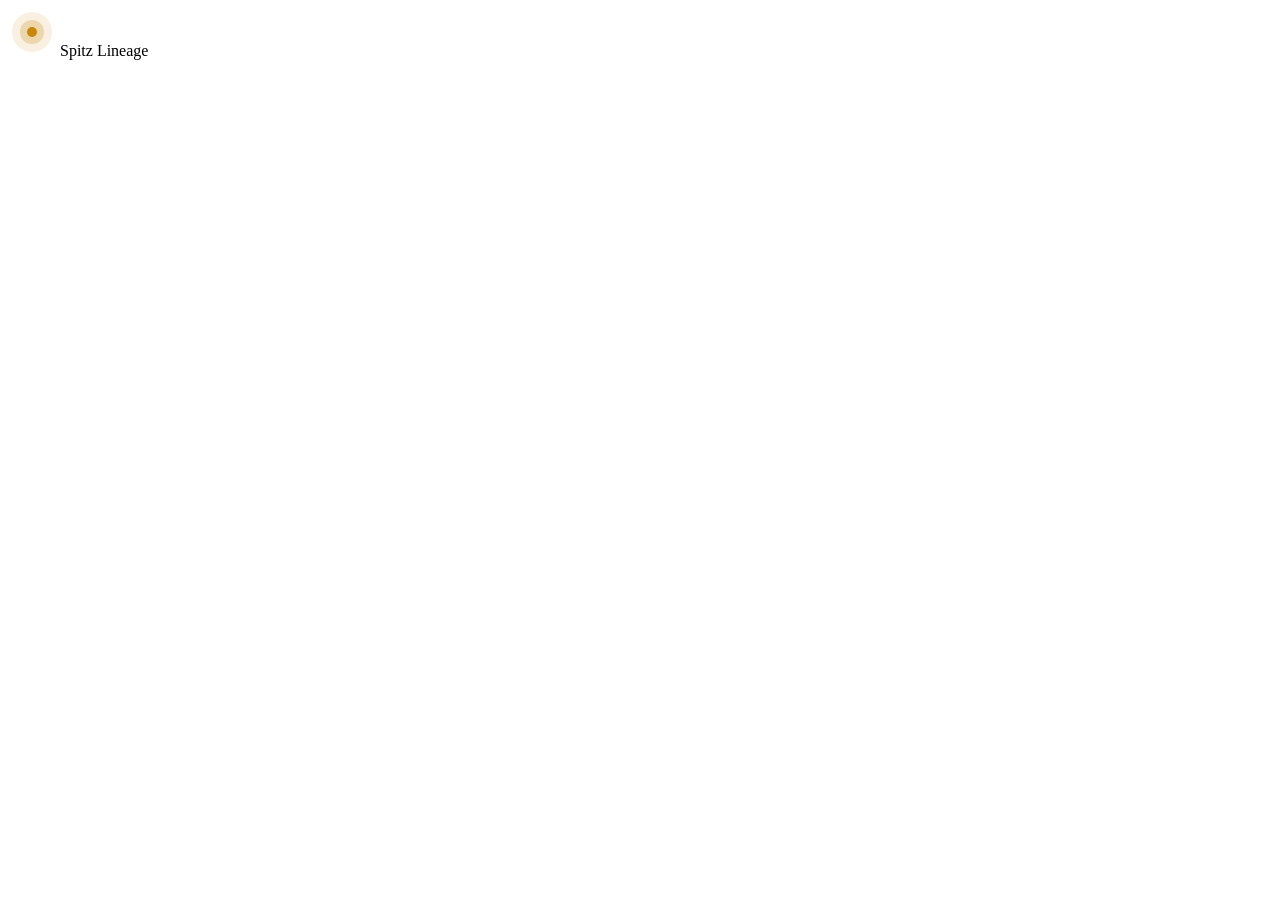
==== commit 8a71493c: "Add files via upload" ====
--- a/index.html
+++ b/index.html
@@ -1,685 +1,45 @@
-<!DOCTYPE html>
-<html lang="pt-BR">
-<head>
-    <meta charset="UTF-8">
-    <meta name="viewport" content="width=device-width, initial-scale=1.0">
-    <meta name="theme-color" content="#6C5CE7">
-    <meta name="description" content="Gerenciador de Linhagem de Spitz Alemão Anão">
-    <title>Spitz Lineage Manager v2.2</title>
-    <link rel="manifest" href="manifest.json">
-    <link rel="icon" href="data:image/svg+xml,<svg xmlns='http://www.w3.org/2000/svg' viewBox='0 0 192 192'><rect fill='%236C5CE7' width='192' height='192'/><text x='50%' y='50%' dominant-baseline='middle' text-anchor='middle' font-size='120' fill='white' font-weight='bold'>🐕</text></svg>">
-    <link rel="apple-touch-icon" href="data:image/svg+xml,<svg xmlns='http://www.w3.org/2000/svg' viewBox='0 0 192 192'><rect fill='%236C5CE7' width='192' height='192'/><text x='50%' y='50%' dominant-baseline='middle' text-anchor='middle' font-size='120' fill='white' font-weight='bold'>🐕</text></svg>">
-    <link rel="stylesheet" href="style.css">
-</head>
-<body>
-    <div class="container">
-        <!-- Header -->
-        <header class="header">
-            <h1 class="title">🐕 Spitz Lineage Manager v2.2</h1>
-            <p class="subtitle">Gerenciador Inteligente de Linhagem para Spitz Alemão Anão</p>
-        </header>
-
-        <!-- Navigation Tabs -->
-        <nav class="tabs">
-            <button class="tab-btn active" data-tab="kennel">Meu Canil</button>
-            <button class="tab-btn" data-tab="simulator">Simulador</button>
-            <button class="tab-btn" data-tab="database">Banco de Linhagem</button>
-            <button class="tab-btn" data-tab="reference">Referência</button>
-        </nav>
-
-        <!-- Main Content -->
-        <main class="content">
-            <!-- Tab 1: Meu Canil -->
-            <section id="kennel" class="tab-content active">
-                <div class="kennel-container">
-                    <div class="kennel-header">
-                        <h2>🏠 Meu Canil</h2>
-                        <button class="btn-primary" onclick="toggleRegisterDog()">➕ Registrar Novo Cão</button>
-                    </div>
-
-                    <!-- Register/Edit Dog Form with Pedigree Builder -->
-                    <div id="registerDogForm" class="register-form" style="display: none;">
-                        <h3>Registrar/Editar Cão - Construtor de Árvore Genealógica</h3>
-                        
-                        <!-- Pedigree Builder Tabs -->
-                        <div class="pedigree-tabs">
-                            <button class="pedigree-tab-btn active" data-pedigree-tab="puppy" onclick="switchPedigreeTab('puppy')">
-                                1️⃣ Filhote
-                            </button>
-                            <button class="pedigree-tab-btn" data-pedigree-tab="parents" onclick="switchPedigreeTab('parents')">
-                                2️⃣ Pais
-                            </button>
-                            <button class="pedigree-tab-btn" data-pedigree-tab="grandparents" onclick="switchPedigreeTab('grandparents')">
-                                3️⃣ Avós
-                            </button>
-                        </div>
-
-                        <!-- Tab: Puppy Data -->
-                        <div class="pedigree-tab-content active" id="puppyTab">
-                            <form id="newDogForm">
-                                <input type="hidden" id="dogId">
-
-                                <!-- Informações Básicas -->
-                                <fieldset>
-                                    <legend>📋 Informações Básicas do Filhote</legend>
-                                    
-                                    <div class="form-group">
-                                        <label for="dogName">Nome do Cão:</label>
-                                        <input type="text" id="dogName" required placeholder="Ex: Rex">
-                                    </div>
-
-                                    <div class="form-row">
-                                        <div class="form-group">
-                                            <label for="dogSex">Sexo:</label>
-                                            <select id="dogSex" required>
-                                                <option value="">Selecione...</option>
-                                                <option value="M">Macho ♂</option>
-                                                <option value="F">Fêmea ♀</option>
-                                            </select>
-                                        </div>
-
-                                        <div class="form-group">
-                                            <label>
-                                                <input type="checkbox" id="dogBelongsToMe" checked>
-                                                Este cão pertence ao meu canil
-                                            </label>
-                                        </div>
-                                    </div>
-
-                                    <div class="form-group">
-                                        <label for="dogCoat">Pelagem:</label>
-                                        <select id="dogCoat" required>
-                                            <option value="">Selecione...</option>
-                                            <option value="curta">Curta (Padrão)</option>
-                                            <option value="longa">Longa / Abundante</option>
-                                        </select>
-                                    </div>
-                                </fieldset>
-
-                                <!-- Características Fenotípicas -->
-                                <fieldset>
-                                    <legend>🎨 Características Fenotípicas</legend>
-                                    
-                                    <div class="form-group">
-                                        <label for="dogBaseColor">Coloração Base:</label>
-                                        <select id="dogBaseColor" required onchange="updateDogMaskVisibility(); updateDogIntensityLabel()">
-                                            <option value="">Selecione...</option>
-                                            <option value="preto">Preto</option>
-                                            <option value="chocolate">Chocolate</option>
-                                            <option value="laranja">Laranja / Vermelho</option>
-                                            <option value="creme">Creme</option>
-                                            <option value="branco">Branco</option>
-                                            <option value="wolf_sable">Wolf Sable (Agouti)</option>
-                                        </select>
-                                    </div>
-
-                                    <!-- Atalhos de Cor -->
-                                    <div class="color-shortcuts">
-                                        <label>Atalhos Rápidos:</label>
-                                        <div class="shortcut-buttons">
-                                            <button type="button" class="btn-shortcut" onclick="applyColorShortcut('beaver')">Beaver</button>
-                                            <button type="button" class="btn-shortcut" onclick="applyColorShortcut('chocolate_tan')">Chocolate Tan</button>
-                                            <button type="button" class="btn-shortcut" onclick="applyColorShortcut('merle_blue')">Blue Merle</button>
-                                        </div>
-                                    </div>
-
-                                    <div class="form-row">
-                                        <div class="form-group">
-                                            <label for="dogDilution">Diluição:</label>
-                                            <select id="dogDilution" required>
-                                                <option value="">Selecione...</option>
-                                                <option value="densa">Densa (Não diluído)</option>
-                                                <option value="diluida">Diluída (Azul / Lilac)</option>
-                                            </select>
-                                        </div>
-
-                                        <div class="form-group">
-                                            <label for="dogMarking">Marcação:</label>
-                                            <select id="dogMarking" required onchange="updateMarkingDescription()">
-                                                <option value="">Selecione...</option>
-                                                <option value="solido">Sólido</option>
-                                                <option value="sable">Sable</option>
-                                                <option value="tan_points">Tan Points (Fogo)</option>
-                                                <option value="particolor">Particolor (Piebald/Manchas Brancas)</option>
-                                                <option value="tricolor">Tricolor (Tan Points + Particolor)</option>
-                                                <option value="irish_setter">Mancha Irlandesa</option>
-                                                <option value="branco_extremo">Branco Extremo</option>
-                                            </select>
-                                            <div id="markingDescription" class="marking-description" style="display: none;"></div>
-                                        </div>
-                                    </div>
-
-                                    <div class="form-group" id="dogMaskGroup" style="display: none;">
-                                        <label for="dogMask">Máscara:</label>
-                                        <select id="dogMask">
-                                            <option value="">Selecione...</option>
-                                            <option value="sem_mascara">Sem Máscara</option>
-                                            <option value="mascara_negra">Com Máscara Negra</option>
-                                        </select>
-                                    </div>
-
-                                    <div class="form-group" id="dogIntensityGroup">
-                                        <label for="dogIntensity">Intensidade:</label>
-                                        <select id="dogIntensity" required>
-                                            <option value="">Selecione...</option>
-                                            <option value="vermelho_intenso">Vermelho Intenso</option>
-                                            <option value="laranja_padrao">Laranja Padrão</option>
-                                            <option value="creme_branco">Creme / Branco</option>
-                                        </select>
-                                        <div class="field-hint" id="dogIntensityHint" style="display: none;">
-                                            ℹ️ A intensidade está oculta pela cor base.
-                                        </div>
-                                    </div>
-
-                                    <div class="form-row">
-                                        <div class="form-group">
-                                            <label for="dogMerle">Marmoreio:</label>
-                                            <select id="dogMerle" required>
-                                                <option value="">Selecione...</option>
-                                                <option value="nao">Sem Merle (Sólido)</option>
-                                                <option value="merle">Merle Padrão</option>
-                                                <option value="harlequin">Harlequin Merle</option>
-                                                <option value="oculto">Merle Oculto / Cripto</option>
-                                            </select>
-                                        </div>
-
-                                        <div class="form-group">
-                                            <label for="dogNose">Trufagem:</label>
-                                            <select id="dogNose" required>
-                                                <option value="">Selecione...</option>
-                                                <option value="preta">Preta</option>
-                                                <option value="marrom">Marrom</option>
-                                                <option value="azul">Azul (Cinza)</option>
-                                                <option value="lilas_beaver">Lilás / Beaver</option>
-                                            </select>
-                                        </div>
-                                    </div>
-
-                                    <div class="form-group">
-                                        <label for="dogTicking">Pigmentação:</label>
-                                        <select id="dogTicking" required>
-                                            <option value="">Selecione...</option>
-                                            <option value="sem_pintas">Sem Pintas</option>
-                                            <option value="com_pintas">Com Pintas / Sardas</option>
-                                        </select>
-                                    </div>
-                                </fieldset>
-
-                                <!-- Histórico de Cores - NOVO: Checkboxes em vez de Select -->
-                                <fieldset>
-                                    <legend>Histórico de Cores Produzidas (PRIORIDADE MÁXIMA)</legend>
-                                    <p style="font-size: 0.9rem; color: var(--text-light); margin-bottom: 1rem;">
-                                        ⭐ Se este cão já produziu filhotes, selecione as cores abaixo. O sistema usará essas informações para refinar o genótipo (tem PRIORIDADE sobre o pedigree).
-                                    </p>
-                                    
-                                    <div class="proven-colors-chips" id="provenColorsChips">
-                                        <!-- Chips serão gerados via JavaScript -->
-                                    </div>
-                                </fieldset>
-                            </form>
-                        </div>
-
-                        <!-- Tab: Parents Data -->
-                        <div class="pedigree-tab-content" id="parentsTab">
-                            <h4>Registrar ou Selecionar Pais</h4>
-                            
-                            <div class="two-column">
-                                <!-- Father -->
-                                <div class="parent-section">
-                                    <h5>🔵 Pai</h5>
-                                    
-                                    <div class="parent-selection">
-                                        <label>O pai já está cadastrado?</label>
-                                        <div class="radio-group">
-                                            <label>
-                                                <input type="radio" name="fatherSource" value="existing" onchange="toggleFatherMode('existing')" checked>
-                                                Selecionar do canil
-                                            </label>
-                                            <label>
-                                                <input type="radio" name="fatherSource" value="new" onchange="toggleFatherMode('new')">
-                                                Registrar novo
-                                            </label>
-                                        </div>
-                                    </div>
-
-                                    <!-- Existing Father -->
-                                    <div id="existingFatherSection">
-                                        <div class="form-group">
-                                            <label for="dogFatherName">Selecione o Pai:</label>
-                                            <input type="text" id="dogFatherName" placeholder="Digite o nome do pai" autocomplete="off">
-                                            <div id="fatherSuggestions" class="suggestions-list" style="display: none;"></div>
-                                        </div>
-
-                                        <div id="fatherDataContainer" style="display: none; background: rgba(108, 92, 231, 0.05); padding: 1rem; border-radius: 6px; margin-bottom: 1rem;">
-                                            <p><strong>Dados do Pai:</strong> <span id="fatherDataDisplay"></span></p>
-                                        </div>
-                                    </div>
-
-                                    <!-- New Father Form -->
-                                    <div id="newFatherSection" style="display: none;">
-                                        <fieldset>
-                                            <legend>Dados do Novo Pai</legend>
-                                            <div class="form-group">
-                                                <label for="newFatherName">Nome:</label>
-                                                <input type="text" id="newFatherName" placeholder="Nome do pai">
-                                            </div>
-                                            <div class="form-group">
-                                                <label for="newFatherColor">Cor Base:</label>
-                                                <select id="newFatherColor">
-                                                    <option value="">Selecione...</option>
-                                                    <option value="preto">Preto</option>
-                                                    <option value="chocolate">Chocolate</option>
-                                                    <option value="laranja">Laranja</option>
-                                                    <option value="creme">Creme</option>
-                                                    <option value="branco">Branco</option>
-                                                    <option value="wolf_sable">Wolf Sable</option>
-                                                </select>
-                                            </div>
-                                            <button type="button" class="btn-secondary" onclick="createNewParent('father')">Criar Pai</button>
-                                        </fieldset>
-                                    </div>
-                                </div>
-
-                                <!-- Mother -->
-                                <div class="parent-section">
-                                    <h5>🔴 Mãe</h5>
-                                    
-                                    <div class="parent-selection">
-                                        <label>A mãe já está cadastrada?</label>
-                                        <div class="radio-group">
-                                            <label>
-                                                <input type="radio" name="motherSource" value="existing" onchange="toggleMotherMode('existing')" checked>
-                                                Selecionar do canil
-                                            </label>
-                                            <label>
-                                                <input type="radio" name="motherSource" value="new" onchange="toggleMotherMode('new')">
-                                                Registrar novo
-                                            </label>
-                                        </div>
-                                    </div>
-
-                                    <!-- Existing Mother -->
-                                    <div id="existingMotherSection">
-                                        <div class="form-group">
-                                            <label for="dogMotherName">Selecione a Mãe:</label>
-                                            <input type="text" id="dogMotherName" placeholder="Digite o nome da mãe" autocomplete="off">
-                                            <div id="motherSuggestions" class="suggestions-list" style="display: none;"></div>
-                                        </div>
-
-                                        <div id="motherDataContainer" style="display: none; background: rgba(108, 92, 231, 0.05); padding: 1rem; border-radius: 6px; margin-bottom: 1rem;">
-                                            <p><strong>Dados da Mãe:</strong> <span id="motherDataDisplay"></span></p>
-                                        </div>
-                                    </div>
-
-                                    <!-- New Mother Form -->
-                                    <div id="newMotherSection" style="display: none;">
-                                        <fieldset>
-                                            <legend>Dados da Nova Mãe</legend>
-                                            <div class="form-group">
-                                                <label for="newMotherName">Nome:</label>
-                                                <input type="text" id="newMotherName" placeholder="Nome da mãe">
-                                            </div>
-                                            <div class="form-group">
-                                                <label for="newMotherColor">Cor Base:</label>
-                                                <select id="newMotherColor">
-                                                    <option value="">Selecione...</option>
-                                                    <option value="preto">Preto</option>
-                                                    <option value="chocolate">Chocolate</option>
-                                                    <option value="laranja">Laranja</option>
-                                                    <option value="creme">Creme</option>
-                                                    <option value="branco">Branco</option>
-                                                    <option value="wolf_sable">Wolf Sable</option>
-                                                </select>
-                                            </div>
-                                            <button type="button" class="btn-secondary" onclick="createNewParent('mother')">Criar Mãe</button>
-                                        </fieldset>
-                                    </div>
-                                </div>
-                            </div>
-                        </div>
-
-                        <!-- Tab: Grandparents Data -->
-                        <div class="pedigree-tab-content" id="grandparentsTab">
-                            <h4>Avós do Filhote</h4>
-                            <p style="color: var(--text-light); margin-bottom: 1.5rem;">
-                                Complete a árvore genealógica registrando os avós paternos e maternos.
-                            </p>
-
-                            <div class="grandparents-grid">
-                                <!-- Paternal Grandfather -->
-                                <div class="grandparent-section">
-                                    <h5>👴 Avô Paterno</h5>
-                                    <input type="text" id="grandparentPGF" placeholder="Nome" class="quick-input">
-                                    <select id="grandparentPGFColor" class="quick-select">
-                                        <option value="">Cor...</option>
-                                        <option value="preto">Preto</option>
-                                        <option value="chocolate">Chocolate</option>
-                                        <option value="laranja">Laranja</option>
-                                        <option value="creme">Creme</option>
-                                    </select>
-                                </div>
-
-                                <!-- Paternal Grandmother -->
-                                <div class="grandparent-section">
-                                    <h5>👵 Avó Paterna</h5>
-                                    <input type="text" id="grandparentPGM" placeholder="Nome" class="quick-input">
-                                    <select id="grandparentPGMColor" class="quick-select">
-                                        <option value="">Cor...</option>
-                                        <option value="preto">Preto</option>
-                                        <option value="chocolate">Chocolate</option>
-                                        <option value="laranja">Laranja</option>
-                                        <option value="creme">Creme</option>
-                                    </select>
-                                </div>
-
-                                <!-- Maternal Grandfather -->
-                                <div class="grandparent-section">
-                                    <h5>👴 Avô Materno</h5>
-                                    <input type="text" id="grandparentMGF" placeholder="Nome" class="quick-input">
-                                    <select id="grandparentMGFColor" class="quick-select">
-                                        <option value="">Cor...</option>
-                                        <option value="preto">Preto</option>
-                                        <option value="chocolate">Chocolate</option>
-                                        <option value="laranja">Laranja</option>
-                                        <option value="creme">Creme</option>
-                                    </select>
-                                </div>
-
-                                <!-- Maternal Grandmother -->
-                                <div class="grandparent-section">
-                                    <h5>👵 Avó Materna</h5>
-                                    <input type="text" id="grandparentMGM" placeholder="Nome" class="quick-input">
-                                    <select id="grandparentMGMColor" class="quick-select">
-                                        <option value="">Cor...</option>
-                                        <option value="preto">Preto</option>
-                                        <option value="chocolate">Chocolate</option>
-                                        <option value="laranja">Laranja</option>
-                                        <option value="creme">Creme</option>
-                                    </select>
-                                </div>
-                            </div>
-                        </div>
-
-                        <!-- Form Actions -->
-                        <div class="form-actions">
-                            <button type="button" class="btn-primary" onclick="saveDogWithPedigree()">✓ Salvar Cão e Árvore</button>
-                            <button type="button" class="btn-reset" onclick="toggleRegisterDog()">✕ Cancelar</button>
-                        </div>
-                    </div>
-
-                    <!-- Kennel List -->
-                    <div id="kennelList" class="kennel-list">
-                        <p class="placeholder">Nenhum cão registrado. Clique em "Registrar Novo Cão" para começar!</p>
-                    </div>
-                </div>
-            </section>
-
-            <!-- Tab 2: Simulador -->
-            <section id="simulator" class="tab-content" style="display: none;">
-                <div class="simulator-container">
-                    <h2>🧬 Simulador de Cruzamento</h2>
-                    
-                    <div class="two-column">
-                        <!-- Father Selection -->
-                        <div class="dog-card">
-                            <h3>🔵 Selecionar Cão Pai</h3>
-                            <div class="form-group">
-                                <label for="selectedFather">Escolha um macho:</label>
-                                <select id="selectedFather" required onchange="updateFatherInfo()">
-                                    <option value="">Selecione um macho...</option>
-                                </select>
-                            </div>
-                            <div id="fatherInfo" class="dog-info" style="display: none;"></div>
-                        </div>
-
-                        <!-- Mother Selection -->
-                        <div class="dog-card">
-                            <h3>🔴 Selecionar Cão Mãe</h3>
-                            <div class="form-group">
-                                <label for="selectedMother">Escolha uma fêmea:</label>
-                                <select id="selectedMother" required onchange="updateMotherInfo()">
-                                    <option value="">Selecione uma fêmea...</option>
-                                </select>
-                            </div>
-                            <div id="motherInfo" class="dog-info" style="display: none;"></div>
-                        </div>
-                    </div>
-
-                    <!-- Simulation Settings -->
-                    <div class="simulation-settings">
-                        <h3>⚙️ Configuração da Simulação</h3>
-                        
-                        <div class="form-group">
-                            <label for="litterSize">Tamanho da Ninhada:</label>
-                            <input type="number" id="litterSize" min="1" max="100" value="20">
-                        </div>
-
-                        <div class="form-group">
-                            <label>
-                                <input type="checkbox" id="showGenotype" checked>
-                                Mostrar Genótipo (Alelos)
-                            </label>
-                        </div>
-
-                        <div class="form-group">
-                            <label>
-                                <input type="checkbox" id="showHealthAlerts" checked>
-                                Mostrar Alertas de Saúde
-                            </label>
-                        </div>
-
-                        <div class="info-box">
-                            <h3>⚠️ Informações Importantes</h3>
-                            <ul>
-                                <li>Simulações baseadas em herança mendeliana</li>
-                                <li>Genótipos calculados com base em pedigree e histórico de cores</li>
-                                <li>Consulte um geneticista canino para cruzamentos críticos</li>
-                            </ul>
-                        </div>
-
-                        <button id="simulateBtn" class="btn-primary" onclick="validateAndSimulate()">▶ Simular Cruzamento</button>
-                    </div>
-                </div>
-            </section>
-
-            <!-- Tab 3: Banco de Linhagem -->
-            <section id="database" class="tab-content" style="display: none;">
-                <div class="database-container">
-                    <h2>📚 Banco de Linhagem</h2>
-                    <p style="color: var(--text-light); margin-bottom: 2rem;">
-                        Cães externos (pais/avós) registrados para compor pedigrees. Estes cães não aparecem na simulação.
-                    </p>
-                    <div id="databaseList" class="dogs-list">
-                        <p class="placeholder">Nenhum cão externo registrado.</p>
-                    </div>
-                </div>
-            </section>
-
-            <!-- Tab 4: Referência -->
-            <section id="reference" class="tab-content" style="display: none;">
-                <div class="reference-container">
-                    <h2>📚 Guia de Referência Genética</h2>
-                    
-                    <div class="reference-section">
-                        <h3>Como Funciona a Herança de Genes Recessivos</h3>
-                        <p><strong>A Regra dos 50%:</strong> O cão herda exatamente um alelo de cada pai.</p>
-                        <ul>
-                            <li><strong>Pais:</strong> 50% de chance de passar um gene</li>
-                            <li><strong>Avós:</strong> 25% de chance</li>
-                            <li><strong>Bisavós:</strong> 12,5% de chance</li>
-                        </ul>
-                    </div>
-
-                    <div class="reference-section">
-                        <h3>🌟 TRICOLOR: Loci Independentes</h3>
-                        <p>
-                            <strong>Tricolor combina dois padrões independentes:</strong>
-                        </p>
-                        <ul>
-                            <li><strong>Locus A (Tan Points):</strong> Marcações de "fogo" (sobrancelhas, bochechas, patas) - genótipo at/at</li>
-                            <li><strong>Locus S (Particolor):</strong> Manchas brancas sobre cor base - genótipo sp/sp</li>
-                            <li><strong>Resultado Visual:</strong> Um cão com ambas as características é visualmente Tricolor</li>
-                        </ul>
-                    </div>
-
-                    <div class="reference-section">
-                        <h3>🌟 PRIORIDADE: Histórico de Cores</h3>
-                        <p>
-                            <strong>Se um cão já produziu filhotes de uma cor específica, o sistema força o genótipo correspondente, superando o pedigree!</strong>
-                        </p>
-                        <ul>
-                            <li>✓ Produziu Chocolate → Genótipo: B/b</li>
-                            <li>✓ Produziu Beaver → Genótipo: B/b, D/d</li>
-                            <li>✓ Produziu Creme/Branco → Genótipo: E/e</li>
-                            <li>✓ Produziu Merle → Genótipo: M/m</li>
-                            <li>✓ Produziu Tan Points → Genótipo Locus A: at/at</li>
-                            <li>✓ Produziu Particolor → Genótipo Locus S: sp/sp</li>
-                            <li>✓ Produziu Tricolor → Genótipo Locus A: at/at + Locus S: sp/sp</li>
-                        </ul>
-                    </div>
-
-                    <div class="reference-section">
-                        <h3>Genes Recessivos que Viajam Escondidos</h3>
-                        <table style="width: 100%; border-collapse: collapse;">
-                            <tr style="background: var(--bg-color);">
-                                <th style="padding: 0.75rem; border: 1px solid var(--border-color); text-align: left;">Gene</th>
-                                <th style="padding: 0.75rem; border: 1px solid var(--border-color); text-align: left;">Se na Árvore...</th>
-                                <th style="padding: 0.75rem; border: 1px solid var(--border-color); text-align: left;">O Filhote Pode Ser...</th>
-                            </tr>
-                            <tr>
-                                <td style="padding: 0.75rem; border: 1px solid var(--border-color);">Chocolate (b)</td>
-                                <td style="padding: 0.75rem; border: 1px solid var(--border-color);">Pai/Mãe Chocolate</td>
-                                <td style="padding: 0.75rem; border: 1px solid var(--border-color);">Portador (B/b)</td>
-                            </tr>
-                            <tr style="background: rgba(108, 92, 231, 0.02);">
-                                <td style="padding: 0.75rem; border: 1px solid var(--border-color);">Diluição (d)</td>
-                                <td style="padding: 0.75rem; border: 1px solid var(--border-color);">Ancestral Azul/Lilac</td>
-                                <td style="padding: 0.75rem; border: 1px solid var(--border-color);">Portador (D/d)</td>
-                            </tr>
-                            <tr>
-                                <td style="padding: 0.75rem; border: 1px solid var(--border-color);">Creme (e)</td>
-                                <td style="padding: 0.75rem; border: 1px solid var(--border-color);">Ancestral Branco/Creme</td>
-                                <td style="padding: 0.75rem; border: 1px solid var(--border-color);">Portador (E/e)</td>
-                            </tr>
-                        </table>
-                    </div>
-
-                    <div class="reference-section">
-                        <h3>Locus A - Agouti (Coloração)</h3>
-                        <ul>
-                            <li><strong>Ay:</strong> Sable (Dominante)</li>
-                            <li><strong>Aw:</strong> Wolf Sable</li>
-                            <li><strong>at:</strong> Tan Points (Fogo)</li>
-                            <li><strong>a:</strong> Preto Recessivo</li>
-                        </ul>
-                    </div>
-
-                    <div class="reference-section">
-                        <h3>Locus K - Dominant Black (Padrão)</h3>
-                        <ul>
-                            <li><strong>K:</strong> Preto Sólido (Dominante)</li>
-                            <li><strong>Kbr:</strong> Tigrado</li>
-                            <li><strong>k:</strong> Agouti (Recessivo)</li>
-                        </ul>
-                    </div>
-
-                    <div class="reference-section">
-                        <h3>Locus E - Extension (Máscara)</h3>
-                        <ul>
-                            <li><strong>Em:</strong> Máscara Negra (Dominante)</li>
-                            <li><strong>E:</strong> Extensão Normal</li>
-                            <li><strong>e:</strong> Recessivo Vermelho (Epistático)</li>
-                        </ul>
-                    </div>
-
-                    <div class="reference-section">
-                        <h3>Locus B - Brown (Cor)</h3>
-                        <ul>
-                            <li><strong>B:</strong> Preto (Dominante)</li>
-                            <li><strong>b:</strong> Chocolate (Recessivo)</li>
-                        </ul>
-                    </div>
-
-                    <div class="reference-section">
-                        <h3>Locus D - Dilution (Diluição)</h3>
-                        <ul>
-                            <li><strong>D:</strong> Cor Densa (Dominante)</li>
-                            <li><strong>d:</strong> Diluído - Azul/Lilac (Recessivo)</li>
-                        </ul>
-                    </div>
-
-                    <div class="reference-section">
-                        <h3>Locus I - Intensity (Intensidade)</h3>
-                        <ul>
-                            <li><strong>II:</strong> Vermelho Intenso (Dominância Incompleta)</li>
-                            <li><strong>Ii:</strong> Laranja Padrão (Intermediário)</li>
-                            <li><strong>ii:</strong> Creme / Branco (Recessivo)</li>
-                        </ul>
-                    </div>
-
-                    <div class="reference-section">
-                        <h3>Locus M - Merle (Marmoreio)</h3>
-                        <ul>
-                            <li><strong>M:</strong> Merle Padrão</li>
-                            <li><strong>Mh:</strong> Harlequin Merle</li>
-                            <li><strong>Mc:</strong> Merle Cripto/Oculto</li>
-                            <li><strong>m:</strong> Não-Merle</li>
-                        </ul>
-                    </div>
-
-                    <div class="reference-section">
-                        <h3>Locus S - Spotting (Marcação)</h3>
-                        <ul>
-                            <li><strong>S:</strong> Sólido (Dominante)</li>
-                            <li><strong>si:</strong> Irlandês (Mancha Irlandesa)</li>
-                            <li><strong>sp:</strong> Piebald/Particolor (Manchas Brancas)</li>
-                            <li><strong>sw:</strong> Branco Extremo (Recessivo)</li>
-                        </ul>
-                    </div>
-
-                    <div class="reference-section">
-                        <h3>Locus T - Ticking (Pintas)</h3>
-                        <ul>
-                            <li><strong>T:</strong> Com Sardas/Pintas (Dominante)</li>
-                            <li><strong>t:</strong> Sem Pintas (Recessivo)</li>
-                        </ul>
-                    </div>
-
-                    <div class="reference-section alert-box">
-                        <h3>⚠️ Alertas de Saúde Genética</h3>
-                        <p><strong>Double Merle (M/M ou Mh/Mh ou similar):</strong> Cegueira, sordez, microftalmia</p>
-                        <p><strong>Alopecia por Diluição (d/d):</strong> Queda de pelo crônica, displasia folicular</p>
-                    </div>
-                </div>
-            </section>
-
-            <!-- Tab 5: Results (Hidden by default) -->
-            <section id="results" class="tab-content" style="display: none;">
-                <div id="resultsContainer" class="results-container">
-                    <p class="placeholder">Resultados aparecerão aqui após a simulação</p>
-                </div>
-            </section>
-        </main>
-
-        <!-- Footer -->
-        <footer class="footer">
-            <p>Spitz Lineage Manager v2.2 | Gerenciador Profissional de Linhagem</p>
-            <p id="offlineStatus"></p>
-        </footer>
-    </div>
-
-    <!-- Pedigree Tree Modal -->
-    <div id="treeModal" class="modal" style="display: none;">
-        <div class="modal-content">
-            <span class="close" onclick="closeTreeModal()">&times;</span>
-            <h2>👨‍👩‍👧‍👦 Árvore Genealógica Completa</h2>
-            <p style="color: var(--text-light); margin-bottom: 1.5rem; font-size: 0.9rem;">
-                Clique em ↗️ para expandir a linhagem de cada ancestral. Use Ctrl + Scroll para fazer zoom.
-            </p>
-            <div id="treeVisualization" style="position: relative; overflow-x: auto; background: var(--bg-color); border-radius: 8px; padding: 1rem;"></div>
-        </div>
-    </div>
-
-    <script src="script.js"></script>
-</body>
-</html>+<!DOCTYPE html>
+<html lang="pt-BR">
+<head>
+  <meta charset="UTF-8" />
+  <meta name="viewport" content="width=device-width, initial-scale=1.0" />
+  <meta name="theme-color" content="#1a0e00" />
+  <meta name="description" content="Spitz Lineage Manager — Gestão Genética de Elite" />
+  <title>Spitz Lineage Manager</title>
+  <link rel="manifest" href="/manifest.json" />
+  <link rel="apple-touch-icon" href="/icons/icon-192.png" />
+  <link rel="preconnect" href="https://fonts.googleapis.com">
+  <link rel="preconnect" href="https://fonts.gstatic.com" crossorigin>
+  <link href="https://fonts.googleapis.com/css2?family=Playfair+Display:wght@600;700&family=DM+Sans:ital,opsz,wght@0,9..40,300;0,9..40,400;0,9..40,500;1,9..40,400&display=swap" rel="stylesheet">
+  <script src="https://cdnjs.cloudflare.com/ajax/libs/jspdf/2.5.1/jspdf.umd.min.js"></script>
+  <link rel="stylesheet" href="/src/styles/main.css" />
+
+  <!-- Firebase config injected here (replaced at deploy by your CI/CD or filled manually) -->
+  <script>
+    window.__ENV__ = {
+      FIREBASE_API_KEY:             "AIzaSyC121MOBDZTDNWjlAlhSFKRT_gdBZ73yRc",
+      FIREBASE_AUTH_DOMAIN:         "spitz-lineage.firebaseapp.com",
+      FIREBASE_PROJECT_ID:          "spitz-lineage",
+      FIREBASE_STORAGE_BUCKET:      "spitz-lineage.firebasestorage.app",
+      FIREBASE_MESSAGING_SENDER_ID: "148152031531",
+      FIREBASE_APP_ID:              "1:148152031531:web:85499e839d2d7b98568d6e"
+    };
+  </script>
+  <script type="module" src="/src/app.js"></script>
+</head>
+<body>
+  <div id="app">
+    <div id="loading-screen">
+      <div class="loader-logo">
+        <svg width="48" height="48" viewBox="0 0 48 48" fill="none">
+          <circle cx="24" cy="24" r="20" fill="rgba(200,134,10,.12)"/>
+          <circle cx="24" cy="24" r="12" fill="rgba(200,134,10,.25)"/>
+          <circle cx="24" cy="24" r="5" fill="#c8860a"/>
+        </svg>
+        <span>Spitz Lineage</span>
+      </div>
+      <div class="loader-bar"><div class="loader-fill"></div></div>
+    </div>
+  </div>
+</body>
+</html>
